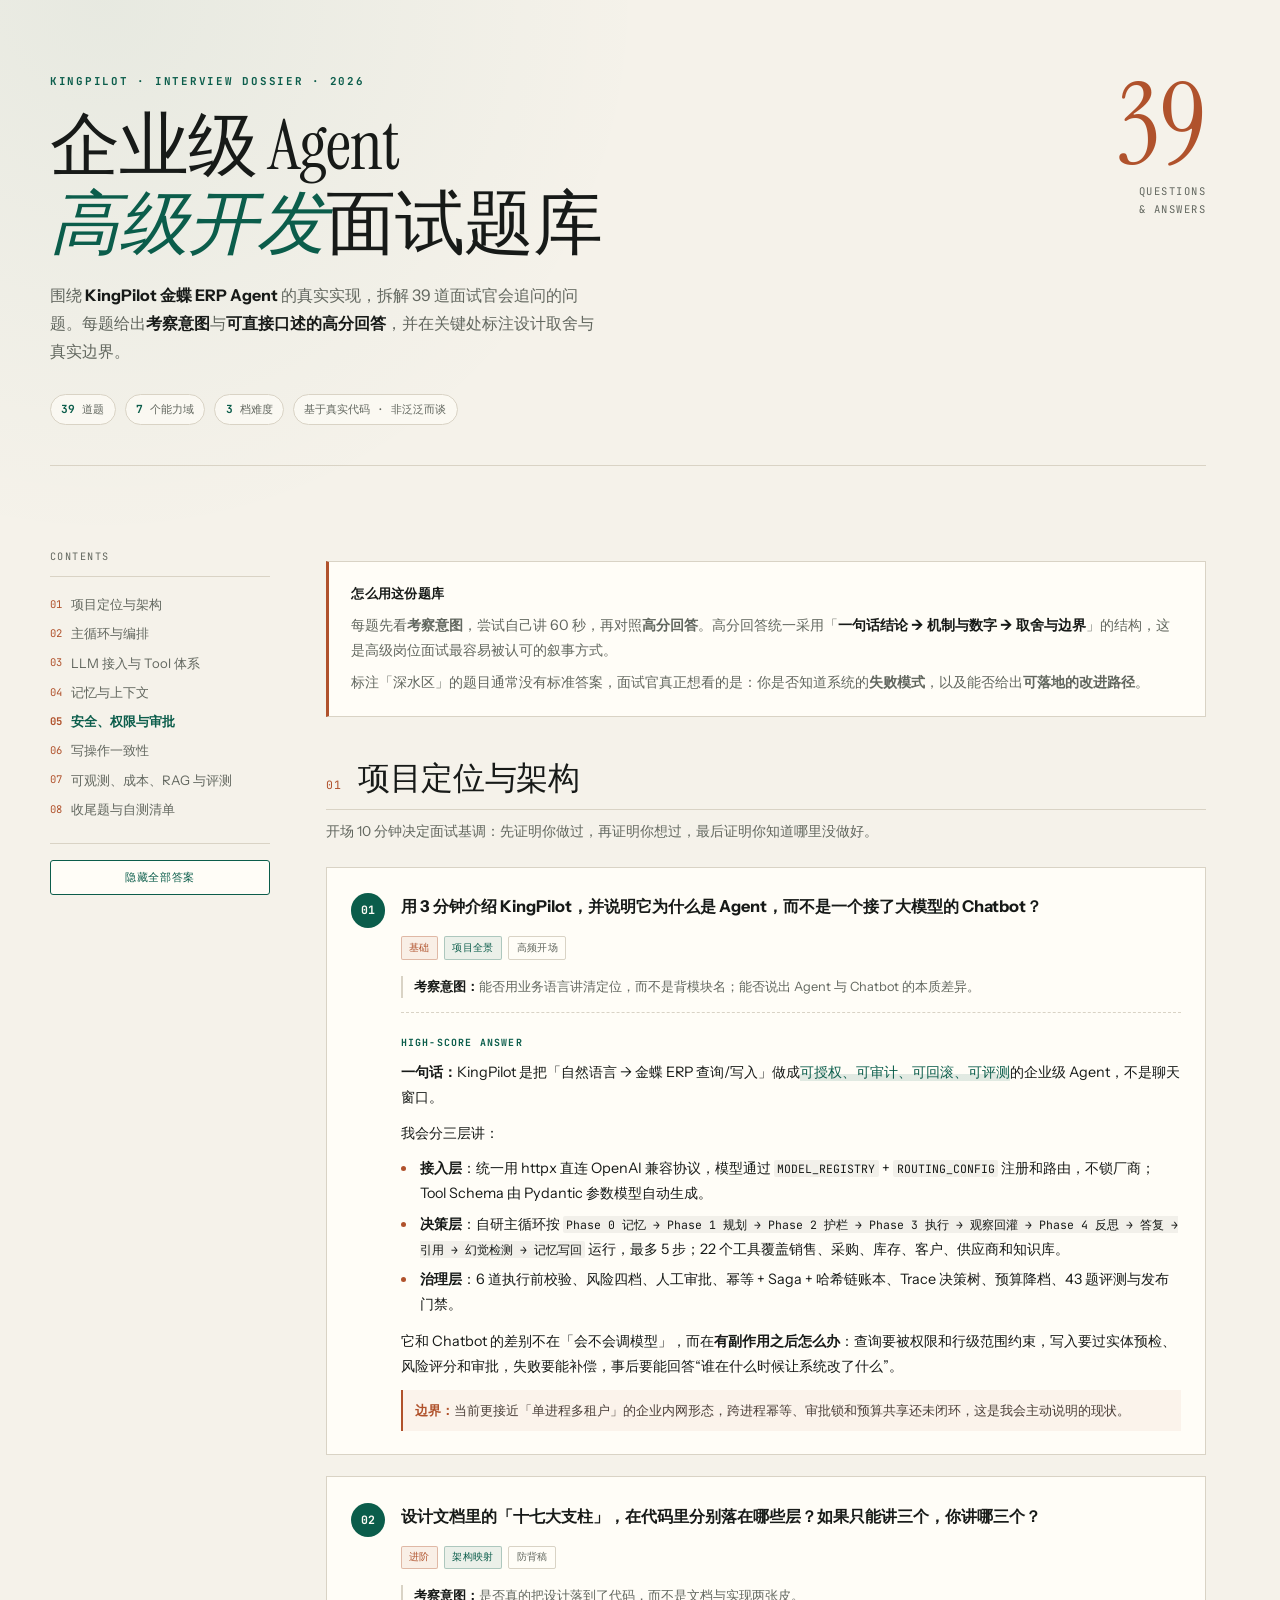
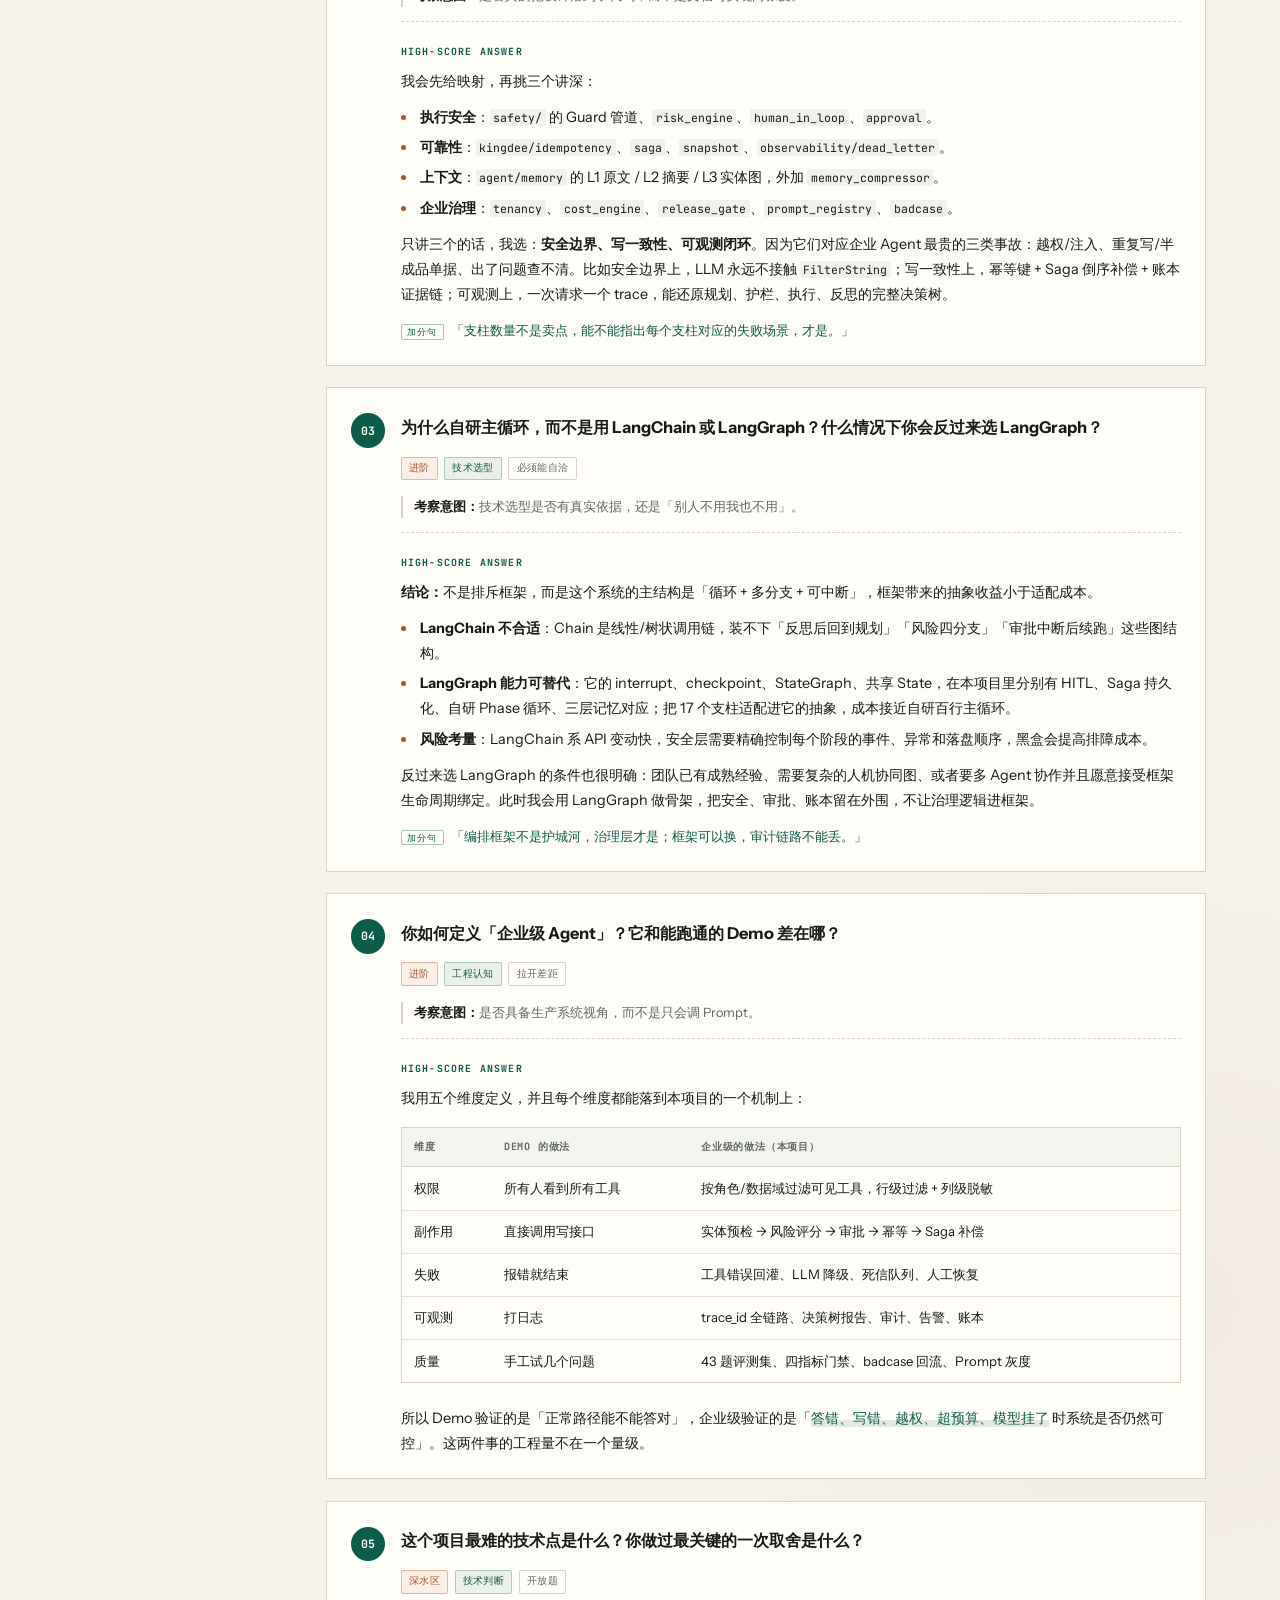
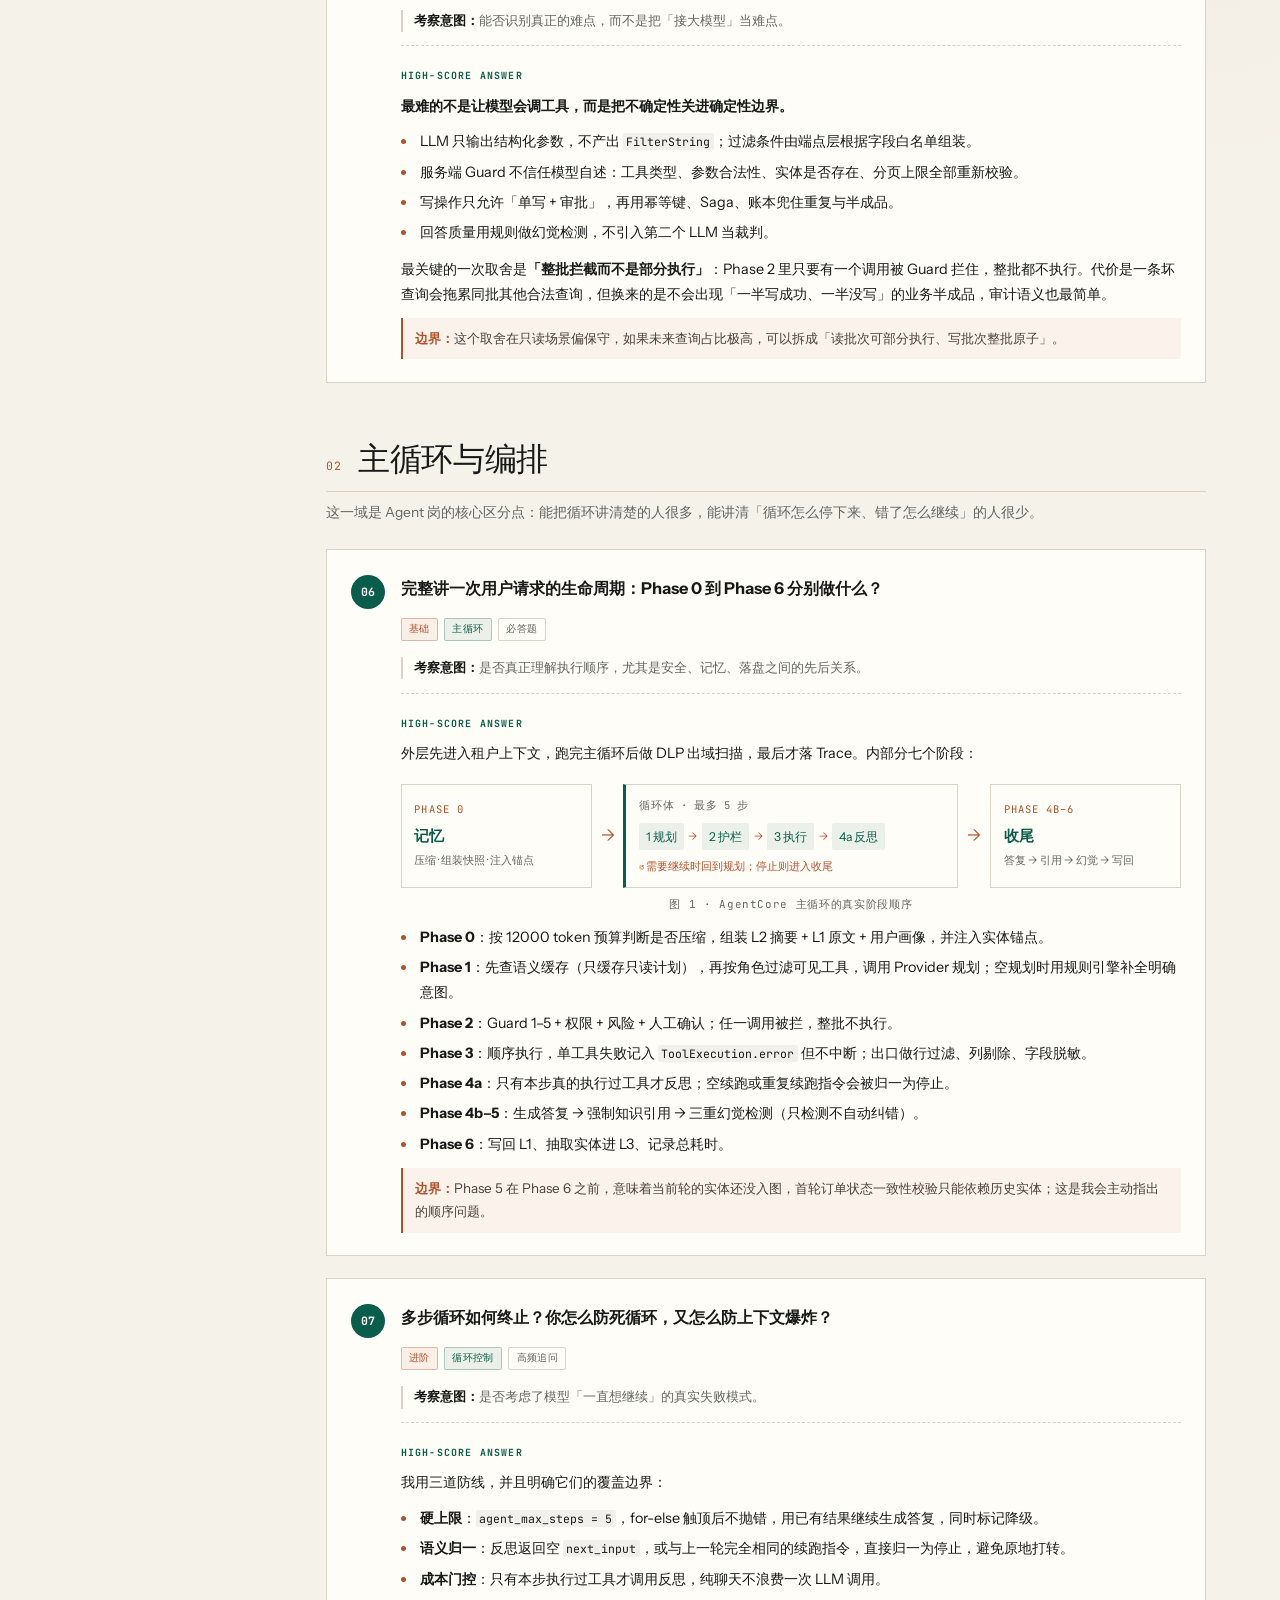
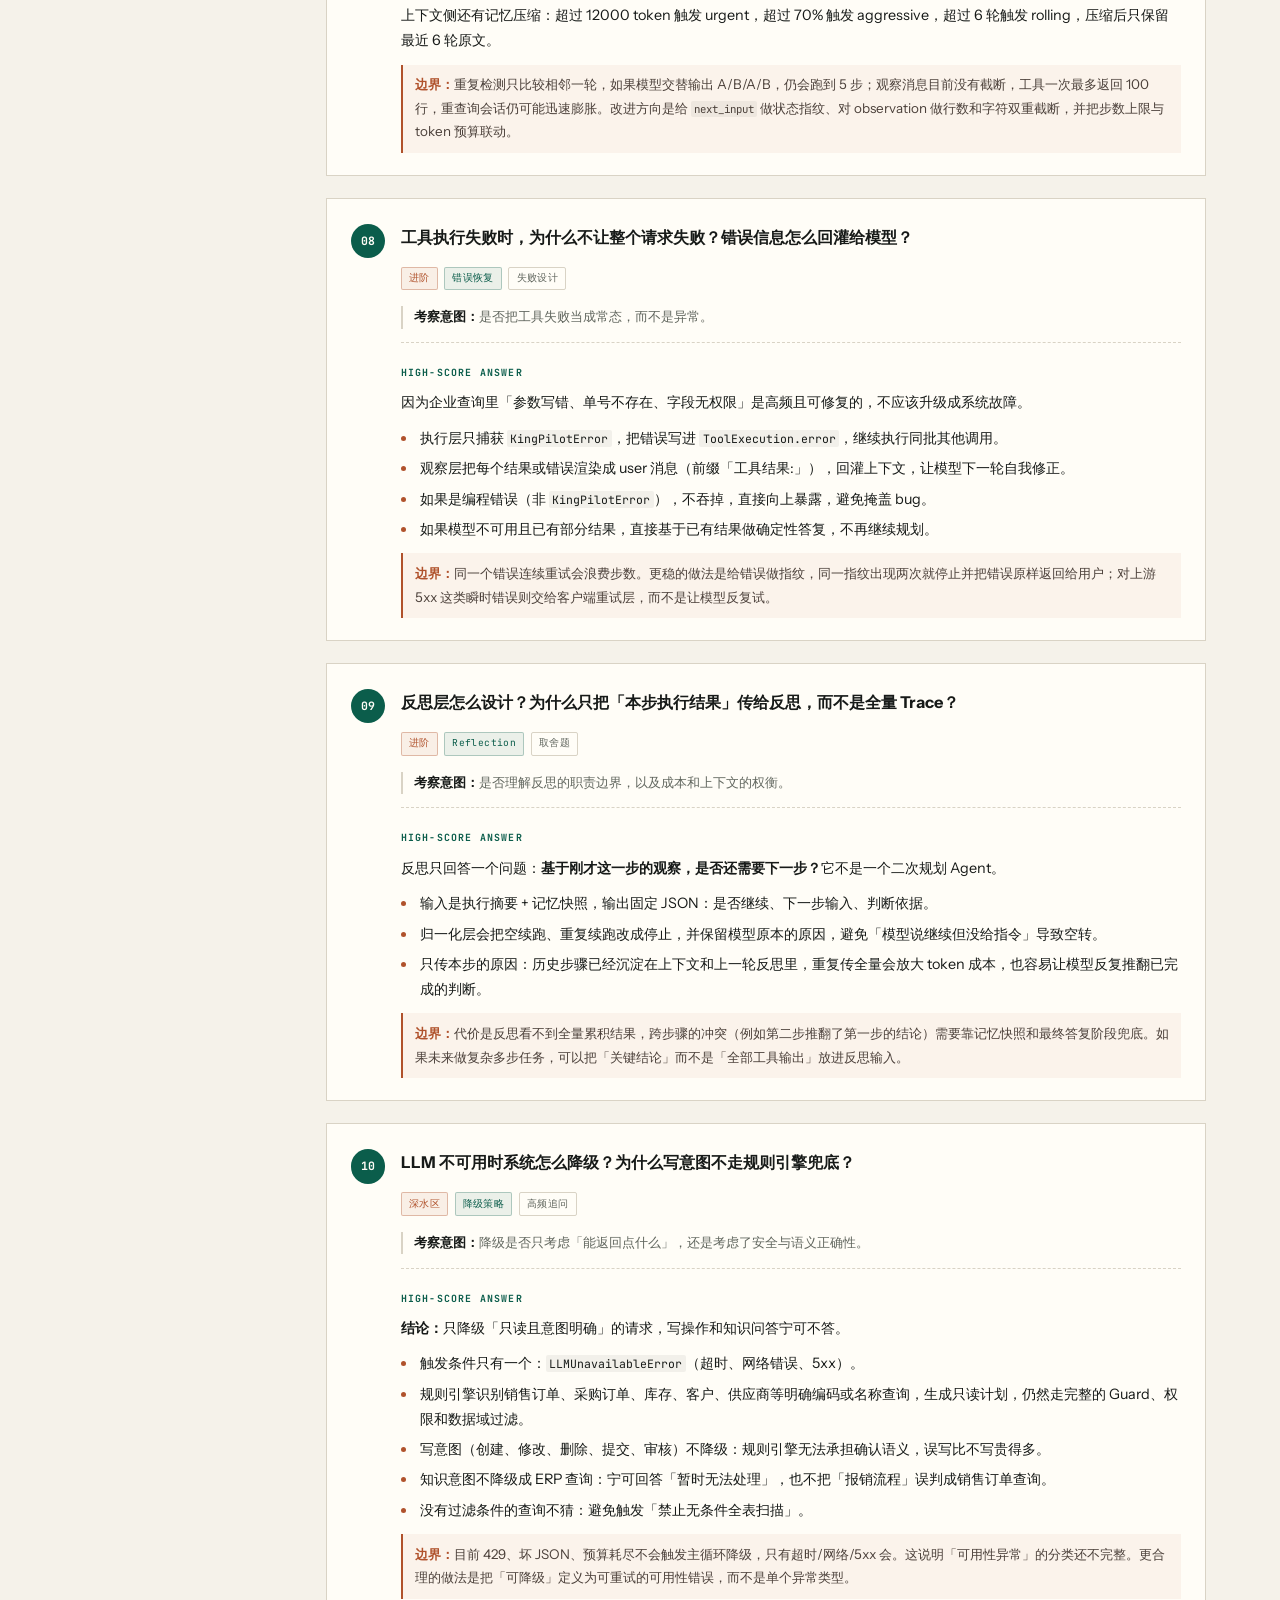
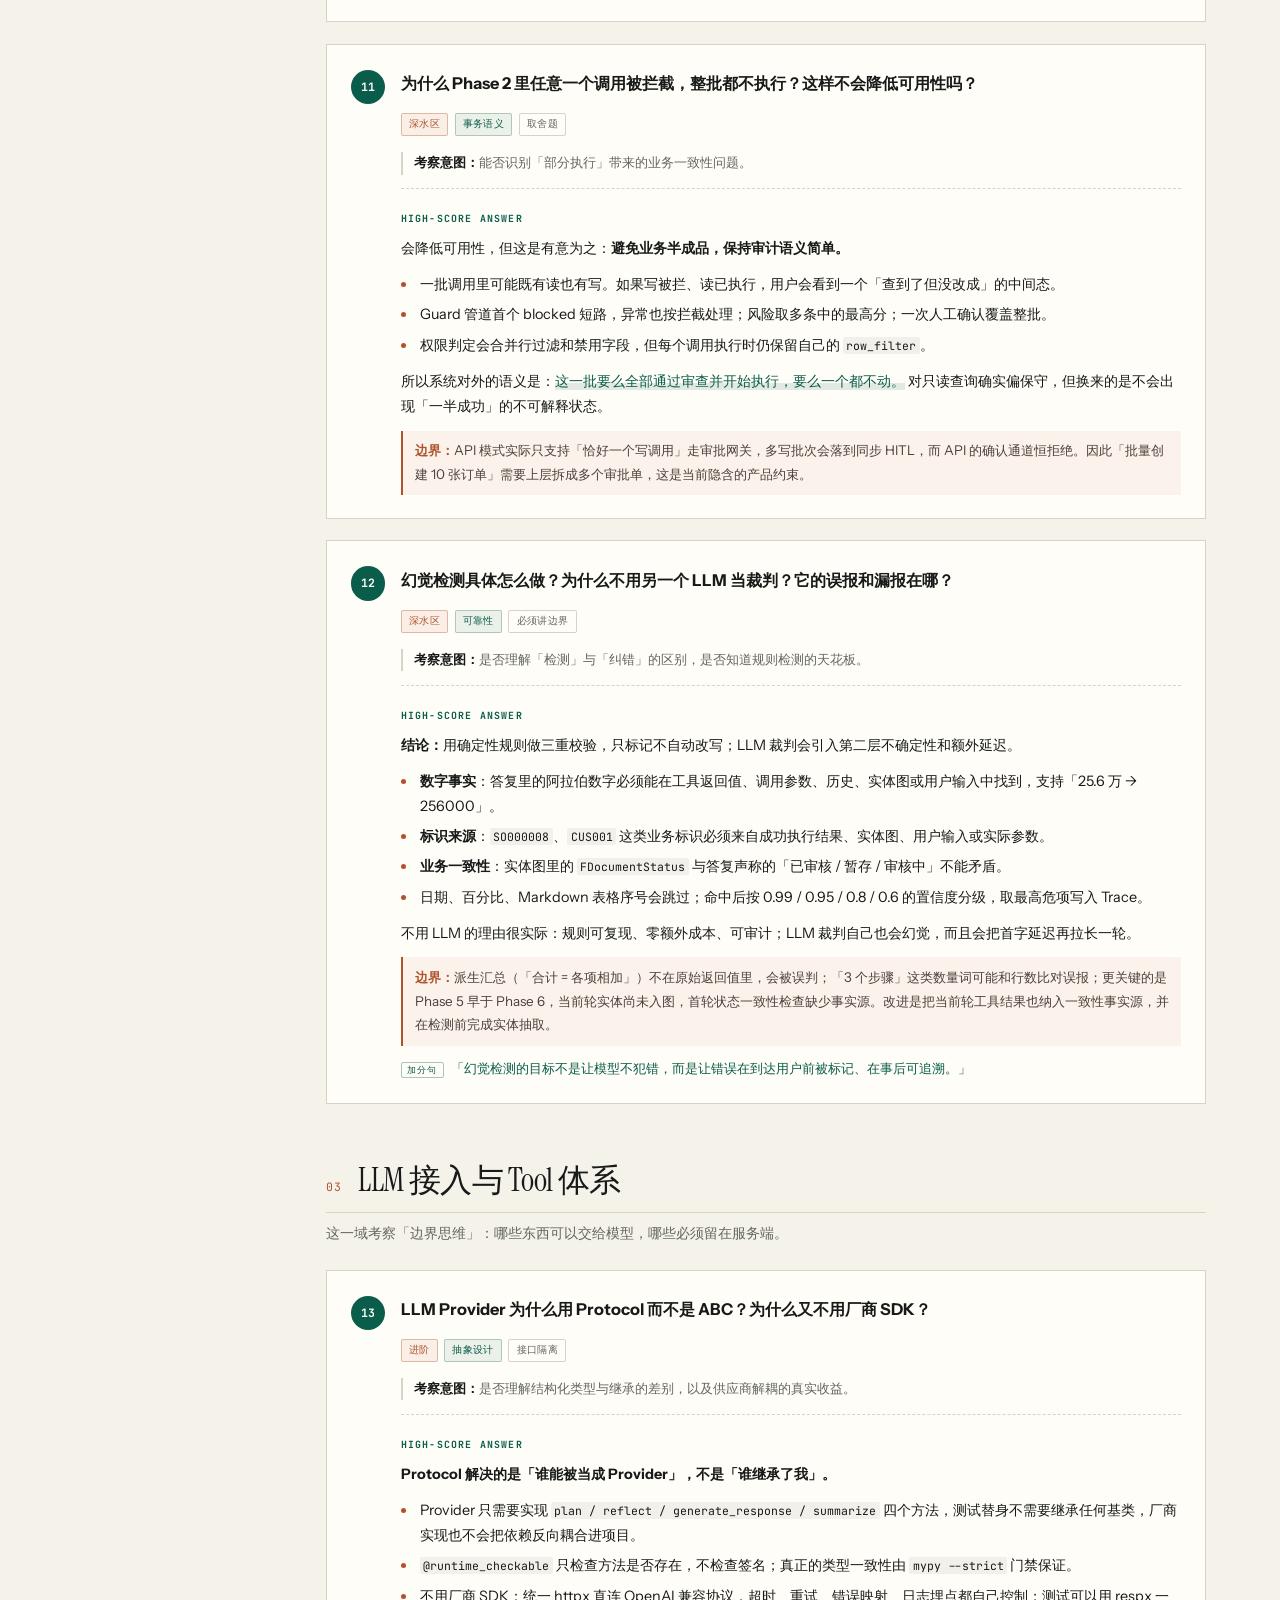
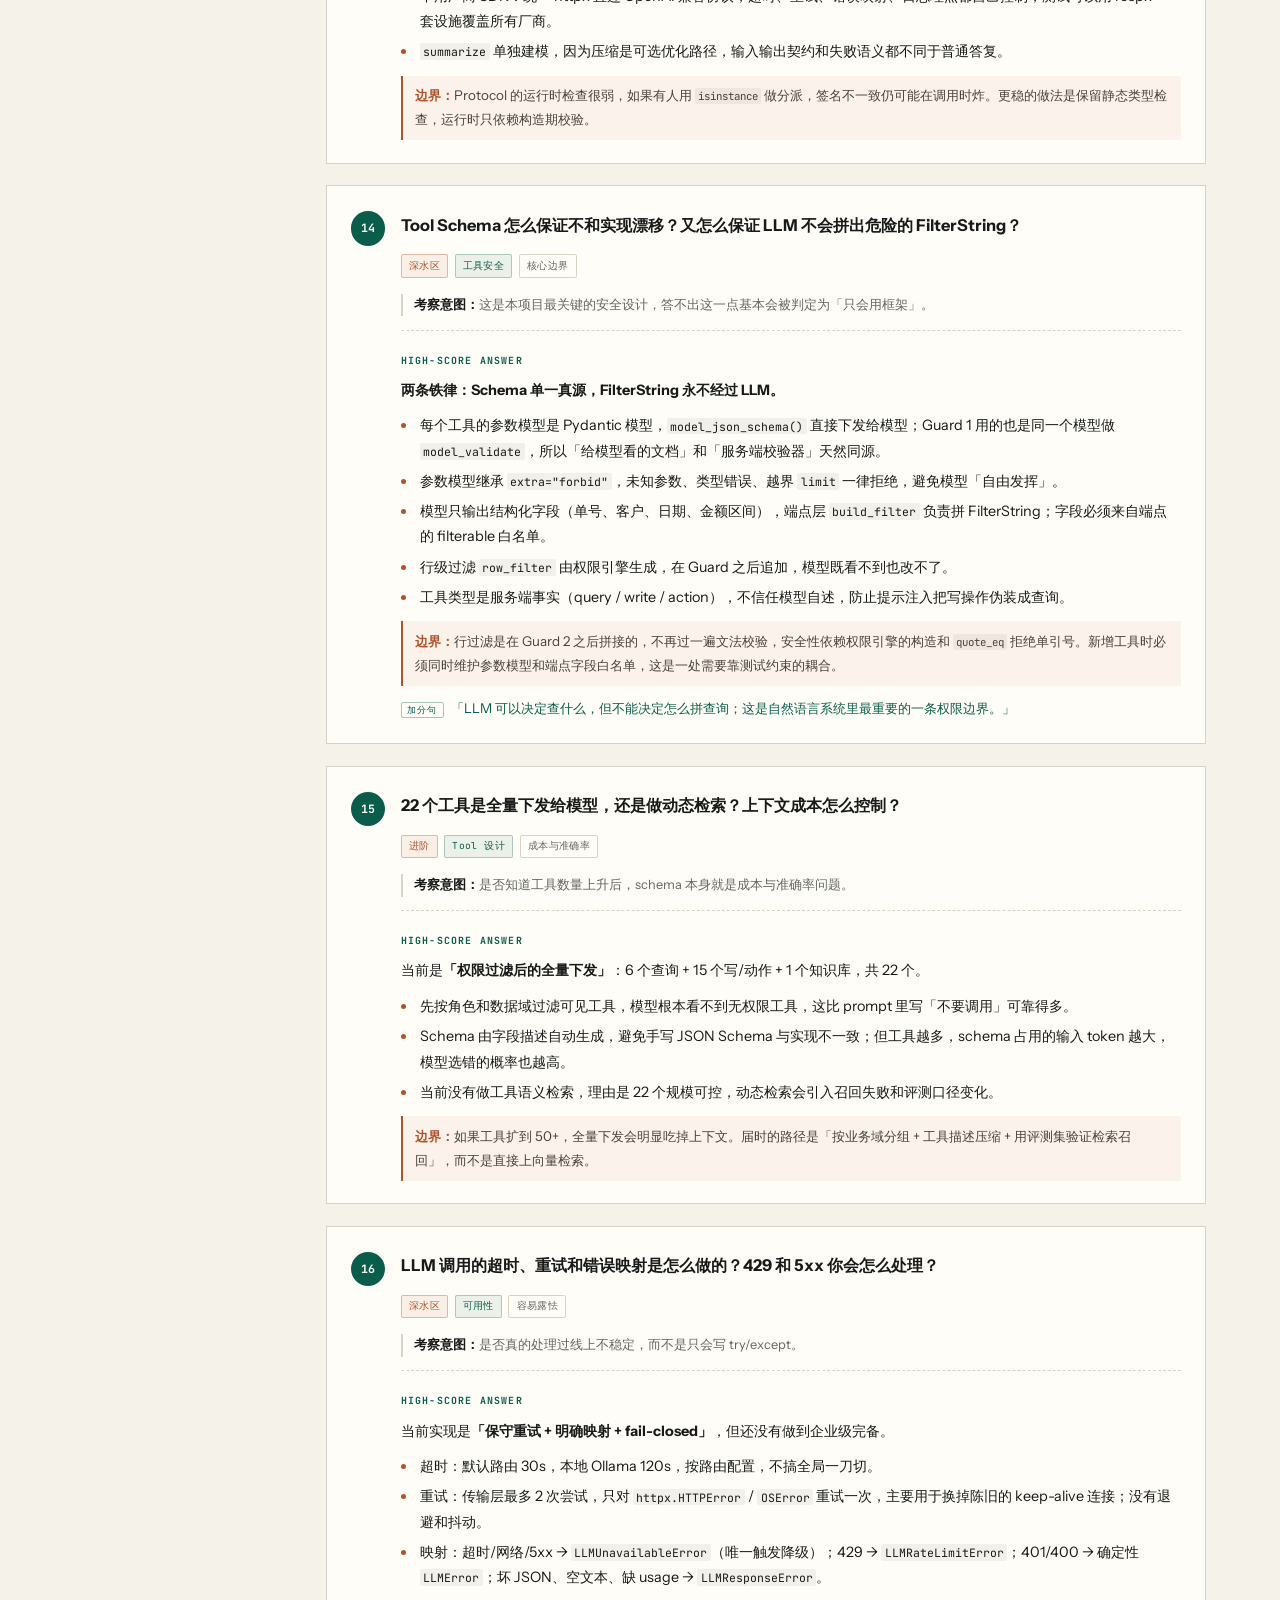
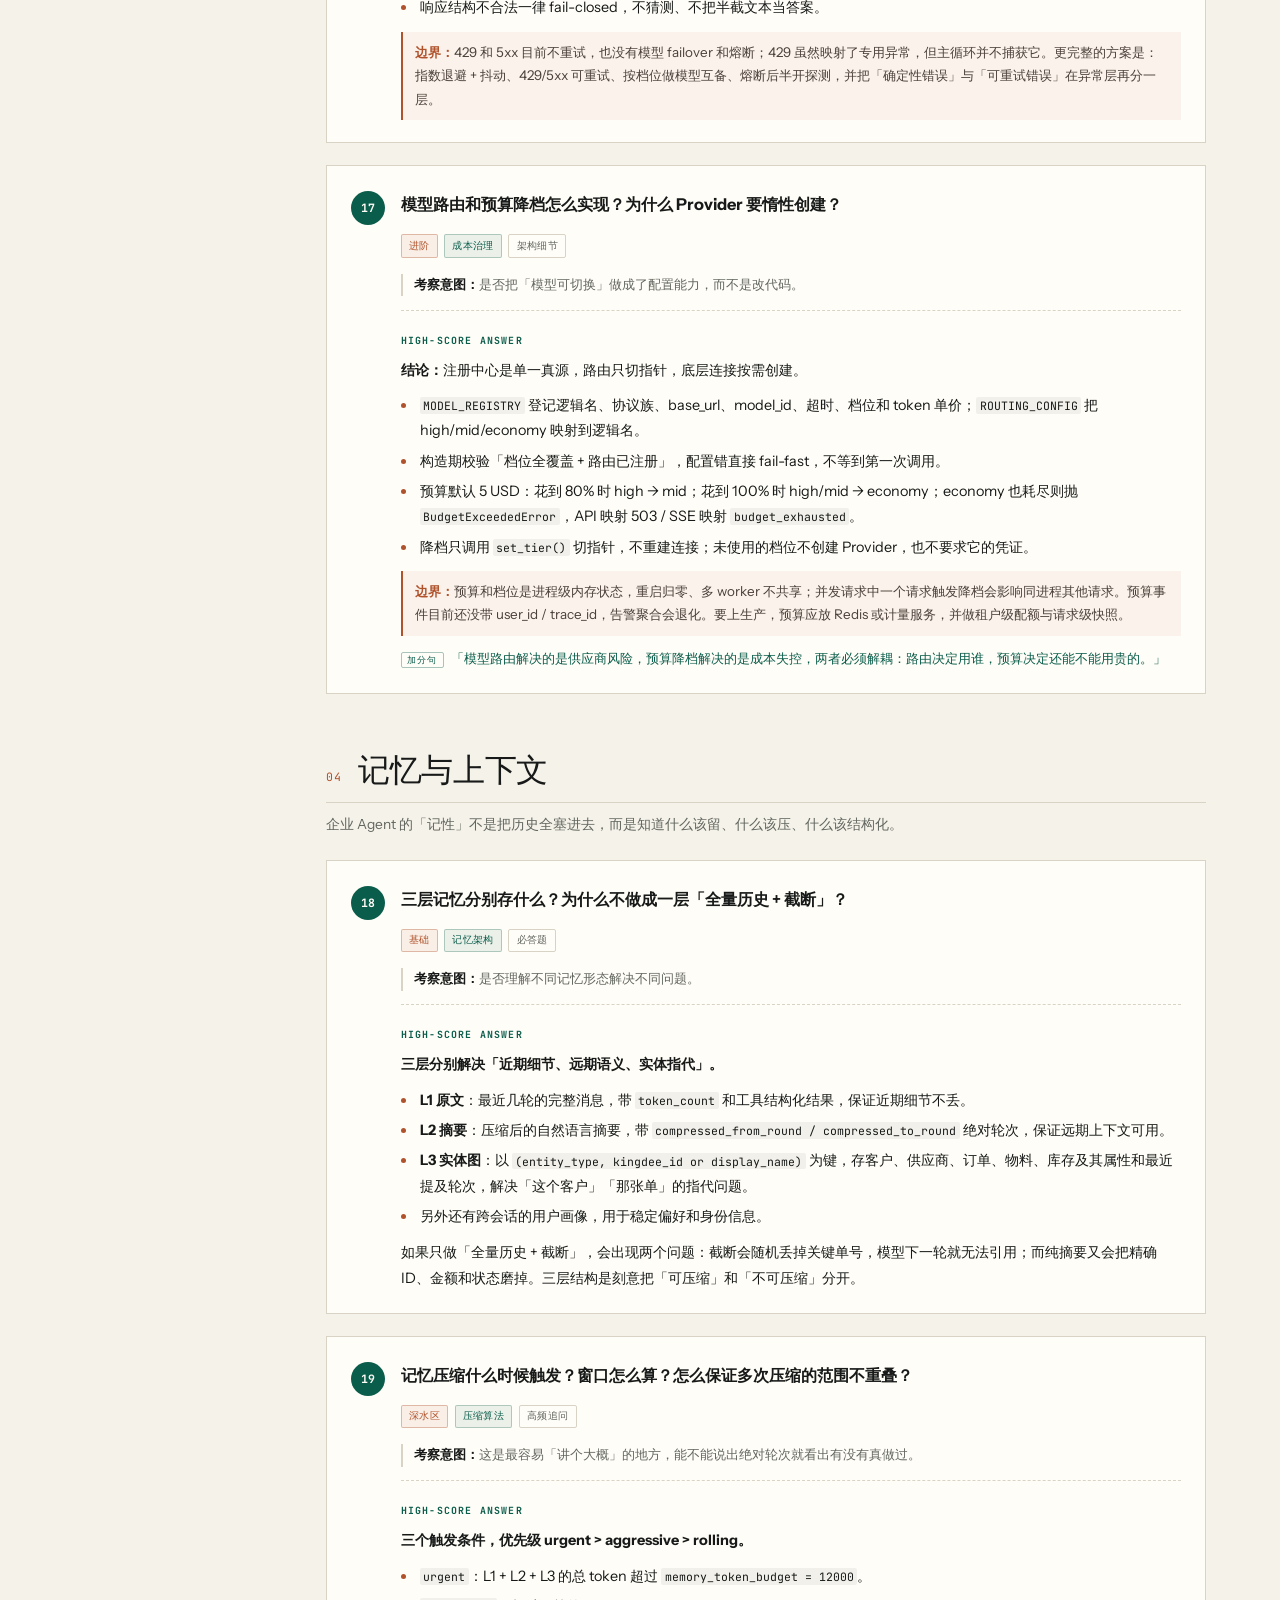
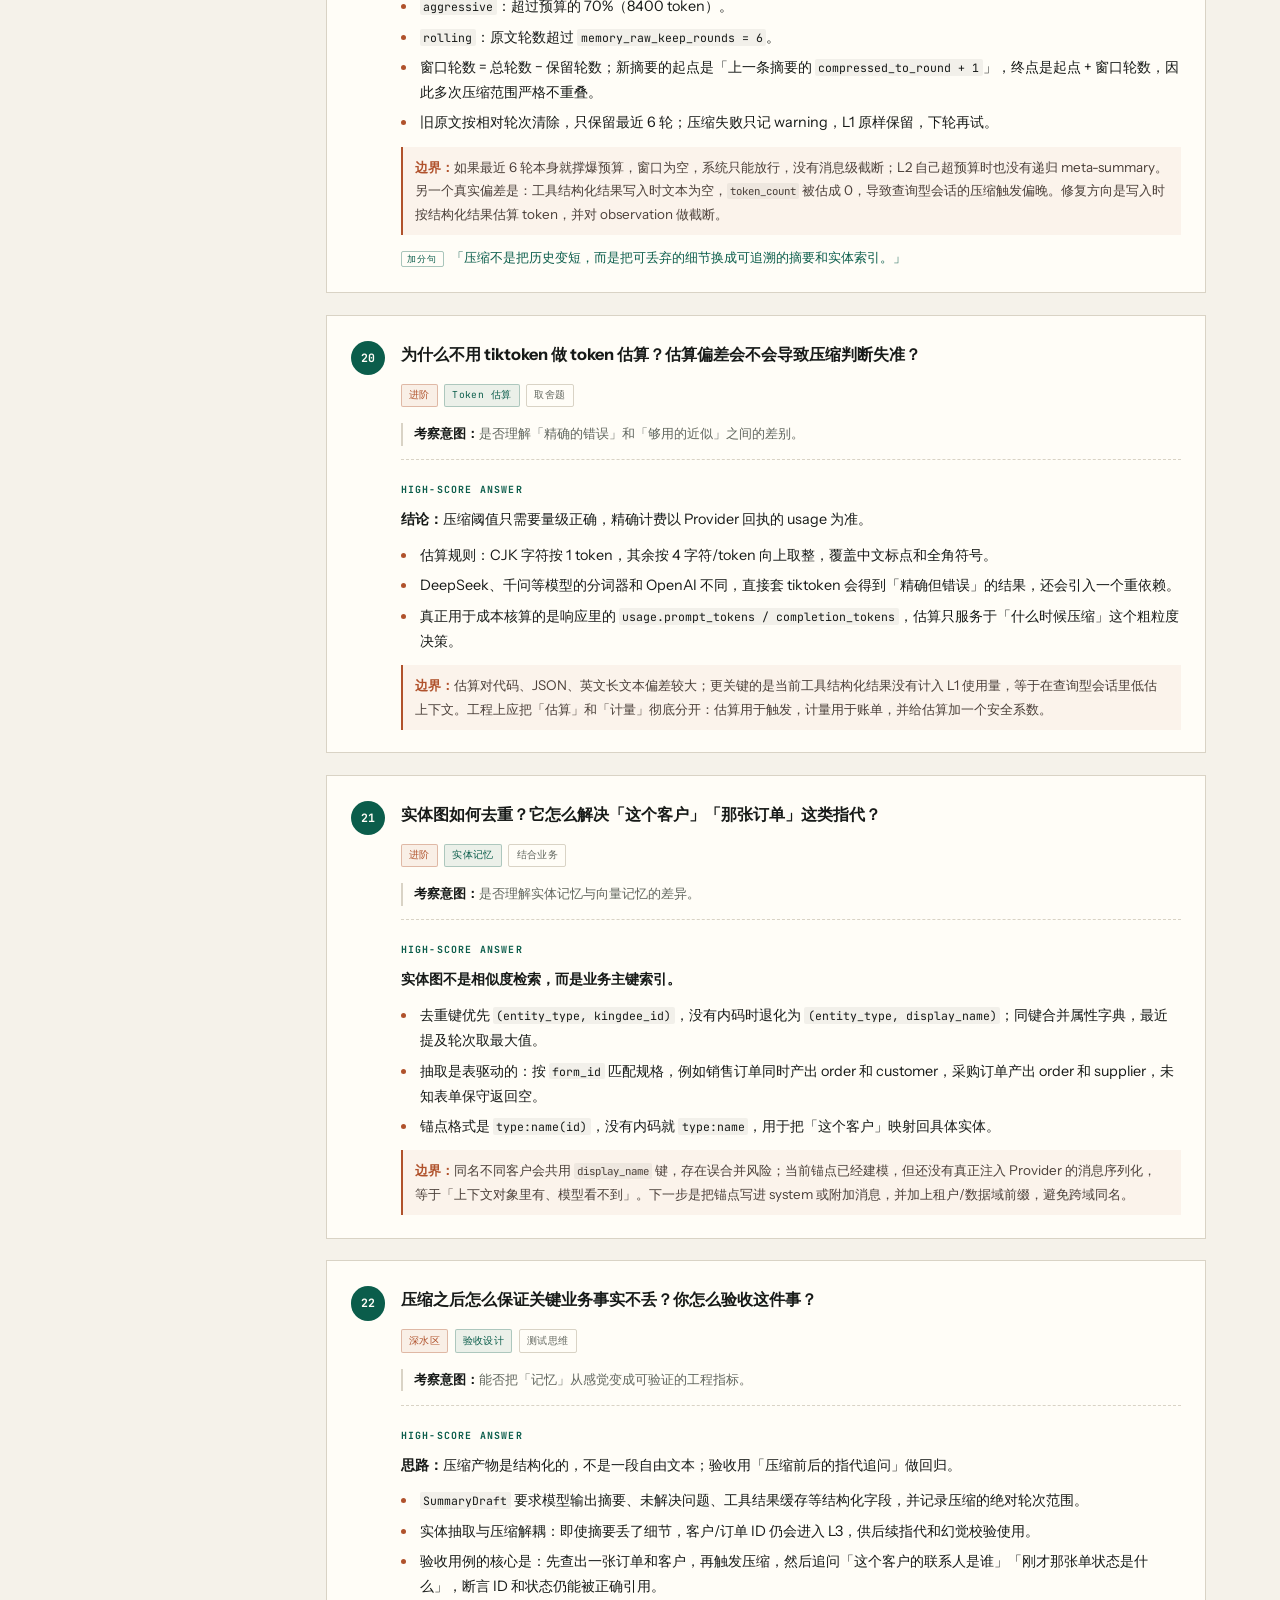
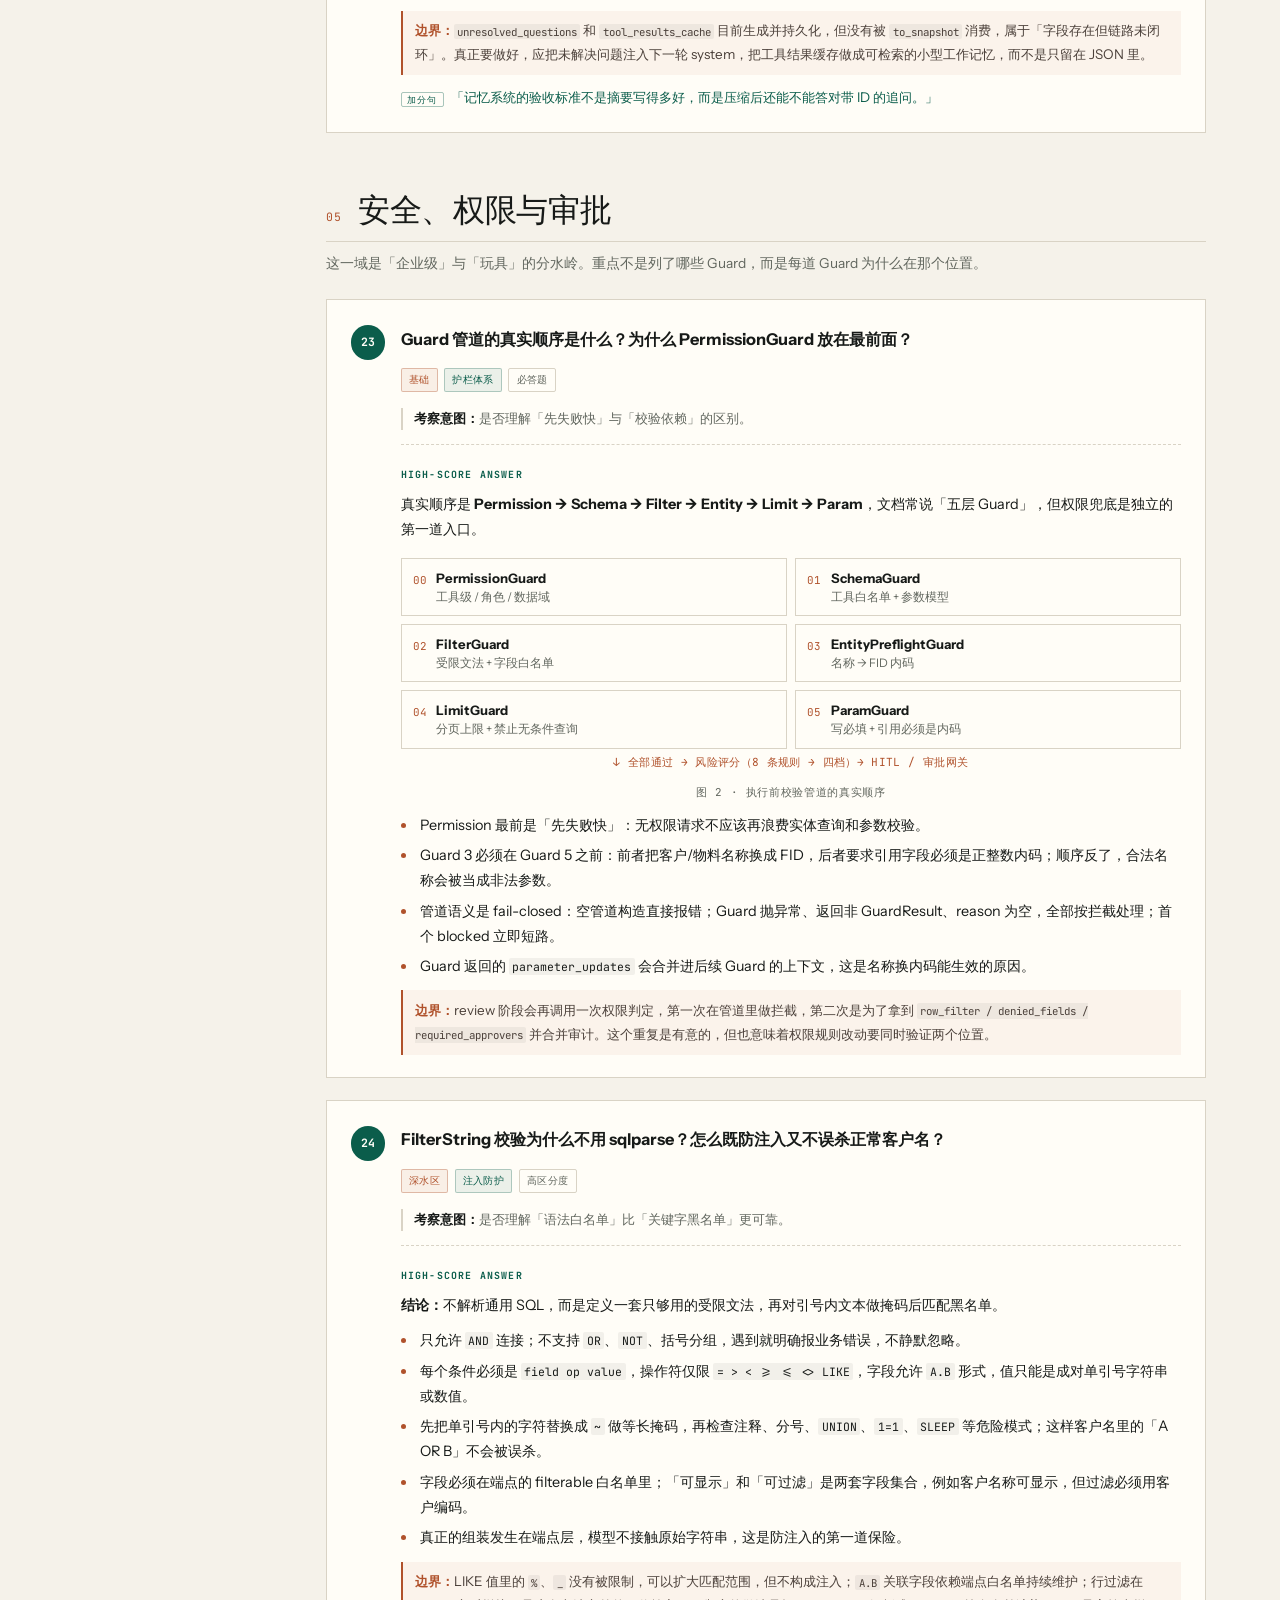
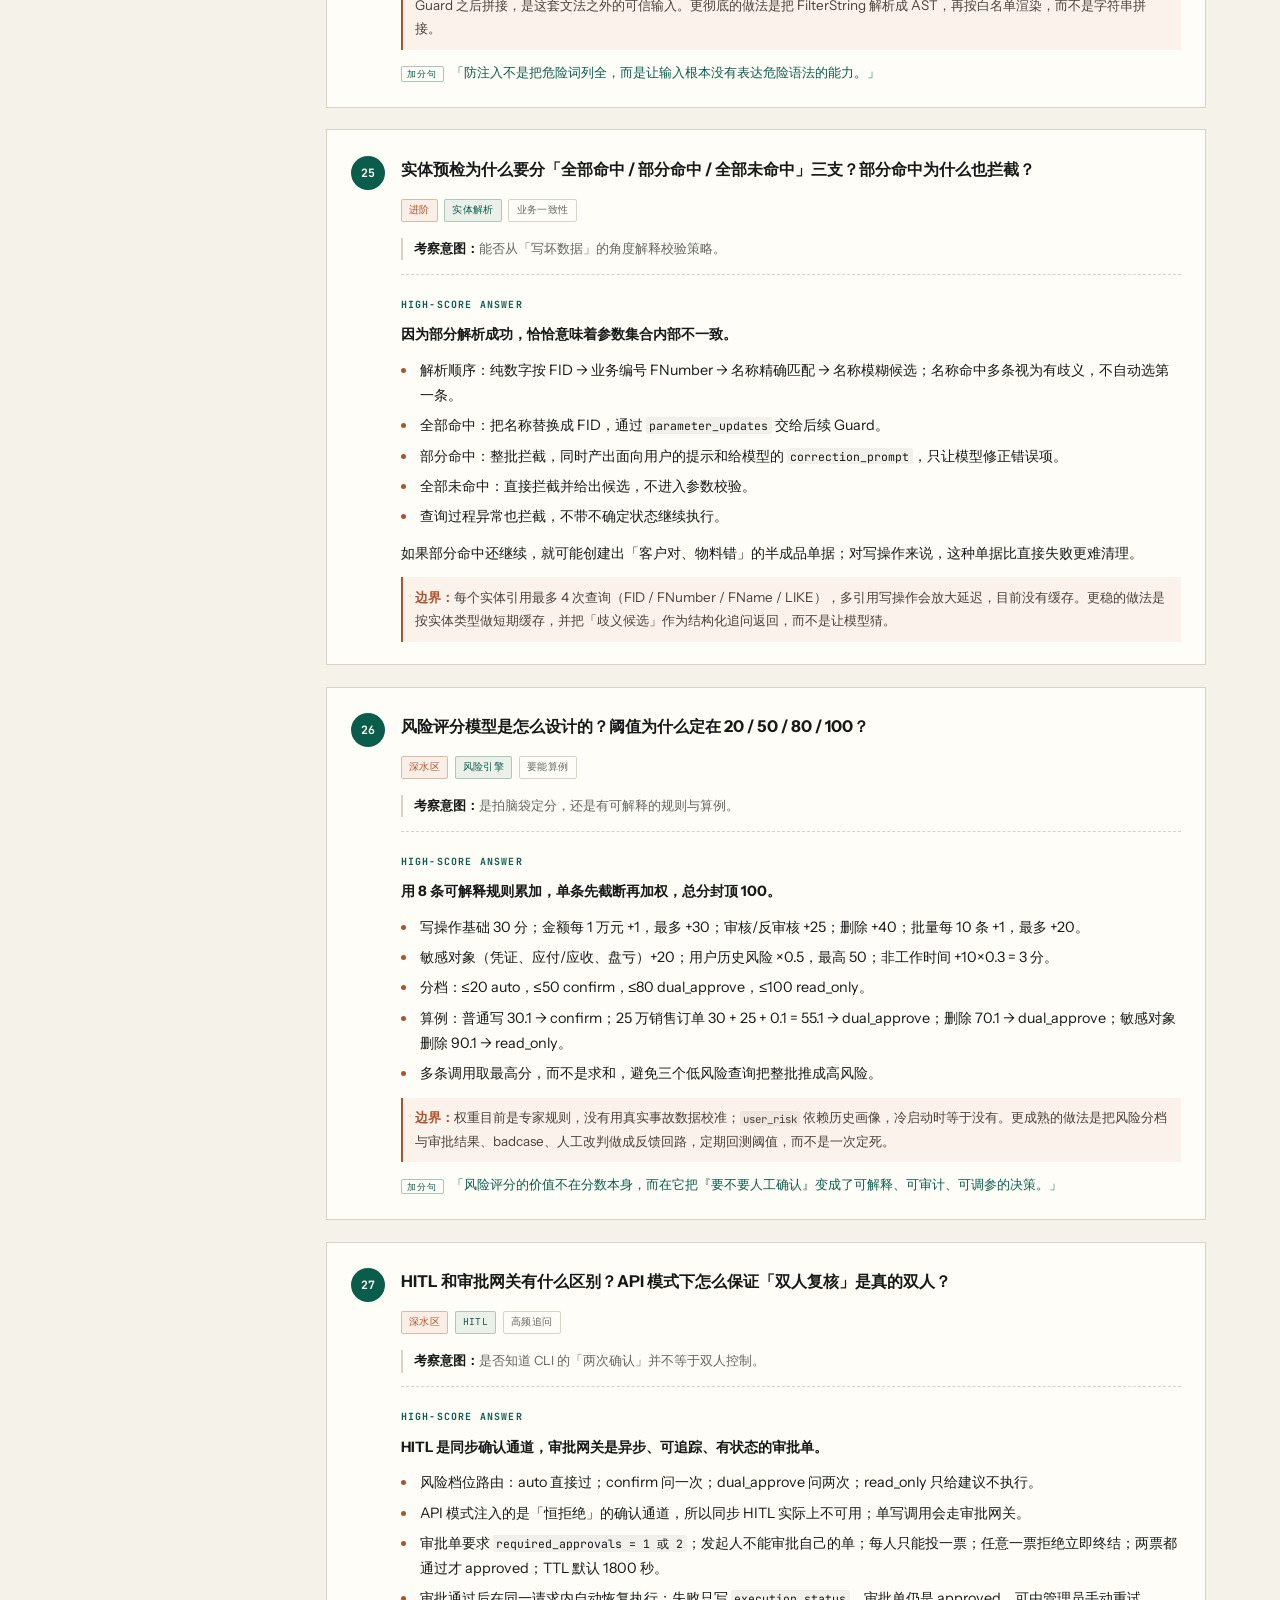
==== kingpilot-agent-interview/kingpilot-agent-interview.html @ 3dcf72a8 "docs: 纳入架构与面试 HTML 报告 - 新增 kingpilot-architecture 与 kingpilot-agent-interview 自包含报告及离线资源 - pre-commi" ====
<!-- Generated by Trae Work -->
<!DOCTYPE html>
<html lang="zh-CN">
<head>
  <meta charset="UTF-8">
  <meta name="viewport" content="width=device-width, initial-scale=1.0">
  <title>KingPilot Agent 高级开发面试题库</title>

  <style>
    @font-face {
      font-family: 'InstrumentSans';
      src: url('./_shared/fonts/InstrumentSans-Regular.ttf') format('truetype');
      font-weight: 400;
    }
    @font-face {
      font-family: 'InstrumentSans';
      src: url('./_shared/fonts/InstrumentSans-Bold.ttf') format('truetype');
      font-weight: 700;
    }
    @font-face {
      font-family: 'InstrumentSerif';
      src: url('./_shared/fonts/InstrumentSerif-Regular.ttf') format('truetype');
      font-weight: 400;
    }
    @font-face {
      font-family: 'InstrumentSerif';
      src: url('./_shared/fonts/InstrumentSerif-Italic.ttf') format('truetype');
      font-style: italic;
      font-weight: 400;
    }
    @font-face {
      font-family: 'JetBrainsMono';
      src: url('./_shared/fonts/JetBrainsMono-Regular.ttf') format('truetype');
      font-weight: 400;
    }
    @font-face {
      font-family: 'JetBrainsMono';
      src: url('./_shared/fonts/JetBrainsMono-Bold.ttf') format('truetype');
      font-weight: 700;
    }
  </style>

  <style>
    :root {
      --bg: #f5f2ea;
      --bg2: #fffdf7;
      --ink: #171a18;
      --muted: #62675f;
      --rule: #d9d3c5;
      --accent: #0b5d4b;
      --accent2: #b0522c;
      --accent-soft: rgba(11, 93, 75, 0.08);
      --accent2-soft: rgba(176, 82, 44, 0.08);
      --font: 'InstrumentSans', 'PingFang SC', 'Hiragino Sans GB', 'Microsoft YaHei', sans-serif;
      --font-display: 'InstrumentSerif', 'Songti SC', 'Noto Serif SC', serif;
      --font-mono: 'JetBrainsMono', 'SFMono-Regular', Consolas, monospace;
      --max: 880px;
      --sidebar: 220px;
    }

    *, *::before, *::after { box-sizing: border-box; margin: 0; padding: 0; }
    html { font-size: 16px; scroll-behavior: smooth; }
    body {
      font-family: var(--font);
      color: var(--ink);
      background:
        radial-gradient(circle at 8% 0%, rgba(11, 93, 75, 0.06), transparent 34rem),
        radial-gradient(circle at 92% 12%, rgba(176, 82, 44, 0.05), transparent 30rem),
        var(--bg);
      line-height: 1.75;
      padding: 0 1.25rem 4rem;
    }

    .shell {
      max-width: 1180px;
      margin: 0 auto;
      display: grid;
      grid-template-columns: var(--sidebar) minmax(0, var(--max));
      gap: 3.5rem;
      align-items: start;
    }

    /* ---------- Cover ---------- */
    .cover {
      grid-column: 1 / -1;
      padding: 4.5rem 0 2.5rem;
      border-bottom: 1px solid var(--rule);
      position: relative;
    }
    .cover-top {
      display: flex;
      justify-content: space-between;
      gap: 2rem;
      align-items: flex-start;
    }
    .kicker {
      font-family: var(--font-mono);
      font-size: 0.68rem;
      letter-spacing: 0.16em;
      text-transform: uppercase;
      color: var(--accent);
      font-weight: 700;
    }
    .cover h1 {
      font-family: var(--font-display);
      font-weight: 400;
      font-size: clamp(2.35rem, 5.6vw, 4.35rem);
      line-height: 1.12;
      letter-spacing: -0.015em;
      margin: 1rem 0 1.15rem;
      max-width: 15em;
    }
    .cover h1 em {
      font-style: italic;
      color: var(--accent);
    }
    .cover-sub {
      color: var(--muted);
      font-size: 1rem;
      max-width: 34rem;
    }
    .cover-sub strong { color: var(--ink); font-weight: 700; }
    .cover-mark {
      flex: none;
      text-align: right;
      padding-top: 0.4rem;
    }
    .cover-mark .num {
      font-family: var(--font-display);
      font-size: clamp(4.5rem, 9vw, 7.2rem);
      line-height: 0.82;
      color: var(--accent2);
      display: block;
    }
    .cover-mark .lbl {
      display: block;
      font-family: var(--font-mono);
      font-size: 0.66rem;
      letter-spacing: 0.14em;
      text-transform: uppercase;
      color: var(--muted);
      margin-top: 0.55rem;
    }
    .meta-row {
      display: flex;
      flex-wrap: wrap;
      gap: 0.55rem;
      margin-top: 1.8rem;
    }
    .chip {
      font-family: var(--font-mono);
      font-size: 0.7rem;
      color: var(--muted);
      border: 1px solid var(--rule);
      background: rgba(255, 253, 247, 0.65);
      padding: 0.3rem 0.65rem;
      border-radius: 999px;
    }
    .chip b { color: var(--accent); font-weight: 700; }

    /* ---------- Sidebar / TOC ---------- */
    .toc {
      position: sticky;
      top: 1.5rem;
      padding: 1.6rem 0 0;
      font-size: 0.82rem;
    }
    .toc-title {
      font-family: var(--font-mono);
      font-size: 0.64rem;
      letter-spacing: 0.14em;
      text-transform: uppercase;
      color: var(--muted);
      border-bottom: 1px solid var(--rule);
      padding-bottom: 0.65rem;
      margin-bottom: 0.8rem;
    }
    .toc a {
      display: flex;
      gap: 0.55rem;
      color: var(--muted);
      text-decoration: none;
      padding: 0.32rem 0;
      line-height: 1.45;
      transition: color 0.15s ease;
    }
    .toc a .n {
      font-family: var(--font-mono);
      font-size: 0.66rem;
      color: var(--accent2);
      padding-top: 0.12rem;
    }
    .toc a:hover, .toc a.active { color: var(--accent); }
    .toc a.active { font-weight: 700; }
    .toc-actions {
      margin-top: 1.2rem;
      padding-top: 1rem;
      border-top: 1px solid var(--rule);
    }
    .toggle-btn {
      width: 100%;
      font-family: var(--font-mono);
      font-size: 0.68rem;
      letter-spacing: 0.05em;
      color: var(--accent);
      background: var(--bg2);
      border: 1px solid var(--accent);
      border-radius: 3px;
      padding: 0.55rem 0.6rem;
      cursor: pointer;
      transition: background 0.15s ease, color 0.15s ease;
    }
    .toggle-btn:hover { background: var(--accent); color: #fff; }

    /* ---------- Main ---------- */
    main { padding-top: 2.4rem; min-width: 0; }

    .intro-box {
      background: var(--bg2);
      border: 1px solid var(--rule);
      border-left: 3px solid var(--accent2);
      padding: 1.3rem 1.4rem;
      margin-bottom: 2.6rem;
    }
    .intro-box h2 {
      font-family: var(--font);
      font-size: 0.82rem;
      letter-spacing: 0.02em;
      margin-bottom: 0.45rem;
    }
    .intro-box p { color: var(--muted); font-size: 0.9rem; }
    .intro-box p + p { margin-top: 0.45rem; }
    .intro-box b { color: var(--ink); }

    section { margin-bottom: 3.6rem; scroll-margin-top: 1.5rem; }
    .section-head {
      display: flex;
      align-items: baseline;
      gap: 1rem;
      border-bottom: 1px solid var(--rule);
      padding-bottom: 0.75rem;
      margin-bottom: 0.55rem;
    }
    .section-head .idx {
      font-family: var(--font-mono);
      font-size: 0.72rem;
      color: var(--accent2);
      letter-spacing: 0.08em;
    }
    .section-head h2 {
      font-family: var(--font-display);
      font-weight: 400;
      font-size: clamp(1.55rem, 3vw, 2rem);
      letter-spacing: -0.01em;
      line-height: 1.2;
    }
    .section-desc {
      color: var(--muted);
      font-size: 0.86rem;
      margin-bottom: 1.5rem;
    }

    .q {
      background: var(--bg2);
      border: 1px solid var(--rule);
      margin-bottom: 1.35rem;
      padding: 1.45rem 1.5rem 1.4rem;
      position: relative;
    }
    .q-head {
      display: flex;
      gap: 0.95rem;
      align-items: flex-start;
      margin-bottom: 0.55rem;
    }
    .q-no {
      flex: none;
      font-family: var(--font-mono);
      font-size: 0.72rem;
      font-weight: 700;
      color: var(--bg2);
      background: var(--accent);
      min-width: 2.15rem;
      height: 2.15rem;
      display: grid;
      place-items: center;
      border-radius: 50%;
      margin-top: 0.12rem;
    }
    .q-title {
      font-size: 1.02rem;
      line-height: 1.55;
      font-weight: 700;
      padding-top: 0.2rem;
    }
    .q-tags {
      display: flex;
      flex-wrap: wrap;
      gap: 0.4rem;
      margin: 0 0 1rem 3.1rem;
    }
    .tag {
      font-family: var(--font-mono);
      font-size: 0.6rem;
      letter-spacing: 0.04em;
      padding: 0.14rem 0.45rem;
      border: 1px solid var(--rule);
      color: var(--muted);
      border-radius: 2px;
      white-space: nowrap;
    }
    .tag.level { color: var(--accent2); border-color: rgba(176, 82, 44, 0.35); background: var(--accent2-soft); }
    .tag.topic { color: var(--accent); border-color: rgba(11, 93, 75, 0.28); background: var(--accent-soft); }

    .focus {
      font-size: 0.8rem;
      color: var(--muted);
      margin: 0 0 0.85rem 3.1rem;
      padding-left: 0.7rem;
      border-left: 2px solid var(--rule);
    }
    .focus b { color: var(--ink); font-weight: 700; }

    .answer {
      border-top: 1px dashed var(--rule);
      padding-top: 1rem;
      margin-left: 3.1rem;
      font-size: 0.9rem;
    }
    .answer-label {
      display: inline-block;
      font-family: var(--font-mono);
      font-size: 0.62rem;
      letter-spacing: 0.12em;
      text-transform: uppercase;
      color: var(--accent);
      font-weight: 700;
      margin-bottom: 0.55rem;
    }
    .answer p { margin-bottom: 0.65rem; }
    .answer p:last-child { margin-bottom: 0; }
    .answer strong { font-weight: 700; }
    .answer em {
      font-style: normal;
      color: var(--accent);
      background: linear-gradient(transparent 62%, rgba(11, 93, 75, 0.12) 62%);
    }
    .answer ul { margin: 0.35rem 0 0.7rem 1.05rem; }
    .answer li { margin-bottom: 0.32rem; padding-left: 0.15rem; }
    .answer li::marker { color: var(--accent2); }
    .answer code, .focus code, .q-title code, td code, .callout code {
      font-family: var(--font-mono);
      font-size: 0.8em;
      background: rgba(23, 26, 24, 0.055);
      padding: 0.08em 0.32em;
      border-radius: 2px;
      word-break: break-word;
    }
    .answer .edge {
      display: block;
      margin-top: 0.7rem;
      background: rgba(176, 82, 44, 0.055);
      border-left: 2px solid var(--accent2);
      padding: 0.55rem 0.75rem;
      font-size: 0.84rem;
      color: #4b403a;
    }
    .answer .edge b { color: var(--accent2); }
    .answer .bonus {
      display: block;
      margin-top: 0.7rem;
      font-size: 0.84rem;
      color: var(--accent);
    }
    .answer .bonus::before {
      content: "加分句";
      font-family: var(--font-mono);
      font-size: 0.58rem;
      letter-spacing: 0.1em;
      border: 1px solid rgba(11, 93, 75, 0.35);
      padding: 0.05rem 0.35rem;
      margin-right: 0.45rem;
      border-radius: 2px;
    }

    /* ---------- Tables ---------- */
    .table-wrap {
      overflow-x: auto;
      overflow-y: auto;
      max-height: 600px;
      margin: 1rem 0 1.4rem;
      border: 1px solid var(--rule);
      background: var(--bg2);
    }
    table {
      width: 100%;
      border-collapse: collapse;
      font-size: 0.82rem;
      min-width: 560px;
    }
    thead th {
      text-align: left;
      font-family: var(--font-mono);
      font-size: 0.63rem;
      letter-spacing: 0.08em;
      text-transform: uppercase;
      color: var(--muted);
      background: rgba(11, 93, 75, 0.05);
      padding: 0.65rem 0.8rem;
      border-bottom: 1px solid var(--rule);
      white-space: nowrap;
      position: sticky;
      top: 0;
    }
    tbody td {
      padding: 0.6rem 0.8rem;
      border-bottom: 1px solid rgba(217, 211, 197, 0.6);
      vertical-align: top;
    }
    tbody tr:last-child td { border-bottom: none; }
    tbody tr:hover { background: rgba(11, 93, 75, 0.025); }

    /* ---------- Diagram ---------- */
    figure.diagram { margin: 1.2rem 0 1.4rem; }
    figure.diagram figcaption {
      font-family: var(--font-mono);
      font-size: 0.64rem;
      letter-spacing: 0.06em;
      color: var(--muted);
      margin-top: 0.45rem;
      text-align: center;
    }
    .mermaid {
      background: var(--bg2);
      border: 1px solid var(--rule);
      padding: 1rem;
      text-align: center;
      overflow-x: auto;
    }

    .diagram-cap {
      font-family: var(--font-mono);
      font-size: 0.68rem;
      letter-spacing: 0.06em;
      color: var(--muted);
      text-align: center;
      margin: 0.45rem 0 0;
    }

    .flow {
      display: grid;
      grid-template-columns: 1fr auto 1.75fr auto 1fr;
      align-items: stretch;
      gap: 0.55rem;
      margin: 1.1rem 0 0.4rem;
    }
    .flow-node, .flow-loop {
      border: 1px solid var(--rule);
      background: var(--bg2);
      padding: 0.7rem 0.8rem;
    }
    .flow-node b {
      display: block;
      color: var(--accent);
      font-size: 0.92rem;
      margin-top: 0.15rem;
    }
    .flow-node small {
      display: block;
      color: var(--muted);
      font-size: 0.7rem;
      line-height: 1.5;
      margin-top: 0.15rem;
    }
    .fn-label {
      font-family: var(--font-mono);
      font-size: 0.66rem;
      letter-spacing: 0.1em;
      text-transform: uppercase;
      color: var(--accent2);
    }
    .flow-arrow {
      display: grid;
      place-items: center;
      color: var(--accent2);
      font-size: 1.05rem;
    }
    .flow-loop { border-left: 3px solid var(--accent); }
    .flow-loop-title {
      font-family: var(--font-mono);
      font-size: 0.66rem;
      letter-spacing: 0.06em;
      color: var(--muted);
      margin-bottom: 0.5rem;
    }
    .flow-steps {
      display: flex;
      flex-wrap: wrap;
      align-items: center;
      gap: 0.3rem;
    }
    .flow-steps span {
      font-size: 0.76rem;
      background: var(--accent-soft);
      color: var(--accent);
      padding: 0.18rem 0.42rem;
      border-radius: 2px;
      white-space: nowrap;
    }
    .flow-steps i {
      font-style: normal;
      color: var(--accent2);
      font-size: 0.68rem;
    }
    .flow-loop-note {
      font-size: 0.68rem;
      color: var(--accent2);
      margin-top: 0.45rem;
    }

    .pipeline {
      display: grid;
      grid-template-columns: 1fr 1fr;
      gap: 0.5rem;
      margin: 1rem 0 0.3rem;
    }
    .pipe {
      display: flex;
      gap: 0.6rem;
      border: 1px solid var(--rule);
      background: var(--bg2);
      padding: 0.6rem 0.7rem;
    }
    .pipe .pn {
      font-family: var(--font-mono);
      font-size: 0.68rem;
      color: var(--accent2);
      padding-top: 0.15rem;
      flex: none;
    }
    .pipe b { display: block; font-size: 0.82rem; line-height: 1.4; }
    .pipe small {
      display: block;
      color: var(--muted);
      font-size: 0.73rem;
      line-height: 1.45;
      margin-top: 0.1rem;
    }
    .pipe-note {
      text-align: center;
      color: var(--accent2);
      font-family: var(--font-mono);
      font-size: 0.7rem;
      letter-spacing: 0.03em;
      margin: 0.15rem 0 0.8rem;
    }

    /* ---------- Closing ---------- */
    .closing {
      border-top: 1px solid var(--rule);
      margin-top: 2rem;
      padding-top: 2rem;
    }
    .closing h2 {
      font-family: var(--font-display);
      font-size: 1.9rem;
      font-weight: 400;
      margin-bottom: 0.8rem;
    }
    .closing p { color: var(--muted); font-size: 0.9rem; margin-bottom: 0.7rem; }
    .closing strong { color: var(--ink); }
    .checklist {
      list-style: none;
      margin: 1.2rem 0 0;
      display: grid;
      grid-template-columns: 1fr 1fr;
      gap: 0.55rem 1.6rem;
    }
    .checklist li {
      font-size: 0.86rem;
      padding-left: 1.4rem;
      position: relative;
      color: var(--ink);
    }
    .checklist li::before {
      content: "□";
      position: absolute;
      left: 0;
      color: var(--accent2);
      font-family: var(--font-mono);
    }

    footer {
      grid-column: 1 / -1;
      border-top: 1px solid var(--rule);
      padding-top: 1.2rem;
      margin-top: 1rem;
      font-family: var(--font-mono);
      font-size: 0.66rem;
      color: var(--muted);
      display: flex;
      justify-content: space-between;
      gap: 1rem;
      flex-wrap: wrap;
    }

    /* ---------- Answer visibility toggle ---------- */
    body.hide-answers .answer { display: none; }
    body.hide-answers .q { padding-bottom: 1.1rem; }

    /* ---------- Responsive ---------- */
    @media (max-width: 980px) {
      .shell { grid-template-columns: 1fr; gap: 0; }
      .toc {
        position: static;
        display: grid;
        grid-template-columns: repeat(2, minmax(0, 1fr));
        gap: 0 1.2rem;
        border-bottom: 1px solid var(--rule);
        padding-bottom: 1rem;
      }
      .toc-title, .toc-actions { grid-column: 1 / -1; }
      main { padding-top: 2rem; }
    }
    @media (max-width: 640px) {
      body { padding: 0 0.9rem 3rem; }
      .cover { padding-top: 3rem; }
      .cover-top { flex-direction: column; }
      .cover-mark { display: flex; align-items: baseline; gap: 0.8rem; }
      .cover-mark .num { font-size: 3.6rem; }
      .cover-mark .lbl { margin-top: 0; }
      .q { padding: 1.15rem 1rem 1.1rem; }
      .q-head { gap: 0.7rem; }
      .q-tags, .focus, .answer { margin-left: 0; }
      .q-tags { margin-top: 0.5rem; }
      .focus { margin-top: 0.8rem; }
      .answer { padding-top: 0.9rem; }
      .checklist { grid-template-columns: 1fr; }
      .toc { grid-template-columns: 1fr; }
      .flow { grid-template-columns: 1fr; }
      .flow-arrow { transform: none; font-size: 0; padding: 0.1rem 0; }
      .flow-arrow::before { content: "↓"; font-size: 1.05rem; }
      .pipeline { grid-template-columns: 1fr; }
    }

    @media print {
      body { background: #fff; padding: 0; }
      .shell { display: block; max-width: none; }
      .toc, .toggle-btn { display: none; }
      .cover { border-bottom: 2px solid #000; }
      .q { break-inside: avoid; border-color: #ccc; }
      .answer { display: block !important; }
      section { break-inside: auto; }
    }
  </style>
</head>
<body>
  <div class="shell">
    <header class="cover">
      <div class="cover-top">
        <div>
          <div class="kicker">KingPilot · Interview Dossier · 2026</div>
          <h1>企业级 Agent<br><em>高级开发</em>面试题库</h1>
          <p class="cover-sub">围绕 <strong>KingPilot 金蝶 ERP Agent</strong> 的真实实现，拆解 39 道面试官会追问的问题。每题给出<strong>考察意图</strong>与<strong>可直接口述的高分回答</strong>，并在关键处标注设计取舍与真实边界。</p>
          <div class="meta-row">
            <span class="chip"><b>39</b> 道题</span>
            <span class="chip"><b>7</b> 个能力域</span>
            <span class="chip"><b>3</b> 档难度</span>
            <span class="chip">基于真实代码 · 非泛泛而谈</span>
          </div>
        </div>
        <div class="cover-mark">
          <span class="num">39</span>
          <span class="lbl">questions<br>&amp; answers</span>
        </div>
      </div>
    </header>

    <nav class="toc" aria-label="目录">
      <div class="toc-title">Contents</div>
      <a href="#s1"><span class="n">01</span><span>项目定位与架构</span></a>
      <a href="#s2"><span class="n">02</span><span>主循环与编排</span></a>
      <a href="#s3"><span class="n">03</span><span>LLM 接入与 Tool 体系</span></a>
      <a href="#s4"><span class="n">04</span><span>记忆与上下文</span></a>
      <a href="#s5"><span class="n">05</span><span>安全、权限与审批</span></a>
      <a href="#s6"><span class="n">06</span><span>写操作一致性</span></a>
      <a href="#s7"><span class="n">07</span><span>可观测、成本、RAG 与评测</span></a>
      <a href="#s8"><span class="n">08</span><span>收尾题与自测清单</span></a>
      <div class="toc-actions">
        <button class="toggle-btn" id="toggleAnswers" type="button">隐藏全部答案</button>
      </div>
    </nav>

    <main>
      <div class="intro-box">
        <h2>怎么用这份题库</h2>
        <p>每题先看<strong>考察意图</strong>，尝试自己讲 60 秒，再对照<strong>高分回答</strong>。高分回答统一采用「<b>一句话结论 → 机制与数字 → 取舍与边界</b>」的结构，这是高级岗位面试最容易被认可的叙事方式。</p>
        <p>标注「深水区」的题目通常没有标准答案，面试官真正想看的是：你是否知道系统的<strong>失败模式</strong>，以及能否给出<strong>可落地的改进路径</strong>。</p>
      </div>

      <section id="s1">
        <div class="section-head"><span class="idx">01</span><h2>项目定位与架构</h2></div>
        <p class="section-desc">开场 10 分钟决定面试基调：先证明你做过，再证明你想过，最后证明你知道哪里没做好。</p>

        <article class="q">
          <div class="q-head"><span class="q-no">01</span><h3 class="q-title">用 3 分钟介绍 KingPilot，并说明它为什么是 Agent，而不是一个接了大模型的 Chatbot？</h3></div>
          <div class="q-tags"><span class="tag level">基础</span><span class="tag topic">项目全景</span><span class="tag">高频开场</span></div>
          <p class="focus"><b>考察意图：</b>能否用业务语言讲清定位，而不是背模块名；能否说出 Agent 与 Chatbot 的本质差异。</p>
          <div class="answer">
            <span class="answer-label">High-score answer</span>
            <p><strong>一句话：</strong>KingPilot 是把「自然语言 → 金蝶 ERP 查询/写入」做成<em>可授权、可审计、可回滚、可评测</em>的企业级 Agent，不是聊天窗口。</p>
            <p>我会分三层讲：</p>
            <ul>
              <li><strong>接入层</strong>：统一用 httpx 直连 OpenAI 兼容协议，模型通过 <code>MODEL_REGISTRY</code> + <code>ROUTING_CONFIG</code> 注册和路由，不锁厂商；Tool Schema 由 Pydantic 参数模型自动生成。</li>
              <li><strong>决策层</strong>：自研主循环按 <code>Phase 0 记忆 → Phase 1 规划 → Phase 2 护栏 → Phase 3 执行 → 观察回灌 → Phase 4 反思 → 答复 → 引用 → 幻觉检测 → 记忆写回</code> 运行，最多 5 步；22 个工具覆盖销售、采购、库存、客户、供应商和知识库。</li>
              <li><strong>治理层</strong>：6 道执行前校验、风险四档、人工审批、幂等 + Saga + 哈希链账本、Trace 决策树、预算降档、43 题评测与发布门禁。</li>
            </ul>
            <p>它和 Chatbot 的差别不在「会不会调模型」，而在<strong>有副作用之后怎么办</strong>：查询要被权限和行级范围约束，写入要过实体预检、风险评分和审批，失败要能补偿，事后要能回答“谁在什么时候让系统改了什么”。</p>
            <span class="edge"><b>边界：</b>当前更接近「单进程多租户」的企业内网形态，跨进程幂等、审批锁和预算共享还未闭环，这是我会主动说明的现状。</span>
          </div>
        </article>

        <article class="q">
          <div class="q-head"><span class="q-no">02</span><h3 class="q-title">设计文档里的「十七大支柱」，在代码里分别落在哪些层？如果只能讲三个，你讲哪三个？</h3></div>
          <div class="q-tags"><span class="tag level">进阶</span><span class="tag topic">架构映射</span><span class="tag">防背稿</span></div>
          <p class="focus"><b>考察意图：</b>是否真的把设计落到了代码，而不是文档与实现两张皮。</p>
          <div class="answer">
            <span class="answer-label">High-score answer</span>
            <p>我会先给映射，再挑三个讲深：</p>
            <ul>
              <li><strong>执行安全</strong>：<code>safety/</code> 的 Guard 管道、<code>risk_engine</code>、<code>human_in_loop</code>、<code>approval</code>。</li>
              <li><strong>可靠性</strong>：<code>kingdee/idempotency</code>、<code>saga</code>、<code>snapshot</code>、<code>observability/dead_letter</code>。</li>
              <li><strong>上下文</strong>：<code>agent/memory</code> 的 L1 原文 / L2 摘要 / L3 实体图，外加 <code>memory_compressor</code>。</li>
              <li><strong>企业治理</strong>：<code>tenancy</code>、<code>cost_engine</code>、<code>release_gate</code>、<code>prompt_registry</code>、<code>badcase</code>。</li>
            </ul>
            <p>只讲三个的话，我选：<strong>安全边界、写一致性、可观测闭环</strong>。因为它们对应企业 Agent 最贵的三类事故：越权/注入、重复写/半成品单据、出了问题查不清。比如安全边界上，LLM 永远不接触 <code>FilterString</code>；写一致性上，幂等键 + Saga 倒序补偿 + 账本证据链；可观测上，一次请求一个 trace，能还原规划、护栏、执行、反思的完整决策树。</p>
            <span class="bonus">「支柱数量不是卖点，能不能指出每个支柱对应的失败场景，才是。」</span>
          </div>
        </article>

        <article class="q">
          <div class="q-head"><span class="q-no">03</span><h3 class="q-title">为什么自研主循环，而不是用 LangChain 或 LangGraph？什么情况下你会反过来选 LangGraph？</h3></div>
          <div class="q-tags"><span class="tag level">进阶</span><span class="tag topic">技术选型</span><span class="tag">必须能自洽</span></div>
          <p class="focus"><b>考察意图：</b>技术选型是否有真实依据，还是「别人不用我也不用」。</p>
          <div class="answer">
            <span class="answer-label">High-score answer</span>
            <p><strong>结论：</strong>不是排斥框架，而是这个系统的主结构是「循环 + 多分支 + 可中断」，框架带来的抽象收益小于适配成本。</p>
            <ul>
              <li><strong>LangChain 不合适</strong>：Chain 是线性/树状调用链，装不下「反思后回到规划」「风险四分支」「审批中断后续跑」这些图结构。</li>
              <li><strong>LangGraph 能力可替代</strong>：它的 interrupt、checkpoint、StateGraph、共享 State，在本项目里分别有 HITL、Saga 持久化、自研 Phase 循环、三层记忆对应；把 17 个支柱适配进它的抽象，成本接近自研百行主循环。</li>
              <li><strong>风险考量</strong>：LangChain 系 API 变动快，安全层需要精确控制每个阶段的事件、异常和落盘顺序，黑盒会提高排障成本。</li>
            </ul>
            <p>反过来选 LangGraph 的条件也很明确：团队已有成熟经验、需要复杂的人机协同图、或者要多 Agent 协作并且愿意接受框架生命周期绑定。此时我会用 LangGraph 做骨架，把安全、审批、账本留在外围，不让治理逻辑进框架。</p>
            <span class="bonus">「编排框架不是护城河，治理层才是；框架可以换，审计链路不能丢。」</span>
          </div>
        </article>

        <article class="q">
          <div class="q-head"><span class="q-no">04</span><h3 class="q-title">你如何定义「企业级 Agent」？它和能跑通的 Demo 差在哪？</h3></div>
          <div class="q-tags"><span class="tag level">进阶</span><span class="tag topic">工程认知</span><span class="tag">拉开差距</span></div>
          <p class="focus"><b>考察意图：</b>是否具备生产系统视角，而不是只会调 Prompt。</p>
          <div class="answer">
            <span class="answer-label">High-score answer</span>
            <p>我用五个维度定义，并且每个维度都能落到本项目的一个机制上：</p>
            <div class="table-wrap">
              <table>
                <thead><tr><th>维度</th><th>Demo 的做法</th><th>企业级的做法（本项目）</th></tr></thead>
                <tbody>
                  <tr><td>权限</td><td>所有人看到所有工具</td><td>按角色/数据域过滤可见工具，行级过滤 + 列级脱敏</td></tr>
                  <tr><td>副作用</td><td>直接调用写接口</td><td>实体预检 → 风险评分 → 审批 → 幂等 → Saga 补偿</td></tr>
                  <tr><td>失败</td><td>报错就结束</td><td>工具错误回灌、LLM 降级、死信队列、人工恢复</td></tr>
                  <tr><td>可观测</td><td>打日志</td><td>trace_id 全链路、决策树报告、审计、告警、账本</td></tr>
                  <tr><td>质量</td><td>手工试几个问题</td><td>43 题评测集、四指标门禁、badcase 回流、Prompt 灰度</td></tr>
                </tbody>
              </table>
            </div>
            <p>所以 Demo 验证的是「正常路径能不能答对」，企业级验证的是「<em>答错、写错、越权、超预算、模型挂了</em> 时系统是否仍然可控」。这两件事的工程量不在一个量级。</p>
          </div>
        </article>

        <article class="q">
          <div class="q-head"><span class="q-no">05</span><h3 class="q-title">这个项目最难的技术点是什么？你做过最关键的一次取舍是什么？</h3></div>
          <div class="q-tags"><span class="tag level">深水区</span><span class="tag topic">技术判断</span><span class="tag">开放题</span></div>
          <p class="focus"><b>考察意图：</b>能否识别真正的难点，而不是把「接大模型」当难点。</p>
          <div class="answer">
            <span class="answer-label">High-score answer</span>
            <p><strong>最难的不是让模型会调工具，而是把不确定性关进确定性边界。</strong></p>
            <ul>
              <li>LLM 只输出结构化参数，不产出 <code>FilterString</code>；过滤条件由端点层根据字段白名单组装。</li>
              <li>服务端 Guard 不信任模型自述：工具类型、参数合法性、实体是否存在、分页上限全部重新校验。</li>
              <li>写操作只允许「单写 + 审批」，再用幂等键、Saga、账本兜住重复与半成品。</li>
              <li>回答质量用规则做幻觉检测，不引入第二个 LLM 当裁判。</li>
            </ul>
            <p>最关键的一次取舍是<strong>「整批拦截而不是部分执行」</strong>：Phase 2 里只要有一个调用被 Guard 拦住，整批都不执行。代价是一条坏查询会拖累同批其他合法查询，但换来的是不会出现「一半写成功、一半没写」的业务半成品，审计语义也最简单。</p>
            <span class="edge"><b>边界：</b>这个取舍在只读场景偏保守，如果未来查询占比极高，可以拆成「读批次可部分执行、写批次整批原子」。</span>
          </div>
        </article>
      </section>

      <section id="s2">
        <div class="section-head"><span class="idx">02</span><h2>主循环与编排</h2></div>
        <p class="section-desc">这一域是 Agent 岗的核心区分点：能把循环讲清楚的人很多，能讲清「循环怎么停下来、错了怎么继续」的人很少。</p>

        <article class="q">
          <div class="q-head"><span class="q-no">06</span><h3 class="q-title">完整讲一次用户请求的生命周期：Phase 0 到 Phase 6 分别做什么？</h3></div>
          <div class="q-tags"><span class="tag level">基础</span><span class="tag topic">主循环</span><span class="tag">必答题</span></div>
          <p class="focus"><b>考察意图：</b>是否真正理解执行顺序，尤其是安全、记忆、落盘之间的先后关系。</p>
          <div class="answer">
            <span class="answer-label">High-score answer</span>
            <p>外层先进入租户上下文，跑完主循环后做 DLP 出域扫描，最后才落 Trace。内部分七个阶段：</p>
            <div class="flow">
              <div class="flow-node">
                <span class="fn-label">Phase 0</span>
                <b>记忆</b>
                <small>压缩 · 组装快照 · 注入锚点</small>
              </div>
              <div class="flow-arrow">→</div>
              <div class="flow-loop">
                <div class="flow-loop-title">循环体 · 最多 5 步</div>
                <div class="flow-steps">
                  <span>1 规划</span><i>→</i>
                  <span>2 护栏</span><i>→</i>
                  <span>3 执行</span><i>→</i>
                  <span>4a 反思</span>
                </div>
                <div class="flow-loop-note">↺ 需要继续时回到规划；停止则进入收尾</div>
              </div>
              <div class="flow-arrow">→</div>
              <div class="flow-node">
                <span class="fn-label">Phase 4b–6</span>
                <b>收尾</b>
                <small>答复 → 引用 → 幻觉 → 写回</small>
              </div>
            </div>
            <p class="diagram-cap">图 1 · AgentCore 主循环的真实阶段顺序</p>
            <ul>
              <li><strong>Phase 0</strong>：按 12000 token 预算判断是否压缩，组装 L2 摘要 + L1 原文 + 用户画像，并注入实体锚点。</li>
              <li><strong>Phase 1</strong>：先查语义缓存（只缓存只读计划），再按角色过滤可见工具，调用 Provider 规划；空规划时用规则引擎补全明确意图。</li>
              <li><strong>Phase 2</strong>：Guard 1–5 + 权限 + 风险 + 人工确认；任一调用被拦，整批不执行。</li>
              <li><strong>Phase 3</strong>：顺序执行，单工具失败记入 <code>ToolExecution.error</code> 但不中断；出口做行过滤、列剔除、字段脱敏。</li>
              <li><strong>Phase 4a</strong>：只有本步真的执行过工具才反思；空续跑或重复续跑指令会被归一为停止。</li>
              <li><strong>Phase 4b–5</strong>：生成答复 → 强制知识引用 → 三重幻觉检测（只检测不自动纠错）。</li>
              <li><strong>Phase 6</strong>：写回 L1、抽取实体进 L3、记录总耗时。</li>
            </ul>
            <span class="edge"><b>边界：</b>Phase 5 在 Phase 6 之前，意味着当前轮的实体还没入图，首轮订单状态一致性校验只能依赖历史实体；这是我会主动指出的顺序问题。</span>
          </div>
        </article>

        <article class="q">
          <div class="q-head"><span class="q-no">07</span><h3 class="q-title">多步循环如何终止？你怎么防死循环，又怎么防上下文爆炸？</h3></div>
          <div class="q-tags"><span class="tag level">进阶</span><span class="tag topic">循环控制</span><span class="tag">高频追问</span></div>
          <p class="focus"><b>考察意图：</b>是否考虑了模型「一直想继续」的真实失败模式。</p>
          <div class="answer">
            <span class="answer-label">High-score answer</span>
            <p>我用三道防线，并且明确它们的覆盖边界：</p>
            <ul>
              <li><strong>硬上限</strong>：<code>agent_max_steps = 5</code>，for-else 触顶后不抛错，用已有结果继续生成答复，同时标记降级。</li>
              <li><strong>语义归一</strong>：反思返回空 <code>next_input</code>，或与上一轮完全相同的续跑指令，直接归一为停止，避免原地打转。</li>
              <li><strong>成本门控</strong>：只有本步执行过工具才调用反思，纯聊天不浪费一次 LLM 调用。</li>
            </ul>
            <p>上下文侧还有记忆压缩：超过 12000 token 触发 urgent，超过 70% 触发 aggressive，超过 6 轮触发 rolling，压缩后只保留最近 6 轮原文。</p>
            <span class="edge"><b>边界：</b>重复检测只比较相邻一轮，如果模型交替输出 A/B/A/B，仍会跑到 5 步；观察消息目前没有截断，工具一次最多返回 100 行，重查询会话仍可能迅速膨胀。改进方向是给 <code>next_input</code> 做状态指纹、对 observation 做行数和字符双重截断，并把步数上限与 token 预算联动。</span>
          </div>
        </article>

        <article class="q">
          <div class="q-head"><span class="q-no">08</span><h3 class="q-title">工具执行失败时，为什么不让整个请求失败？错误信息怎么回灌给模型？</h3></div>
          <div class="q-tags"><span class="tag level">进阶</span><span class="tag topic">错误恢复</span><span class="tag">失败设计</span></div>
          <p class="focus"><b>考察意图：</b>是否把工具失败当成常态，而不是异常。</p>
          <div class="answer">
            <span class="answer-label">High-score answer</span>
            <p>因为企业查询里「参数写错、单号不存在、字段无权限」是高频且可修复的，不应该升级成系统故障。</p>
            <ul>
              <li>执行层只捕获 <code>KingPilotError</code>，把错误写进 <code>ToolExecution.error</code>，继续执行同批其他调用。</li>
              <li>观察层把每个结果或错误渲染成 user 消息（前缀「工具结果:」），回灌上下文，让模型下一轮自我修正。</li>
              <li>如果是编程错误（非 <code>KingPilotError</code>），不吞掉，直接向上暴露，避免掩盖 bug。</li>
              <li>如果模型不可用且已有部分结果，直接基于已有结果做确定性答复，不再继续规划。</li>
            </ul>
            <span class="edge"><b>边界：</b>同一个错误连续重试会浪费步数。更稳的做法是给错误做指纹，同一指纹出现两次就停止并把错误原样返回给用户；对上游 5xx 这类瞬时错误则交给客户端重试层，而不是让模型反复试。</span>
          </div>
        </article>

        <article class="q">
          <div class="q-head"><span class="q-no">09</span><h3 class="q-title">反思层怎么设计？为什么只把「本步执行结果」传给反思，而不是全量 Trace？</h3></div>
          <div class="q-tags"><span class="tag level">进阶</span><span class="tag topic">Reflection</span><span class="tag">取舍题</span></div>
          <p class="focus"><b>考察意图：</b>是否理解反思的职责边界，以及成本和上下文的权衡。</p>
          <div class="answer">
            <span class="answer-label">High-score answer</span>
            <p>反思只回答一个问题：<strong>基于刚才这一步的观察，是否还需要下一步？</strong>它不是一个二次规划 Agent。</p>
            <ul>
              <li>输入是执行摘要 + 记忆快照，输出固定 JSON：是否继续、下一步输入、判断依据。</li>
              <li>归一化层会把空续跑、重复续跑改成停止，并保留模型原本的原因，避免「模型说继续但没给指令」导致空转。</li>
              <li>只传本步的原因：历史步骤已经沉淀在上下文和上一轮反思里，重复传全量会放大 token 成本，也容易让模型反复推翻已完成的判断。</li>
            </ul>
            <span class="edge"><b>边界：</b>代价是反思看不到全量累积结果，跨步骤的冲突（例如第二步推翻了第一步的结论）需要靠记忆快照和最终答复阶段兜底。如果未来做复杂多步任务，可以把「关键结论」而不是「全部工具输出」放进反思输入。</span>
          </div>
        </article>

        <article class="q">
          <div class="q-head"><span class="q-no">10</span><h3 class="q-title">LLM 不可用时系统怎么降级？为什么写意图不走规则引擎兜底？</h3></div>
          <div class="q-tags"><span class="tag level">深水区</span><span class="tag topic">降级策略</span><span class="tag">高频追问</span></div>
          <p class="focus"><b>考察意图：</b>降级是否只考虑「能返回点什么」，还是考虑了安全与语义正确性。</p>
          <div class="answer">
            <span class="answer-label">High-score answer</span>
            <p><strong>结论：</strong>只降级「只读且意图明确」的请求，写操作和知识问答宁可不答。</p>
            <ul>
              <li>触发条件只有一个：<code>LLMUnavailableError</code>（超时、网络错误、5xx）。</li>
              <li>规则引擎识别销售订单、采购订单、库存、客户、供应商等明确编码或名称查询，生成只读计划，仍然走完整的 Guard、权限和数据域过滤。</li>
              <li>写意图（创建、修改、删除、提交、审核）不降级：规则引擎无法承担确认语义，误写比不写贵得多。</li>
              <li>知识意图不降级成 ERP 查询：宁可回答「暂时无法处理」，也不把「报销流程」误判成销售订单查询。</li>
              <li>没有过滤条件的查询不猜：避免触发「禁止无条件全表扫描」。</li>
            </ul>
            <span class="edge"><b>边界：</b>目前 429、坏 JSON、预算耗尽不会触发主循环降级，只有超时/网络/5xx 会。这说明「可用性异常」的分类还不完整。更合理的做法是把「可降级」定义为可重试的可用性错误，而不是单个异常类型。</span>
          </div>
        </article>

        <article class="q">
          <div class="q-head"><span class="q-no">11</span><h3 class="q-title">为什么 Phase 2 里任意一个调用被拦截，整批都不执行？这样不会降低可用性吗？</h3></div>
          <div class="q-tags"><span class="tag level">深水区</span><span class="tag topic">事务语义</span><span class="tag">取舍题</span></div>
          <p class="focus"><b>考察意图：</b>能否识别「部分执行」带来的业务一致性问题。</p>
          <div class="answer">
            <span class="answer-label">High-score answer</span>
            <p>会降低可用性，但这是有意为之：<strong>避免业务半成品，保持审计语义简单。</strong></p>
            <ul>
              <li>一批调用里可能既有读也有写。如果写被拦、读已执行，用户会看到一个「查到了但没改成」的中间态。</li>
              <li>Guard 管道首个 blocked 短路，异常也按拦截处理；风险取多条中的最高分；一次人工确认覆盖整批。</li>
              <li>权限判定会合并行过滤和禁用字段，但每个调用执行时仍保留自己的 <code>row_filter</code>。</li>
            </ul>
            <p>所以系统对外的语义是：<em>这一批要么全部通过审查并开始执行，要么一个都不动。</em> 对只读查询确实偏保守，但换来的是不会出现「一半成功」的不可解释状态。</p>
            <span class="edge"><b>边界：</b>API 模式实际只支持「恰好一个写调用」走审批网关，多写批次会落到同步 HITL，而 API 的确认通道恒拒绝。因此「批量创建 10 张订单」需要上层拆成多个审批单，这是当前隐含的产品约束。</span>
          </div>
        </article>

        <article class="q">
          <div class="q-head"><span class="q-no">12</span><h3 class="q-title">幻觉检测具体怎么做？为什么不用另一个 LLM 当裁判？它的误报和漏报在哪？</h3></div>
          <div class="q-tags"><span class="tag level">深水区</span><span class="tag topic">可靠性</span><span class="tag">必须讲边界</span></div>
          <p class="focus"><b>考察意图：</b>是否理解「检测」与「纠错」的区别，是否知道规则检测的天花板。</p>
          <div class="answer">
            <span class="answer-label">High-score answer</span>
            <p><strong>结论：</strong>用确定性规则做三重校验，只标记不自动改写；LLM 裁判会引入第二层不确定性和额外延迟。</p>
            <ul>
              <li><strong>数字事实</strong>：答复里的阿拉伯数字必须能在工具返回值、调用参数、历史、实体图或用户输入中找到，支持「25.6 万 → 256000」。</li>
              <li><strong>标识来源</strong>：<code>SO000008</code>、<code>CUS001</code> 这类业务标识必须来自成功执行结果、实体图、用户输入或实际参数。</li>
              <li><strong>业务一致性</strong>：实体图里的 <code>FDocumentStatus</code> 与答复声称的「已审核 / 暂存 / 审核中」不能矛盾。</li>
              <li>日期、百分比、Markdown 表格序号会跳过；命中后按 0.99 / 0.95 / 0.8 / 0.6 的置信度分级，取最高危项写入 Trace。</li>
            </ul>
            <p>不用 LLM 的理由很实际：规则可复现、零额外成本、可审计；LLM 裁判自己也会幻觉，而且会把首字延迟再拉长一轮。</p>
            <span class="edge"><b>边界：</b>派生汇总（「合计 = 各项相加」）不在原始返回值里，会被误判；「3 个步骤」这类数量词可能和行数比对误报；更关键的是 Phase 5 早于 Phase 6，当前轮实体尚未入图，首轮状态一致性检查缺少事实源。改进是把当前轮工具结果也纳入一致性事实源，并在检测前完成实体抽取。</span>
            <span class="bonus">「幻觉检测的目标不是让模型不犯错，而是让错误在到达用户前被标记、在事后可追溯。」</span>
          </div>
        </article>
      </section>

      <section id="s3">
        <div class="section-head"><span class="idx">03</span><h2>LLM 接入与 Tool 体系</h2></div>
        <p class="section-desc">这一域考察「边界思维」：哪些东西可以交给模型，哪些必须留在服务端。</p>

        <article class="q">
          <div class="q-head"><span class="q-no">13</span><h3 class="q-title">LLM Provider 为什么用 Protocol 而不是 ABC？为什么又不用厂商 SDK？</h3></div>
          <div class="q-tags"><span class="tag level">进阶</span><span class="tag topic">抽象设计</span><span class="tag">接口隔离</span></div>
          <p class="focus"><b>考察意图：</b>是否理解结构化类型与继承的差别，以及供应商解耦的真实收益。</p>
          <div class="answer">
            <span class="answer-label">High-score answer</span>
            <p><strong>Protocol 解决的是「谁能被当成 Provider」，不是「谁继承了我」。</strong></p>
            <ul>
              <li>Provider 只需要实现 <code>plan / reflect / generate_response / summarize</code> 四个方法，测试替身不需要继承任何基类，厂商实现也不会把依赖反向耦合进项目。</li>
              <li><code>@runtime_checkable</code> 只检查方法是否存在，不检查签名；真正的类型一致性由 <code>mypy --strict</code> 门禁保证。</li>
              <li>不用厂商 SDK：统一 httpx 直连 OpenAI 兼容协议，超时、重试、错误映射、日志埋点都自己控制；测试可以用 respx 一套设施覆盖所有厂商。</li>
              <li><code>summarize</code> 单独建模，因为压缩是可选优化路径，输入输出契约和失败语义都不同于普通答复。</li>
            </ul>
            <span class="edge"><b>边界：</b>Protocol 的运行时检查很弱，如果有人用 <code>isinstance</code> 做分派，签名不一致仍可能在调用时炸。更稳的做法是保留静态类型检查，运行时只依赖构造期校验。</span>
          </div>
        </article>

        <article class="q">
          <div class="q-head"><span class="q-no">14</span><h3 class="q-title">Tool Schema 怎么保证不和实现漂移？又怎么保证 LLM 不会拼出危险的 FilterString？</h3></div>
          <div class="q-tags"><span class="tag level">深水区</span><span class="tag topic">工具安全</span><span class="tag">核心边界</span></div>
          <p class="focus"><b>考察意图：</b>这是本项目最关键的安全设计，答不出这一点基本会被判定为「只会用框架」。</p>
          <div class="answer">
            <span class="answer-label">High-score answer</span>
            <p><strong>两条铁律：Schema 单一真源，FilterString 永不经过 LLM。</strong></p>
            <ul>
              <li>每个工具的参数模型是 Pydantic 模型，<code>model_json_schema()</code> 直接下发给模型；Guard 1 用的也是同一个模型做 <code>model_validate</code>，所以「给模型看的文档」和「服务端校验器」天然同源。</li>
              <li>参数模型继承 <code>extra="forbid"</code>，未知参数、类型错误、越界 <code>limit</code> 一律拒绝，避免模型「自由发挥」。</li>
              <li>模型只输出结构化字段（单号、客户、日期、金额区间），端点层 <code>build_filter</code> 负责拼 FilterString；字段必须来自端点的 filterable 白名单。</li>
              <li>行级过滤 <code>row_filter</code> 由权限引擎生成，在 Guard 之后追加，模型既看不到也改不了。</li>
              <li>工具类型是服务端事实（query / write / action），不信任模型自述，防止提示注入把写操作伪装成查询。</li>
            </ul>
            <span class="edge"><b>边界：</b>行过滤是在 Guard 2 之后拼接的，不再过一遍文法校验，安全性依赖权限引擎的构造和 <code>quote_eq</code> 拒绝单引号。新增工具时必须同时维护参数模型和端点字段白名单，这是一处需要靠测试约束的耦合。</span>
            <span class="bonus">「LLM 可以决定查什么，但不能决定怎么拼查询；这是自然语言系统里最重要的一条权限边界。」</span>
          </div>
        </article>

        <article class="q">
          <div class="q-head"><span class="q-no">15</span><h3 class="q-title">22 个工具是全量下发给模型，还是做动态检索？上下文成本怎么控制？</h3></div>
          <div class="q-tags"><span class="tag level">进阶</span><span class="tag topic">Tool 设计</span><span class="tag">成本与准确率</span></div>
          <p class="focus"><b>考察意图：</b>是否知道工具数量上升后，schema 本身就是成本与准确率问题。</p>
          <div class="answer">
            <span class="answer-label">High-score answer</span>
            <p>当前是<strong>「权限过滤后的全量下发」</strong>：6 个查询 + 15 个写/动作 + 1 个知识库，共 22 个。</p>
            <ul>
              <li>先按角色和数据域过滤可见工具，模型根本看不到无权限工具，这比 prompt 里写「不要调用」可靠得多。</li>
              <li>Schema 由字段描述自动生成，避免手写 JSON Schema 与实现不一致；但工具越多，schema 占用的输入 token 越大，模型选错的概率也越高。</li>
              <li>当前没有做工具语义检索，理由是 22 个规模可控，动态检索会引入召回失败和评测口径变化。</li>
            </ul>
            <span class="edge"><b>边界：</b>如果工具扩到 50+，全量下发会明显吃掉上下文。届时的路径是「按业务域分组 + 工具描述压缩 + 用评测集验证检索召回」，而不是直接上向量检索。</span>
          </div>
        </article>

        <article class="q">
          <div class="q-head"><span class="q-no">16</span><h3 class="q-title">LLM 调用的超时、重试和错误映射是怎么做的？429 和 5xx 你会怎么处理？</h3></div>
          <div class="q-tags"><span class="tag level">深水区</span><span class="tag topic">可用性</span><span class="tag">容易露怯</span></div>
          <p class="focus"><b>考察意图：</b>是否真的处理过线上不稳定，而不是只会写 try/except。</p>
          <div class="answer">
            <span class="answer-label">High-score answer</span>
            <p>当前实现是<strong>「保守重试 + 明确映射 + fail-closed」</strong>，但还没有做到企业级完备。</p>
            <ul>
              <li>超时：默认路由 30s，本地 Ollama 120s，按路由配置，不搞全局一刀切。</li>
              <li>重试：传输层最多 2 次尝试，只对 <code>httpx.HTTPError</code> / <code>OSError</code> 重试一次，主要用于换掉陈旧的 keep-alive 连接；没有退避和抖动。</li>
              <li>映射：超时/网络/5xx → <code>LLMUnavailableError</code>（唯一触发降级）；429 → <code>LLMRateLimitError</code>；401/400 → 确定性 <code>LLMError</code>；坏 JSON、空文本、缺 usage → <code>LLMResponseError</code>。</li>
              <li>响应结构不合法一律 fail-closed，不猜测、不把半截文本当答案。</li>
            </ul>
            <span class="edge"><b>边界：</b>429 和 5xx 目前不重试，也没有模型 failover 和熔断；429 虽然映射了专用异常，但主循环并不捕获它。更完整的方案是：指数退避 + 抖动、429/5xx 可重试、按档位做模型互备、熔断后半开探测，并把「确定性错误」与「可重试错误」在异常层再分一层。</span>
          </div>
        </article>

        <article class="q">
          <div class="q-head"><span class="q-no">17</span><h3 class="q-title">模型路由和预算降档怎么实现？为什么 Provider 要惰性创建？</h3></div>
          <div class="q-tags"><span class="tag level">进阶</span><span class="tag topic">成本治理</span><span class="tag">架构细节</span></div>
          <p class="focus"><b>考察意图：</b>是否把「模型可切换」做成了配置能力，而不是改代码。</p>
          <div class="answer">
            <span class="answer-label">High-score answer</span>
            <p><strong>结论：</strong>注册中心是单一真源，路由只切指针，底层连接按需创建。</p>
            <ul>
              <li><code>MODEL_REGISTRY</code> 登记逻辑名、协议族、base_url、model_id、超时、档位和 token 单价；<code>ROUTING_CONFIG</code> 把 high/mid/economy 映射到逻辑名。</li>
              <li>构造期校验「档位全覆盖 + 路由已注册」，配置错直接 fail-fast，不等到第一次调用。</li>
              <li>预算默认 5 USD：花到 80% 时 high → mid；花到 100% 时 high/mid → economy；economy 也耗尽则抛 <code>BudgetExceededError</code>，API 映射 503 / SSE 映射 <code>budget_exhausted</code>。</li>
              <li>降档只调用 <code>set_tier()</code> 切指针，不重建连接；未使用的档位不创建 Provider，也不要求它的凭证。</li>
            </ul>
            <span class="edge"><b>边界：</b>预算和档位是进程级内存状态，重启归零、多 worker 不共享；并发请求中一个请求触发降档会影响同进程其他请求。预算事件目前还没带 user_id / trace_id，告警聚合会退化。要上生产，预算应放 Redis 或计量服务，并做租户级配额与请求级快照。</span>
            <span class="bonus">「模型路由解决的是供应商风险，预算降档解决的是成本失控，两者必须解耦：路由决定用谁，预算决定还能不能用贵的。」</span>
          </div>
        </article>
      </section>

      <section id="s4">
        <div class="section-head"><span class="idx">04</span><h2>记忆与上下文</h2></div>
        <p class="section-desc">企业 Agent 的「记性」不是把历史全塞进去，而是知道什么该留、什么该压、什么该结构化。</p>

        <article class="q">
          <div class="q-head"><span class="q-no">18</span><h3 class="q-title">三层记忆分别存什么？为什么不做成一层「全量历史 + 截断」？</h3></div>
          <div class="q-tags"><span class="tag level">基础</span><span class="tag topic">记忆架构</span><span class="tag">必答题</span></div>
          <p class="focus"><b>考察意图：</b>是否理解不同记忆形态解决不同问题。</p>
          <div class="answer">
            <span class="answer-label">High-score answer</span>
            <p><strong>三层分别解决「近期细节、远期语义、实体指代」。</strong></p>
            <ul>
              <li><strong>L1 原文</strong>：最近几轮的完整消息，带 <code>token_count</code> 和工具结构化结果，保证近期细节不丢。</li>
              <li><strong>L2 摘要</strong>：压缩后的自然语言摘要，带 <code>compressed_from_round / compressed_to_round</code> 绝对轮次，保证远期上下文可用。</li>
              <li><strong>L3 实体图</strong>：以 <code>(entity_type, kingdee_id or display_name)</code> 为键，存客户、供应商、订单、物料、库存及其属性和最近提及轮次，解决「这个客户」「那张单」的指代问题。</li>
              <li>另外还有跨会话的用户画像，用于稳定偏好和身份信息。</li>
            </ul>
            <p>如果只做「全量历史 + 截断」，会出现两个问题：截断会随机丢掉关键单号，模型下一轮就无法引用；而纯摘要又会把精确 ID、金额和状态磨掉。三层结构是刻意把「可压缩」和「不可压缩」分开。</p>
          </div>
        </article>

        <article class="q">
          <div class="q-head"><span class="q-no">19</span><h3 class="q-title">记忆压缩什么时候触发？窗口怎么算？怎么保证多次压缩的范围不重叠？</h3></div>
          <div class="q-tags"><span class="tag level">深水区</span><span class="tag topic">压缩算法</span><span class="tag">高频追问</span></div>
          <p class="focus"><b>考察意图：</b>这是最容易「讲个大概」的地方，能不能说出绝对轮次就看出有没有真做过。</p>
          <div class="answer">
            <span class="answer-label">High-score answer</span>
            <p><strong>三个触发条件，优先级 urgent &gt; aggressive &gt; rolling。</strong></p>
            <ul>
              <li><code>urgent</code>：L1 + L2 + L3 的总 token 超过 <code>memory_token_budget = 12000</code>。</li>
              <li><code>aggressive</code>：超过预算的 70%（8400 token）。</li>
              <li><code>rolling</code>：原文轮数超过 <code>memory_raw_keep_rounds = 6</code>。</li>
              <li>窗口轮数 = 总轮数 − 保留轮数；新摘要的起点是「上一条摘要的 <code>compressed_to_round + 1</code>」，终点是起点 + 窗口轮数，因此多次压缩范围严格不重叠。</li>
              <li>旧原文按相对轮次清除，只保留最近 6 轮；压缩失败只记 warning，L1 原样保留，下轮再试。</li>
            </ul>
            <span class="edge"><b>边界：</b>如果最近 6 轮本身就撑爆预算，窗口为空，系统只能放行，没有消息级截断；L2 自己超预算时也没有递归 meta-summary。另一个真实偏差是：工具结构化结果写入时文本为空，<code>token_count</code> 被估成 0，导致查询型会话的压缩触发偏晚。修复方向是写入时按结构化结果估算 token，并对 observation 做截断。</span>
            <span class="bonus">「压缩不是把历史变短，而是把可丢弃的细节换成可追溯的摘要和实体索引。」</span>
          </div>
        </article>

        <article class="q">
          <div class="q-head"><span class="q-no">20</span><h3 class="q-title">为什么不用 tiktoken 做 token 估算？估算偏差会不会导致压缩判断失准？</h3></div>
          <div class="q-tags"><span class="tag level">进阶</span><span class="tag topic">Token 估算</span><span class="tag">取舍题</span></div>
          <p class="focus"><b>考察意图：</b>是否理解「精确的错误」和「够用的近似」之间的差别。</p>
          <div class="answer">
            <span class="answer-label">High-score answer</span>
            <p><strong>结论：</strong>压缩阈值只需要量级正确，精确计费以 Provider 回执的 usage 为准。</p>
            <ul>
              <li>估算规则：CJK 字符按 1 token，其余按 4 字符/token 向上取整，覆盖中文标点和全角符号。</li>
              <li>DeepSeek、千问等模型的分词器和 OpenAI 不同，直接套 tiktoken 会得到「精确但错误」的结果，还会引入一个重依赖。</li>
              <li>真正用于成本核算的是响应里的 <code>usage.prompt_tokens / completion_tokens</code>，估算只服务于「什么时候压缩」这个粗粒度决策。</li>
            </ul>
            <span class="edge"><b>边界：</b>估算对代码、JSON、英文长文本偏差较大；更关键的是当前工具结构化结果没有计入 L1 使用量，等于在查询型会话里低估上下文。工程上应把「估算」和「计量」彻底分开：估算用于触发，计量用于账单，并给估算加一个安全系数。</span>
          </div>
        </article>

        <article class="q">
          <div class="q-head"><span class="q-no">21</span><h3 class="q-title">实体图如何去重？它怎么解决「这个客户」「那张订单」这类指代？</h3></div>
          <div class="q-tags"><span class="tag level">进阶</span><span class="tag topic">实体记忆</span><span class="tag">结合业务</span></div>
          <p class="focus"><b>考察意图：</b>是否理解实体记忆与向量记忆的差异。</p>
          <div class="answer">
            <span class="answer-label">High-score answer</span>
            <p><strong>实体图不是相似度检索，而是业务主键索引。</strong></p>
            <ul>
              <li>去重键优先 <code>(entity_type, kingdee_id)</code>，没有内码时退化为 <code>(entity_type, display_name)</code>；同键合并属性字典，最近提及轮次取最大值。</li>
              <li>抽取是表驱动的：按 <code>form_id</code> 匹配规格，例如销售订单同时产出 order 和 customer，采购订单产出 order 和 supplier，未知表单保守返回空。</li>
              <li>锚点格式是 <code>type:name(id)</code>，没有内码就 <code>type:name</code>，用于把「这个客户」映射回具体实体。</li>
            </ul>
            <span class="edge"><b>边界：</b>同名不同客户会共用 <code>display_name</code> 键，存在误合并风险；当前锚点已经建模，但还没有真正注入 Provider 的消息序列化，等于「上下文对象里有、模型看不到」。下一步是把锚点写进 system 或附加消息，并加上租户/数据域前缀，避免跨域同名。</span>
          </div>
        </article>

        <article class="q">
          <div class="q-head"><span class="q-no">22</span><h3 class="q-title">压缩之后怎么保证关键业务事实不丢？你怎么验收这件事？</h3></div>
          <div class="q-tags"><span class="tag level">深水区</span><span class="tag topic">验收设计</span><span class="tag">测试思维</span></div>
          <p class="focus"><b>考察意图：</b>能否把「记忆」从感觉变成可验证的工程指标。</p>
          <div class="answer">
            <span class="answer-label">High-score answer</span>
            <p><strong>思路：</strong>压缩产物是结构化的，不是一段自由文本；验收用「压缩前后的指代追问」做回归。</p>
            <ul>
              <li><code>SummaryDraft</code> 要求模型输出摘要、未解决问题、工具结果缓存等结构化字段，并记录压缩的绝对轮次范围。</li>
              <li>实体抽取与压缩解耦：即使摘要丢了细节，客户/订单 ID 仍会进入 L3，供后续指代和幻觉校验使用。</li>
              <li>验收用例的核心是：先查出一张订单和客户，再触发压缩，然后追问「这个客户的联系人是谁」「刚才那张单状态是什么」，断言 ID 和状态仍能被正确引用。</li>
            </ul>
            <span class="edge"><b>边界：</b><code>unresolved_questions</code> 和 <code>tool_results_cache</code> 目前生成并持久化，但没有被 <code>to_snapshot</code> 消费，属于「字段存在但链路未闭环」。真正要做好，应把未解决问题注入下一轮 system，把工具结果缓存做成可检索的小型工作记忆，而不是只留在 JSON 里。</span>
            <span class="bonus">「记忆系统的验收标准不是摘要写得多好，而是压缩后还能不能答对带 ID 的追问。」</span>
          </div>
        </article>
      </section>

      <section id="s5">
        <div class="section-head"><span class="idx">05</span><h2>安全、权限与审批</h2></div>
        <p class="section-desc">这一域是「企业级」与「玩具」的分水岭。重点不是列了哪些 Guard，而是每道 Guard 为什么在那个位置。</p>

        <article class="q">
          <div class="q-head"><span class="q-no">23</span><h3 class="q-title">Guard 管道的真实顺序是什么？为什么 PermissionGuard 放在最前面？</h3></div>
          <div class="q-tags"><span class="tag level">基础</span><span class="tag topic">护栏体系</span><span class="tag">必答题</span></div>
          <p class="focus"><b>考察意图：</b>是否理解「先失败快」与「校验依赖」的区别。</p>
          <div class="answer">
            <span class="answer-label">High-score answer</span>
            <p>真实顺序是 <strong>Permission → Schema → Filter → Entity → Limit → Param</strong>，文档常说「五层 Guard」，但权限兜底是独立的第一道入口。</p>
            <div class="pipeline">
              <div class="pipe"><span class="pn">00</span><div><b>PermissionGuard</b><small>工具级 / 角色 / 数据域</small></div></div>
              <div class="pipe"><span class="pn">01</span><div><b>SchemaGuard</b><small>工具白名单 + 参数模型</small></div></div>
              <div class="pipe"><span class="pn">02</span><div><b>FilterGuard</b><small>受限文法 + 字段白名单</small></div></div>
              <div class="pipe"><span class="pn">03</span><div><b>EntityPreflightGuard</b><small>名称 → FID 内码</small></div></div>
              <div class="pipe"><span class="pn">04</span><div><b>LimitGuard</b><small>分页上限 + 禁止无条件查询</small></div></div>
              <div class="pipe"><span class="pn">05</span><div><b>ParamGuard</b><small>写必填 + 引用必须是内码</small></div></div>
            </div>
            <p class="pipe-note">↓ 全部通过 → 风险评分（8 条规则 → 四档）→ HITL / 审批网关</p>
            <p class="diagram-cap">图 2 · 执行前校验管道的真实顺序</p>
            <ul>
              <li>Permission 最前是「先失败快」：无权限请求不应该再浪费实体查询和参数校验。</li>
              <li>Guard 3 必须在 Guard 5 之前：前者把客户/物料名称换成 FID，后者要求引用字段必须是正整数内码；顺序反了，合法名称会被当成非法参数。</li>
              <li>管道语义是 fail-closed：空管道构造直接报错；Guard 抛异常、返回非 GuardResult、reason 为空，全部按拦截处理；首个 blocked 立即短路。</li>
              <li>Guard 返回的 <code>parameter_updates</code> 会合并进后续 Guard 的上下文，这是名称换内码能生效的原因。</li>
            </ul>
            <span class="edge"><b>边界：</b>review 阶段会再调用一次权限判定，第一次在管道里做拦截，第二次是为了拿到 <code>row_filter / denied_fields / required_approvers</code> 并合并审计。这个重复是有意的，但也意味着权限规则改动要同时验证两个位置。</span>
          </div>
        </article>

        <article class="q">
          <div class="q-head"><span class="q-no">24</span><h3 class="q-title">FilterString 校验为什么不用 sqlparse？怎么既防注入又不误杀正常客户名？</h3></div>
          <div class="q-tags"><span class="tag level">深水区</span><span class="tag topic">注入防护</span><span class="tag">高区分度</span></div>
          <p class="focus"><b>考察意图：</b>是否理解「语法白名单」比「关键字黑名单」更可靠。</p>
          <div class="answer">
            <span class="answer-label">High-score answer</span>
            <p><strong>结论：</strong>不解析通用 SQL，而是定义一套只够用的受限文法，再对引号内文本做掩码后匹配黑名单。</p>
            <ul>
              <li>只允许 <code>AND</code> 连接；不支持 <code>OR</code>、<code>NOT</code>、括号分组，遇到就明确报业务错误，不静默忽略。</li>
              <li>每个条件必须是 <code>field op value</code>，操作符仅限 <code>= &gt; &lt; &gt;= &lt;= &lt;&gt; LIKE</code>，字段允许 <code>A.B</code> 形式，值只能是成对单引号字符串或数值。</li>
              <li>先把单引号内的字符替换成 <code>~</code> 做等长掩码，再检查注释、分号、<code>UNION</code>、<code>1=1</code>、<code>SLEEP</code> 等危险模式；这样客户名里的「A OR B」不会被误杀。</li>
              <li>字段必须在端点的 filterable 白名单里；「可显示」和「可过滤」是两套字段集合，例如客户名称可显示，但过滤必须用客户编码。</li>
              <li>真正的组装发生在端点层，模型不接触原始字符串，这是防注入的第一道保险。</li>
            </ul>
            <span class="edge"><b>边界：</b>LIKE 值里的 <code>%</code>、<code>_</code> 没有被限制，可以扩大匹配范围，但不构成注入；<code>A.B</code> 关联字段依赖端点白名单持续维护；行过滤在 Guard 之后拼接，是这套文法之外的可信输入。更彻底的做法是把 FilterString 解析成 AST，再按白名单渲染，而不是字符串拼接。</span>
            <span class="bonus">「防注入不是把危险词列全，而是让输入根本没有表达危险语法的能力。」</span>
          </div>
        </article>

        <article class="q">
          <div class="q-head"><span class="q-no">25</span><h3 class="q-title">实体预检为什么要分「全部命中 / 部分命中 / 全部未命中」三支？部分命中为什么也拦截？</h3></div>
          <div class="q-tags"><span class="tag level">进阶</span><span class="tag topic">实体解析</span><span class="tag">业务一致性</span></div>
          <p class="focus"><b>考察意图：</b>能否从「写坏数据」的角度解释校验策略。</p>
          <div class="answer">
            <span class="answer-label">High-score answer</span>
            <p><strong>因为部分解析成功，恰恰意味着参数集合内部不一致。</strong></p>
            <ul>
              <li>解析顺序：纯数字按 FID → 业务编号 FNumber → 名称精确匹配 → 名称模糊候选；名称命中多条视为有歧义，不自动选第一条。</li>
              <li>全部命中：把名称替换成 FID，通过 <code>parameter_updates</code> 交给后续 Guard。</li>
              <li>部分命中：整批拦截，同时产出面向用户的提示和给模型的 <code>correction_prompt</code>，只让模型修正错误项。</li>
              <li>全部未命中：直接拦截并给出候选，不进入参数校验。</li>
              <li>查询过程异常也拦截，不带不确定状态继续执行。</li>
            </ul>
            <p>如果部分命中还继续，就可能创建出「客户对、物料错」的半成品单据；对写操作来说，这种单据比直接失败更难清理。</p>
            <span class="edge"><b>边界：</b>每个实体引用最多 4 次查询（FID / FNumber / FName / LIKE），多引用写操作会放大延迟，目前没有缓存。更稳的做法是按实体类型做短期缓存，并把「歧义候选」作为结构化追问返回，而不是让模型猜。</span>
          </div>
        </article>

        <article class="q">
          <div class="q-head"><span class="q-no">26</span><h3 class="q-title">风险评分模型是怎么设计的？阈值为什么定在 20 / 50 / 80 / 100？</h3></div>
          <div class="q-tags"><span class="tag level">深水区</span><span class="tag topic">风险引擎</span><span class="tag">要能算例</span></div>
          <p class="focus"><b>考察意图：</b>是拍脑袋定分，还是有可解释的规则与算例。</p>
          <div class="answer">
            <span class="answer-label">High-score answer</span>
            <p><strong>用 8 条可解释规则累加，单条先截断再加权，总分封顶 100。</strong></p>
            <ul>
              <li>写操作基础 30 分；金额每 1 万元 +1，最多 +30；审核/反审核 +25；删除 +40；批量每 10 条 +1，最多 +20。</li>
              <li>敏感对象（凭证、应付/应收、盘亏）+20；用户历史风险 ×0.5，最高 50；非工作时间 +10×0.3 = 3 分。</li>
              <li>分档：≤20 auto，≤50 confirm，≤80 dual_approve，≤100 read_only。</li>
              <li>算例：普通写 30.1 → confirm；25 万销售订单 30 + 25 + 0.1 = 55.1 → dual_approve；删除 70.1 → dual_approve；敏感对象删除 90.1 → read_only。</li>
              <li>多条调用取最高分，而不是求和，避免三个低风险查询把整批推成高风险。</li>
            </ul>
            <span class="edge"><b>边界：</b>权重目前是专家规则，没有用真实事故数据校准；<code>user_risk</code> 依赖历史画像，冷启动时等于没有。更成熟的做法是把风险分档与审批结果、badcase、人工改判做成反馈回路，定期回测阈值，而不是一次定死。</span>
            <span class="bonus">「风险评分的价值不在分数本身，而在它把『要不要人工确认』变成了可解释、可审计、可调参的决策。」</span>
          </div>
        </article>

        <article class="q">
          <div class="q-head"><span class="q-no">27</span><h3 class="q-title">HITL 和审批网关有什么区别？API 模式下怎么保证「双人复核」是真的双人？</h3></div>
          <div class="q-tags"><span class="tag level">深水区</span><span class="tag topic">HITL</span><span class="tag">高频追问</span></div>
          <p class="focus"><b>考察意图：</b>是否知道 CLI 的「两次确认」并不等于双人控制。</p>
          <div class="answer">
            <span class="answer-label">High-score answer</span>
            <p><strong>HITL 是同步确认通道，审批网关是异步、可追踪、有状态的审批单。</strong></p>
            <ul>
              <li>风险档位路由：auto 直接过；confirm 问一次；dual_approve 问两次；read_only 只给建议不执行。</li>
              <li>API 模式注入的是「恒拒绝」的确认通道，所以同步 HITL 实际上不可用；单写调用会走审批网关。</li>
              <li>审批单要求 <code>required_approvals = 1 或 2</code>；发起人不能审批自己的单；每人只能投一票；任意一票拒绝立即终结；两票都通过才 approved；TTL 默认 1800 秒。</li>
              <li>审批通过后在同一请求内自动恢复执行；失败只写 <code>execution_status</code>，审批单仍是 approved，可由管理员手动重试。</li>
            </ul>
            <span class="edge"><b>边界：</b>CLI 下的 dual_approve 只是连续两次 input，同一个人可以按两次 y，不是真正的双人控制；API 下虽然强制不同 user_id，但执行锁和审批锁都是进程内的，多 worker 部署会出现并发窗口。真正的双人复核还需要把锁和状态机放到数据库或分布式协调服务里。</span>
          </div>
        </article>

        <article class="q">
          <div class="q-head"><span class="q-no">28</span><h3 class="q-title">多租户隔离做到了什么程度？如果客户问「你们能保证 A 公司看不到 B 公司数据吗」，你怎么答？</h3></div>
          <div class="q-tags"><span class="tag level">深水区</span><span class="tag topic">多租户</span><span class="tag">诚实边界</span></div>
          <p class="focus"><b>考察意图：</b>能否区分「路径隔离」「实例隔离」和「行级隔离」。</p>
          <div class="answer">
            <span class="answer-label">High-score answer</span>
            <p><strong>我会明确说：当前是路径级 + 运行期实例级隔离，不是数据库行级强隔离。</strong></p>
            <ul>
              <li>租户上下文用 <code>ContextVar</code> 传播，一次请求从入口到工具层都带租户标识。</li>
              <li>会话、Trace、审计、账本、审批、badcase、采样七类数据按租户目录落盘；每个租户有独立的 Provider、CostEngine、SafetyLayer、Ledger、ApprovalService 实例。</li>
              <li>API Key 只存 SHA-256 哈希，认证时遍历全部条目并用 <code>compare_digest</code> 比较，避免时序泄漏。</li>
              <li>审计事件按 <code>tenant_id</code> 路由到各自 JSONL。</li>
            </ul>
            <p>所以正常情况下 A 看不到 B 的数据。但边界必须讲清楚：账本表里没有 <code>tenant_id</code> 列，隔离依赖「一租户一个 SQLite 文件」这个约定；未知但格式合法的租户 ID 会创建资源，不是严格白名单；没有统一的行级查询拦截器。如果客户要求强隔离，下一步是每条存储记录带 <code>tenant_id</code>、所有查询强制注入租户条件、跨租户访问单独审计，再配合独立数据库或 schema。</p>
            <span class="bonus">「多租户不是一个 if，而是存储、缓存、锁、预算、审计五个面都要同时成立。」</span>
          </div>
        </article>
      </section>

      <section id="s6">
        <div class="section-head"><span class="idx">06</span><h2>写操作一致性</h2></div>
        <p class="section-desc">这是整个项目最像「后端资深」的部分：幂等、补偿、快照、账本，四件事各司其职，不能互相替代。</p>

        <article class="q">
          <div class="q-head"><span class="q-no">29</span><h3 class="q-title">幂等键怎么生成？为什么加时间桶？时间桶会带来什么问题？</h3></div>
          <div class="q-tags"><span class="tag level">进阶</span><span class="tag topic">幂等</span><span class="tag">要讲缺陷</span></div>
          <p class="focus"><b>考察意图：</b>是否理解幂等的「窗口」本质，以及进程内实现的局限。</p>
          <div class="answer">
            <span class="answer-label">High-score answer</span>
            <p><strong>幂等键 = SHA256(规范化 JSON(user_id, tool_name, arguments, time_bucket))。</strong></p>
            <ul>
              <li><code>json.dumps(sort_keys=True, separators=(",", ":"), ensure_ascii=False)</code> 保证参数顺序无关、嵌套字典稳定。</li>
              <li>时间桶是 <code>floor(now / ttl)</code>，默认 TTL 24 小时，所以同一请求在 24 小时内重试会命中同一条记录，跨天则视为新请求。</li>
              <li>执行时每个 Key 一把 <code>asyncio.Lock</code>，加锁后双检：<code>success</code> 直接返回缓存结果，<code>processing</code> 抛错拒绝重复执行，<code>failed</code> 允许下次重试。</li>
              <li>状态机是 <code>processing → success / failed</code>，失败不会伪装成成功返回。</li>
            </ul>
            <span class="edge"><b>边界：</b>恰好跨桶边界会生成新 Key，导致重复执行；存储是进程内内存，重启或多 worker 就失去去重能力；崩溃时 <code>processing</code> 记录随内存消失；锁和记录字典没有主动清理，长跑会增长。生产方案应该用 Redis <code>SET NX</code> + 持久化状态 + TTL 恢复，最好由客户端传入业务幂等键，而不是完全依赖服务端时间桶。</span>
          </div>
        </article>

        <article class="q">
          <div class="q-head"><span class="q-no">30</span><h3 class="q-title">Saga 的状态机和补偿逻辑是什么？补偿失败怎么办？为什么说它可能「补不干净」？</h3></div>
          <div class="q-tags"><span class="tag level">深水区</span><span class="tag topic">Saga</span><span class="tag">核心追问</span></div>
          <p class="focus"><b>考察意图：</b>是否理解补偿不是回滚，且补偿本身也可能失败。</p>
          <div class="answer">
            <span class="answer-label">High-score answer</span>
            <p><strong>状态机：</strong><code>pending → running → success</code>；失败进入 <code>failed</code>，有成功步骤则 <code>compensating</code>，全部补偿成功 <code>rolled_back</code>，补偿失败则停在 <code>failed</code>。</p>
            <ul>
              <li>步骤顺序执行，每步都经过幂等层；任一步失败，只对已成功的步骤倒序补偿。</li>
              <li>补偿工具优先取步骤自带的 <code>compensate_tool_name</code>，否则查 <code>COMPENSATE_MAP</code>；没有映射或命中 <code>NO_AUTO_COMPENSATE</code>，标记需要人工介入。</li>
              <li>补偿参数优先用步骤预置的 <code>compensate_arguments</code>，否则复用原参数。</li>
              <li>事务最终失败且有残留成功步骤时，写入死信队列，保留原始错误、补偿错误和 Saga 快照。</li>
            </ul>
            <p>「补不干净」有两个真实原因：第一，补偿参数是静态的，创建类操作拿不到刚生成的单号，Saga 不会把上一步结果注入下一步；第二，当前补偿映射里采购入库的工具名和注册表不一致，会走「未配置补偿规则」。所以补偿只能覆盖可预期的失败，不能当成数据库回滚。</p>
            <span class="edge"><b>边界：</b>没有自动重试，补偿失败后依赖人工或死信重放；Saga 状态只在进程内推进，没有持久化检查点。要真正可靠，需要把 Saga 状态落库、支持步骤输出绑定、补偿动作也走审批与账本，并给死信提供可操作的恢复入口。</span>
            <span class="bonus">「Saga 保证的是『最终可收口』，不是『一定回到原点』；说不清残留怎么处理，就等于没做补偿。」</span>
          </div>
        </article>

        <article class="q">
          <div class="q-head"><span class="q-no">31</span><h3 class="q-title">写前写后快照能用来回滚吗？它的真正价值是什么？</h3></div>
          <div class="q-tags"><span class="tag level">进阶</span><span class="tag topic">快照</span><span class="tag">概念辨析</span></div>
          <p class="focus"><b>考察意图：</b>是否把「审计证据」和「恢复能力」混为一谈。</p>
          <div class="answer">
            <span class="answer-label">High-score answer</span>
            <p><strong>不能回滚。快照回答的是「改了什么」，不是「怎么改回去」。</strong></p>
            <ul>
              <li>写前/写后都按 <code>bill_no</code> 查询单据头，记录状态、客户/供应商、金额、物料等关键字段。</li>
              <li><code>edit / unaudit / delete</code> 必须有写前快照，否则直接 <code>SnapshotError</code> 中止；<code>save</code> 允许没有写前快照，因为创建前单号未知。</li>
              <li>写后快照失败只告警，不影响落账，因为写入已经发生；失败写操作也会落账，保留「遗照」。</li>
              <li>字段 diff 递归压平嵌套字典，只记录 old != new 的字段，失败状态不计算 diff。</li>
            </ul>
            <p>真正的回滚是 Saga 调用反向业务动作：save → delete、submit → unsubmit、audit → unaudit。快照的价值在于审计、字段级追责、失败现场还原，以及给人工处置提供上下文。</p>
            <span class="edge"><b>边界：</b>创建操作的写后快照通常为空，因为参数里没有单号，真实单号只在 <code>ActionResult.bill_no</code> 里；如果后续补查单号并重新快照，账本会更完整。另一个隐患是快照按工具名关键字匹配端点，新增写工具如果命名不含 <code>sales_order / purchase_order / purchase_inbound</code>，会静默返回 None。</span>
          </div>
        </article>

        <article class="q">
          <div class="q-head"><span class="q-no">32</span><h3 class="q-title">哈希链账本怎么防篡改？它能防住拥有数据库权限的内部人吗？</h3></div>
          <div class="q-tags"><span class="tag level">深水区</span><span class="tag topic">审计账本</span><span class="tag">必须讲局限</span></div>
          <p class="focus"><b>考察意图：</b>是否理解「完整性校验」和「不可抵赖」的差别。</p>
          <div class="answer">
            <span class="answer-label">High-score answer</span>
            <p><strong>能防无意修改、单条篡改、删除中间记录和换序；防不住有写权限的恶意管理员。</strong></p>
            <ul>
              <li>每条记录计算 <code>SHA256(previous_hash + canonical_json(payload))</code>，payload 去掉 <code>record_hash</code> 和 <code>prev_record_hash</code>，首条用 64 个 0 作为创世哈希。</li>
              <li>校验时同时检查前序链接和重算哈希：前序不匹配说明删除或换序，内容不匹配说明被改。</li>
              <li>存储只提供 append，没有 update/delete；SQLite WAL + 单文件便于备份和离线审计。</li>
              <li>记录里包含 provenance：用户原始输入、模型推理、工具参数、Guard 结果、风险分、确认记录、审批链、API 请求响应。</li>
            </ul>
            <p>但哈希链没有密钥，攻击者拿到数据库写权限后可以重算整条链；也没有外部锚定，删掉最后 N 条后剩余链仍然自洽；<code>last_record_hash</code> 读取和 append 不在同一事务里，多进程并发可能分叉。所以它证明的是「链内一致性」，不是「绝对不可抵赖」。</p>
            <span class="edge"><b>边界：</b>生产级方案需要 HMAC 密钥放 KMS/Vault、定期把链头锚定到 WORM 存储或时间戳服务、对记录做签名、单写者串行 append，并把账本与业务库分离。内部人审计还要配合权限分离和双人复核。</span>
            <span class="bonus">「哈希链防的是篡改痕迹被抹掉，不是防人作恶；真正的不可抵赖需要密钥和外部锚定。」</span>
          </div>
        </article>

        <article class="q">
          <div class="q-head"><span class="q-no">33</span><h3 class="q-title">审批通过后，怎么避免同一个写操作被执行两次？三层防护分别解决什么问题？</h3></div>
          <div class="q-tags"><span class="tag level">深水区</span><span class="tag topic">重复执行</span><span class="tag">分布式意识</span></div>
          <p class="focus"><b>考察意图：</b>是否能把「锁、状态、账本」三种手段各归其位。</p>
          <div class="answer">
            <span class="answer-label">High-score answer</span>
            <p><strong>三层：进程内锁 → 执行状态短路 → 账本事实校验。</strong></p>
            <ul>
              <li>执行器按 <code>approval_id</code> 加进程内锁，保证同一审批单在本进程串行。</li>
              <li>如果 <code>execution_status == succeeded</code>，直接返回，不再执行。</li>
              <li>执行前查账本：同一 trace 下已有相同 form / business_key / action 的成功记录，就直接标记成功，并返回 <code>recovered_from_ledger = True</code>。</li>
              <li>Saga 的正向幂等键稳定为 <code>approval_id:approval_id</code>，同一审批单重复触发会命中幂等层。</li>
            </ul>
            <span class="edge"><b>边界：</b>三层都偏「单进程正确」：锁是本地的；<code>begin_execution</code> 是读-改-写，不是磁盘 CAS，多 worker 可能同时推进到 running；账本查询只按 trace + 单据 + 动作匹配，没有校验 approval_id，可能把同一 trace 下另一张审批单的成功记录误判为已执行。生产方案是数据库唯一约束 + 乐观版本号 + 以 <code>approval_id</code> 作为幂等主键，账本记录里显式写入 approval_id。</span>
            <span class="bonus">「幂等不是加一把锁，而是让『重复执行』在数据层也不产生第二条事实。」</span>
          </div>
        </article>
      </section>

      <section id="s7">
        <div class="section-head"><span class="idx">07</span><h2>可观测、成本、RAG 与评测</h2></div>
        <p class="section-desc">最后一域考察「系统能不能长期跑」：出了问题查得到，成本失控刹得住，知识有出处，质量能回归。</p>

        <article class="q">
          <div class="q-head"><span class="q-no">34</span><h3 class="q-title">Trace 模型怎么设计？SSE 为什么必须等 DLP 和会话落盘之后才能发 final？</h3></div>
          <div class="q-tags"><span class="tag level">进阶</span><span class="tag topic">可观测</span><span class="tag">顺序题</span></div>
          <p class="focus"><b>考察意图：</b>是否理解「客户端看到的内容」与「磁盘上的事实」必须一致。</p>
          <div class="answer">
            <span class="answer-label">High-score answer</span>
            <p><strong>Trace 是一次请求的决策快照，不是普通日志。</strong></p>
            <ul>
              <li>每个请求一个 <code>trace_id</code>，记录规划、Guard 结果、风险评分、权限判定、Saga、工具执行、反思、总耗时，并预留 token 用量、降级与幻觉标记；当前 token 聚合还没有完全落到 Trace。</li>
              <li>Trace 以「一请求一 JSON」原子落盘，读取时校验 ID、schema 版本和文件名一致性；损坏 fail-closed，列表扫描 fail-soft。</li>
              <li>控制台把 Trace 渲染成决策树，工具结果只预览 3 行、单结果 300 字符、最终答复 1000 字符，避免报告本身泄露过多数据。</li>
              <li>SSE 事件只有 <code>phase / tool / final / error / done</code>；<code>tool</code> 事件只允许工具名、状态、耗时，不带参数和结果，从类型层杜绝数据出域。</li>
            </ul>
            <p><code>final</code> 必须在 DLP 出域扫描和会话落盘之后才入队。否则会出现最糟糕的不一致：客户端已经看到了敏感内容，磁盘上却因为阻断而没有对应记录。顺序反过来，等于把安全后置变成了安全失效。</p>
            <span class="edge"><b>边界：</b>这是「阶段流」不是「token 流」，首字延迟高，长调用期间只有 15 秒心跳；客户端断连会取消生产者任务，不保存半截会话。如果要做 token 流，必须把安全策略改成可撤回或分片过滤，复杂度会显著上升。</span>
          </div>
        </article>

        <article class="q">
          <div class="q-head"><span class="q-no">35</span><h3 class="q-title">告警和死信队列怎么形成闭环？什么情况下必须进死信？</h3></div>
          <div class="q-tags"><span class="tag level">进阶</span><span class="tag topic">运维闭环</span><span class="tag">生产视角</span></div>
          <p class="focus"><b>考察意图：</b>是否知道「告警不是终点，恢复才是」。</p>
          <div class="answer">
            <span class="answer-label">High-score answer</span>
            <p><strong>审计事件 → 指标 → 滑动窗口 → 阈值告警；补偿收不了口的 Saga → 死信 → 人工/重放。</strong></p>
            <ul>
              <li>审计是 append-only JSONL，按租户路由；事件覆盖 trace、用户、角色、工具、风险、审批链、Saga 等 19 类事件。</li>
              <li>告警规则：权限拒绝 10 分钟内 5 次 critical；Saga 补偿失败 5 分钟内 1 次 critical；高风险操作 1 分钟 1 次 warning；预算降档/耗尽各 1 次。</li>
              <li>去重键是 <code>(rule_id, key)</code>，静默期内只告警一次，避免刷屏。</li>
              <li>死信条件很严格：Saga 最终 FAILED 且至少有一个正向步骤成功，说明已经产生残留数据、自动补偿无法收口。</li>
              <li>死信保留原始错误、补偿错误、请求、Saga 快照、重放次数；已解决的单据拒绝重复重放，失败则次数 +1 并保持 pending。</li>
            </ul>
            <span class="edge"><b>边界：</b>预算事件目前没带 user_id / trace_id，告警 key 会退化成 <code>"-"</code>，无法定位到人；死信没有 HTTP 管理接口，只能通过服务或脚本操作；告警通道目前只有日志，IM/短信只是预留配置。闭环还缺「一键重放 + 结果回写 + 值班认领」这三步。</span>
            <span class="bonus">「可观测不是多打日志，而是让每一次失败都有归属、有上下文、有下一步动作。」</span>
          </div>
        </article>

        <article class="q">
          <div class="q-head"><span class="q-no">36</span><h3 class="q-title">成本治理怎么做？语义缓存为什么只缓存「计划」不缓存「结果」？</h3></div>
          <div class="q-tags"><span class="tag level">深水区</span><span class="tag topic">成本与缓存</span><span class="tag">架构取舍</span></div>
          <p class="focus"><b>考察意图：</b>能否说清缓存的失效边界，而不是「加个 Redis 就完了」。</p>
          <div class="answer">
            <span class="answer-label">High-score answer</span>
            <p><strong>缓存计划省的是 LLM 调用，不缓存结果是因为 ERP 数据有时效性。</strong></p>
            <ul>
              <li>用量从 Provider 的 <code>usage</code> 回执进入 CostEngine，按百万 token 单价计费，写 <code>cost.recorded</code> 审计事件。</li>
              <li>预算 5 USD，80% 降档 high → mid，100% 降档到 economy，economy 耗尽返回 503 <code>budget_exhausted</code>。</li>
              <li>语义缓存键 = 归一化问题 + 可见工具集合 + 角色/数据域 + 缓存版本；TTL 300 秒，LRU 128 条，命中返回深拷贝。</li>
              <li>只缓存「首轮、非空、全部是 query 工具」的计划；写计划和反思续跑计划都不缓存，因为它们依赖上下文和上一步观察。</li>
              <li>不做 embedding 检索，原因是归一化键零额外调用、零新依赖；跨措辞相似度留到有真实命中率数据后再评估。</li>
            </ul>
            <span class="edge"><b>边界：</b>API 装配时没有把 cache 注入 <code>AgentCore</code>，每个请求新建实例，跨请求命中率实际上是 0；缓存键也没有包含 Prompt 或工具描述版本，升级后忘记 bump 会命中旧计划；预算是进程内累计。要真正省成本，先把 cache 提升到租户级资源，再把版本号纳入键，最后才是考虑 embedding。</span>
            <span class="bonus">「缓存结果是在赌数据没变，缓存计划只是在复用『怎么查』；企业系统里前者风险高得多。」</span>
          </div>
        </article>

        <article class="q">
          <div class="q-head"><span class="q-no">37</span><h3 class="q-title">RAG 的分级、切分、检索和拒答分别怎么做？为什么查询侧只用 bigram？</h3></div>
          <div class="q-tags"><span class="tag level">进阶</span><span class="tag topic">RAG</span><span class="tag">细节题</span></div>
          <p class="focus"><b>考察意图：</b>是否真的调过检索，而不是「切 500 字、上向量库」。</p>
          <div class="answer">
            <span class="answer-label">High-score answer</span>
            <p><strong>先分级再入库，按标题切分，BM25 两阶段检索，引用与拒答都由代码兜底。</strong></p>
            <ul>
              <li>分级按一级目录：public / internal / sensitive / high_sensitive；只允许 public 和 internal 入库，sensitive 整篇拒绝，不做「脱敏后入库」。</li>
              <li>切分参数 800 / 60 / 100 字符：先按 Markdown 标题切 section，再按段落打包，超长按 700 步长硬切、重叠 100；尾部小于 60 字优先并入上一块。</li>
              <li>BM25 零依赖实现，k1=1.5、b=0.75；文档侧「中文 unigram + bigram + 英文词」，查询侧多字串只用 bigram，避免「报销流程」被含「销」字的销售文档误命中。</li>
              <li>检索取 12 条候选，按标题命中 +0.5、标题词重合 ×0.3、文档标题命中 +0.2 重排，最终取 5 条，单文档最多 2 条，防止一份手册刷屏。</li>
              <li>引用格式固定「《文档标题》第 N 段」；无命中直接覆盖为「知识库没有找到相关文档」，不给模型编造机会；有命中但答复没有合法引用，就用 top1 原文确定性摘录兜底。</li>
            </ul>
            <span class="edge"><b>边界：</b>纯词法检索对同义改写和长尾表达召回有限；没有解析表格和代码块；分块按字符而非 token，跨语言时长度不等。下一步可以加向量召回做混合检索，但必须先用现有评测集证明召回提升，而不是直接替换。</span>
          </div>
        </article>

        <article class="q">
          <div class="q-head"><span class="q-no">38</span><h3 class="q-title">评测体系怎么设计？发布门禁的四个指标和相对回退规则是什么？badcase 怎么回流？</h3></div>
          <div class="q-tags"><span class="tag level">深水区</span><span class="tag topic">评测与门禁</span><span class="tag">体系化</span></div>
          <p class="focus"><b>考察意图：</b>能否把「模型效果」变成可发布、可回滚的工程流程。</p>
          <div class="answer">
            <span class="answer-label">High-score answer</span>
            <p><strong>固定数据集 + 固定口径 + 绝对阈值 + 相对基线，四件事缺一不可。</strong></p>
            <ul>
              <li>数据集 v1 共 43 题，覆盖销售、客户、供应商、采购、入库、库存、纯聊天、知识库八类；<code>expected_tool = null</code> 表示期望纯聊天。</li>
              <li>判定只看第一个 tool_call：选对即正确，多选只记录 <code>extra_calls</code> 不扣分；accuracy 分母排除 ERROR，error_rate 分母包含 ERROR；延迟排除 ERROR，成本包含 ERROR。</li>
              <li>门禁：准确率 ≥ 0.90；错误率 ≤ 0.10；平均延迟 ≤ 5000ms；平均成本 ≤ 0.05 USD。相对基线回退超过 0.02 / 0.02 / 500ms / 0.005 USD 也阻断。</li>
              <li>基线只能显式 <code>--update-baseline</code> 更新，且该次调用不参与判定；缺基线、缺指标、指标类型不对一律 fail-closed。</li>
              <li>badcase 只允许 admin/manager 标记；先脱敏再 DLP，命中即拒；同一 Trace 幂等，同问题同工具 409；导出只 append 到数据集，并带 <code>source: badcase:{id}</code>。</li>
              <li>Prompt 灰度按租户分桶：<code>sha256(rollout_key) % 10000</code>，同一租户永远同桶；版本文件必须存在且非空。</li>
            </ul>
            <span class="edge"><b>边界：</b>评测目前只覆盖「工具选择」和参数 schema，还没有端到端任务成功率、答案正确性和多轮指代；门禁也还没接进 CI，属于「能力齐备、流程未闭环」。下一步应把 eval + release-gate 接进流水线，并增加故障注入和长会话回归。</span>
            <span class="bonus">「评测集不是测试用例的补充，而是发布门禁的输入；没有基线对比的准确率，没有发布意义。」</span>
          </div>
        </article>
      </section>

      <section id="s8">
        <div class="section-head"><span class="idx">08</span><h2>收尾题</h2></div>
        <p class="section-desc">最后一题通常决定面试官对你的最终定位：是「做过」，还是「能负责」。</p>

        <article class="q">
          <div class="q-head"><span class="q-no">39</span><h3 class="q-title">如果让你把这个项目重做一遍，你最先改哪三件事？为什么是这三件？</h3></div>
          <div class="q-tags"><span class="tag level">深水区</span><span class="tag topic">反思能力</span><span class="tag">终局问题</span></div>
          <p class="focus"><b>考察意图：</b>是否具备技术负责人视角，能按风险而不是按兴趣排优先级。</p>
          <div class="answer">
            <span class="answer-label">High-score answer</span>
            <p>我会按「事故成本」排序，先改三件把「单进程正确」提升为「分布式正确 / 可回归正确」的事：</p>
            <ul>
              <li><strong>第一，跨进程一致性。</strong>把幂等存储、审批锁、预算计量从进程内内存迁到 Redis / 数据库；审批执行用唯一约束 + 乐观版本号；账本记录补 <code>tenant_id</code> 和 <code>approval_id</code>。这是从「单机可用」到「多副本可用」的门槛。</li>
              <li><strong>第二，上下文真实性。</strong>把实体锚点真正序列化进模型消息；工具结构化结果计入 token；observation 做行数与字符双重截断；让压缩产物里的未解决问题和工具结果缓存进入下一轮上下文。否则记忆系统看起来完整，实际有三个断点。</li>
              <li><strong>第三，质量闭环。</strong>把 eval 和 release-gate 接进 CI，增加端到端任务成功率、多轮指代和故障注入；再补上语义缓存注入、补偿映射工具名、预算事件身份这些「小但真实」的缺口。</li>
            </ul>
            <p>这三件事的共同点是：它们都不增加新功能，但决定了系统能不能在多副本、长会话、真实故障下仍然可信。功能可以后加，正确性欠债越晚还越贵。</p>
            <span class="bonus">「高级工程师的取舍不是『做什么更酷』，而是『不做什么会先出事』。」</span>
          </div>
        </article>
      </section>

      <div class="closing">
        <h2>最后 10 分钟：自测清单</h2>
        <p>如果下面这些问题你能不看稿讲清，基本可以应对 Agent 高级岗的连续追问。</p>
        <ul class="checklist">
          <li>主循环 Phase 0–6 的顺序，以及每个 Phase 的失败处理</li>
          <li>为什么 LLM 不能直接产出 FilterString</li>
          <li>Guard 六道入口的顺序与短路语义</li>
          <li>风险分档阈值与一条 25 万订单的实际得分</li>
          <li>幂等键的组成与时间桶的缺陷</li>
          <li>Saga 补偿为什么可能补不干净</li>
          <li>哈希链能防什么、防不住什么</li>
          <li>三层记忆的职责与压缩窗口算法</li>
          <li>SSE 为什么不能先发 token 再做 DLP</li>
          <li>43 题评测的四个门禁指标与相对回退规则</li>
        </ul>
        <p style="margin-top:1.4rem;">面试表达上记住一个模板：<strong>先给结论，再给机制和数字，最后主动说边界与改进。</strong>高级岗位的区分度，往往就在最后那 20 秒。</p>
      </div>
    </main>

    <footer>
      <span>KingPilot · Agent Interview Dossier</span>
      <span>39 questions · 7 domains · generated 2026-10-20</span>
    </footer>
  </div>

  <script src="assets/app.js"></script>
</body>
</html>
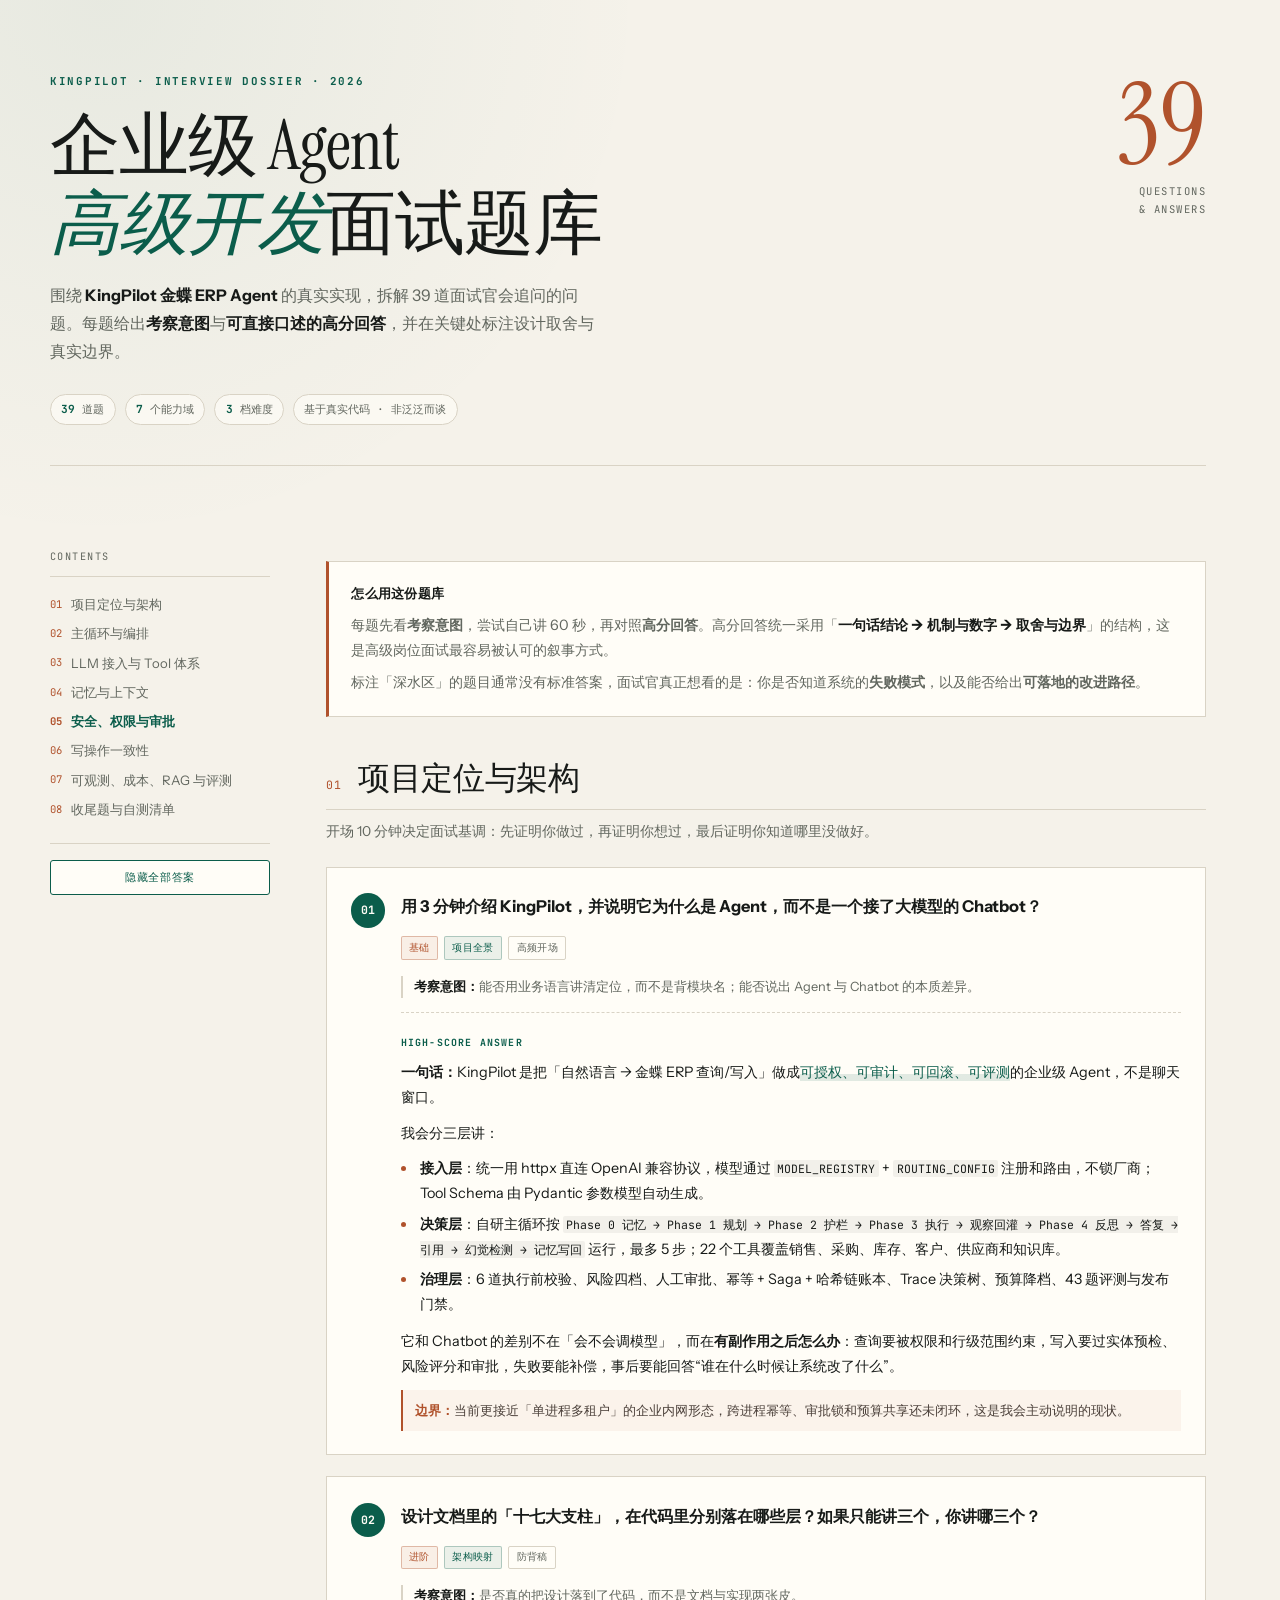
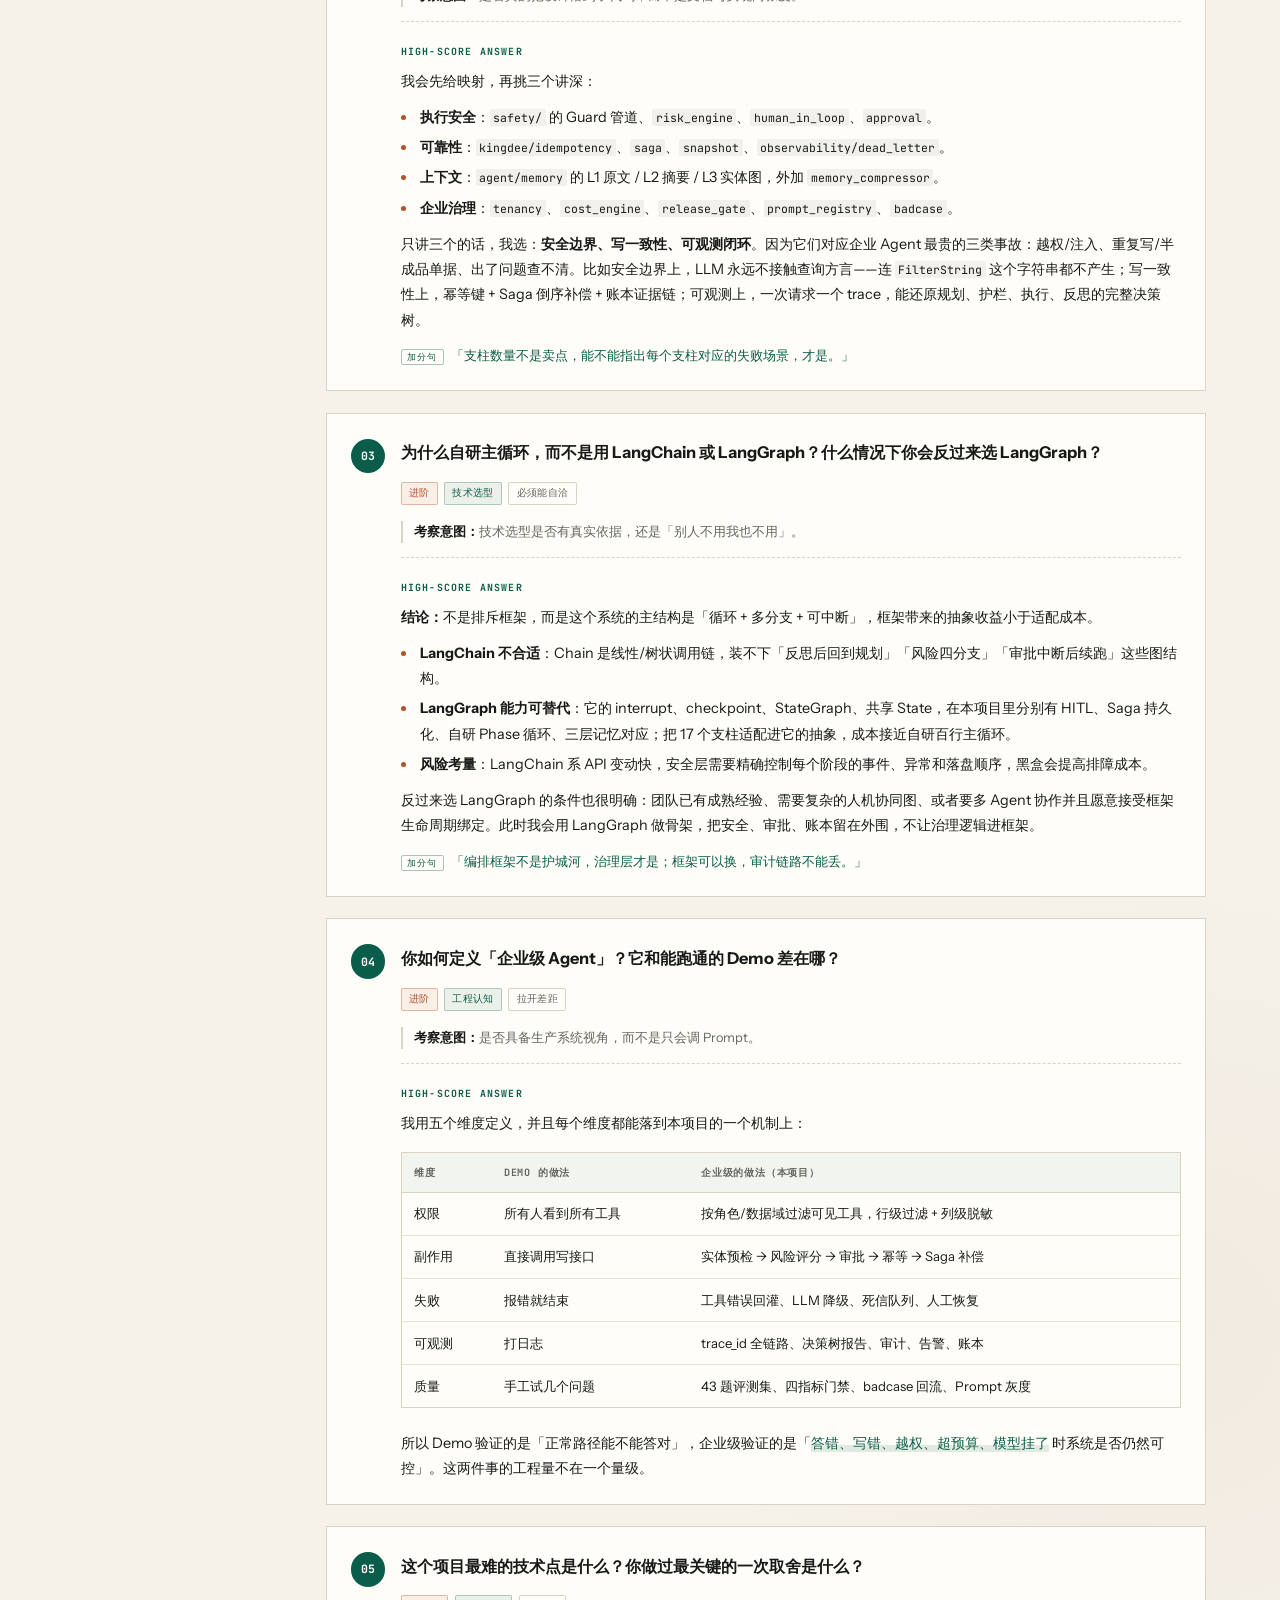
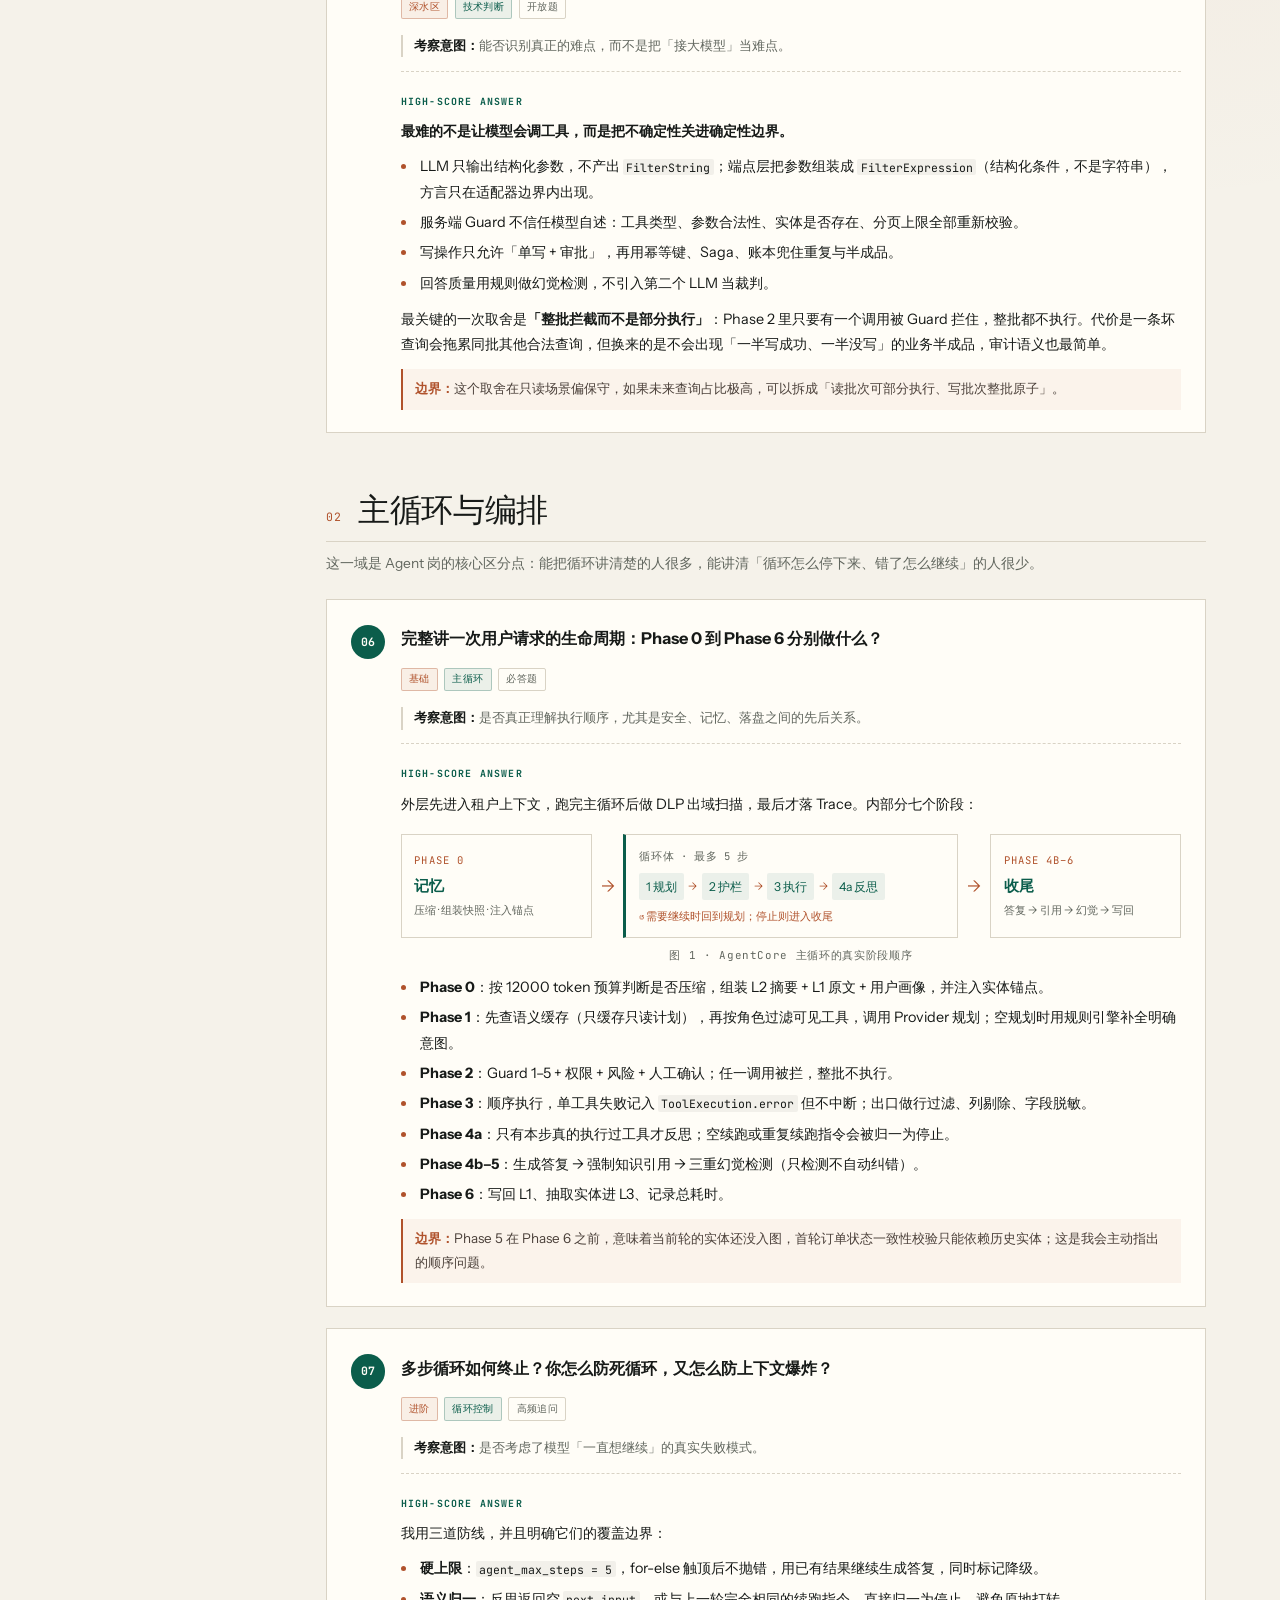
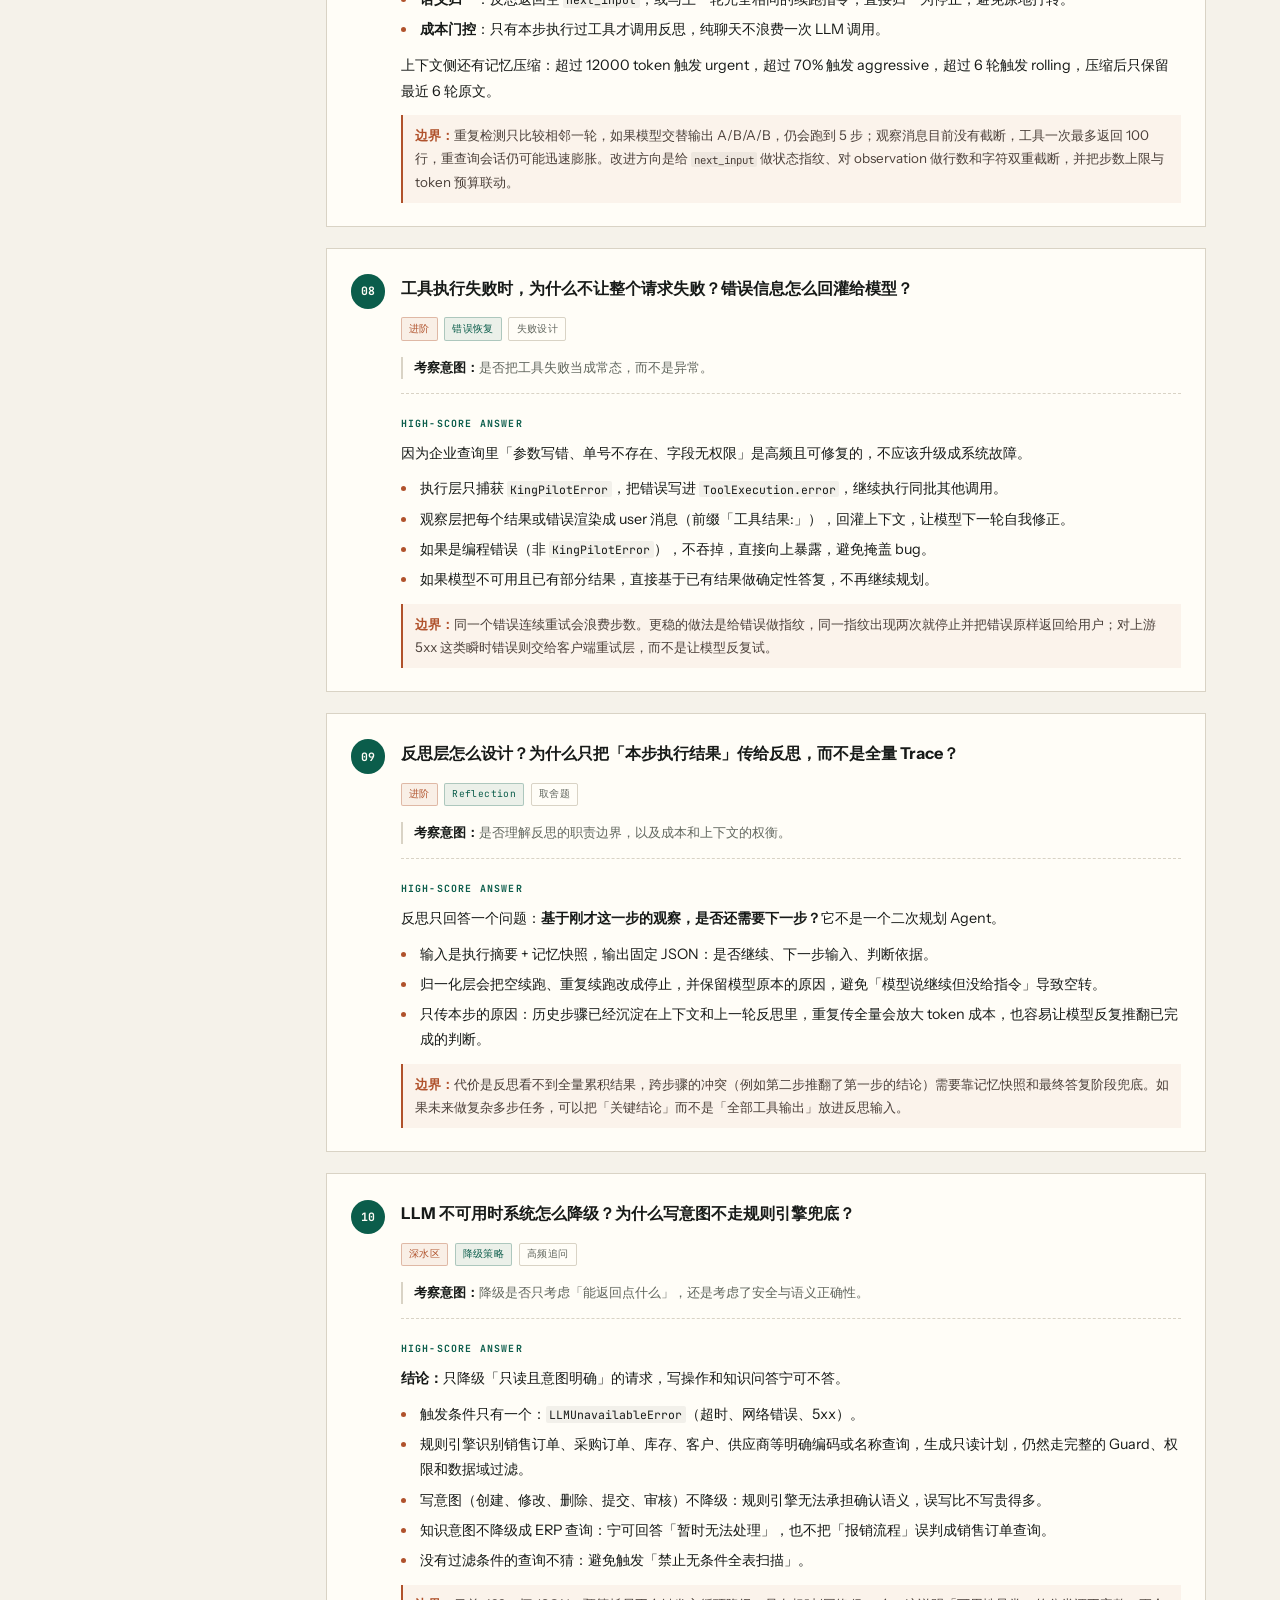
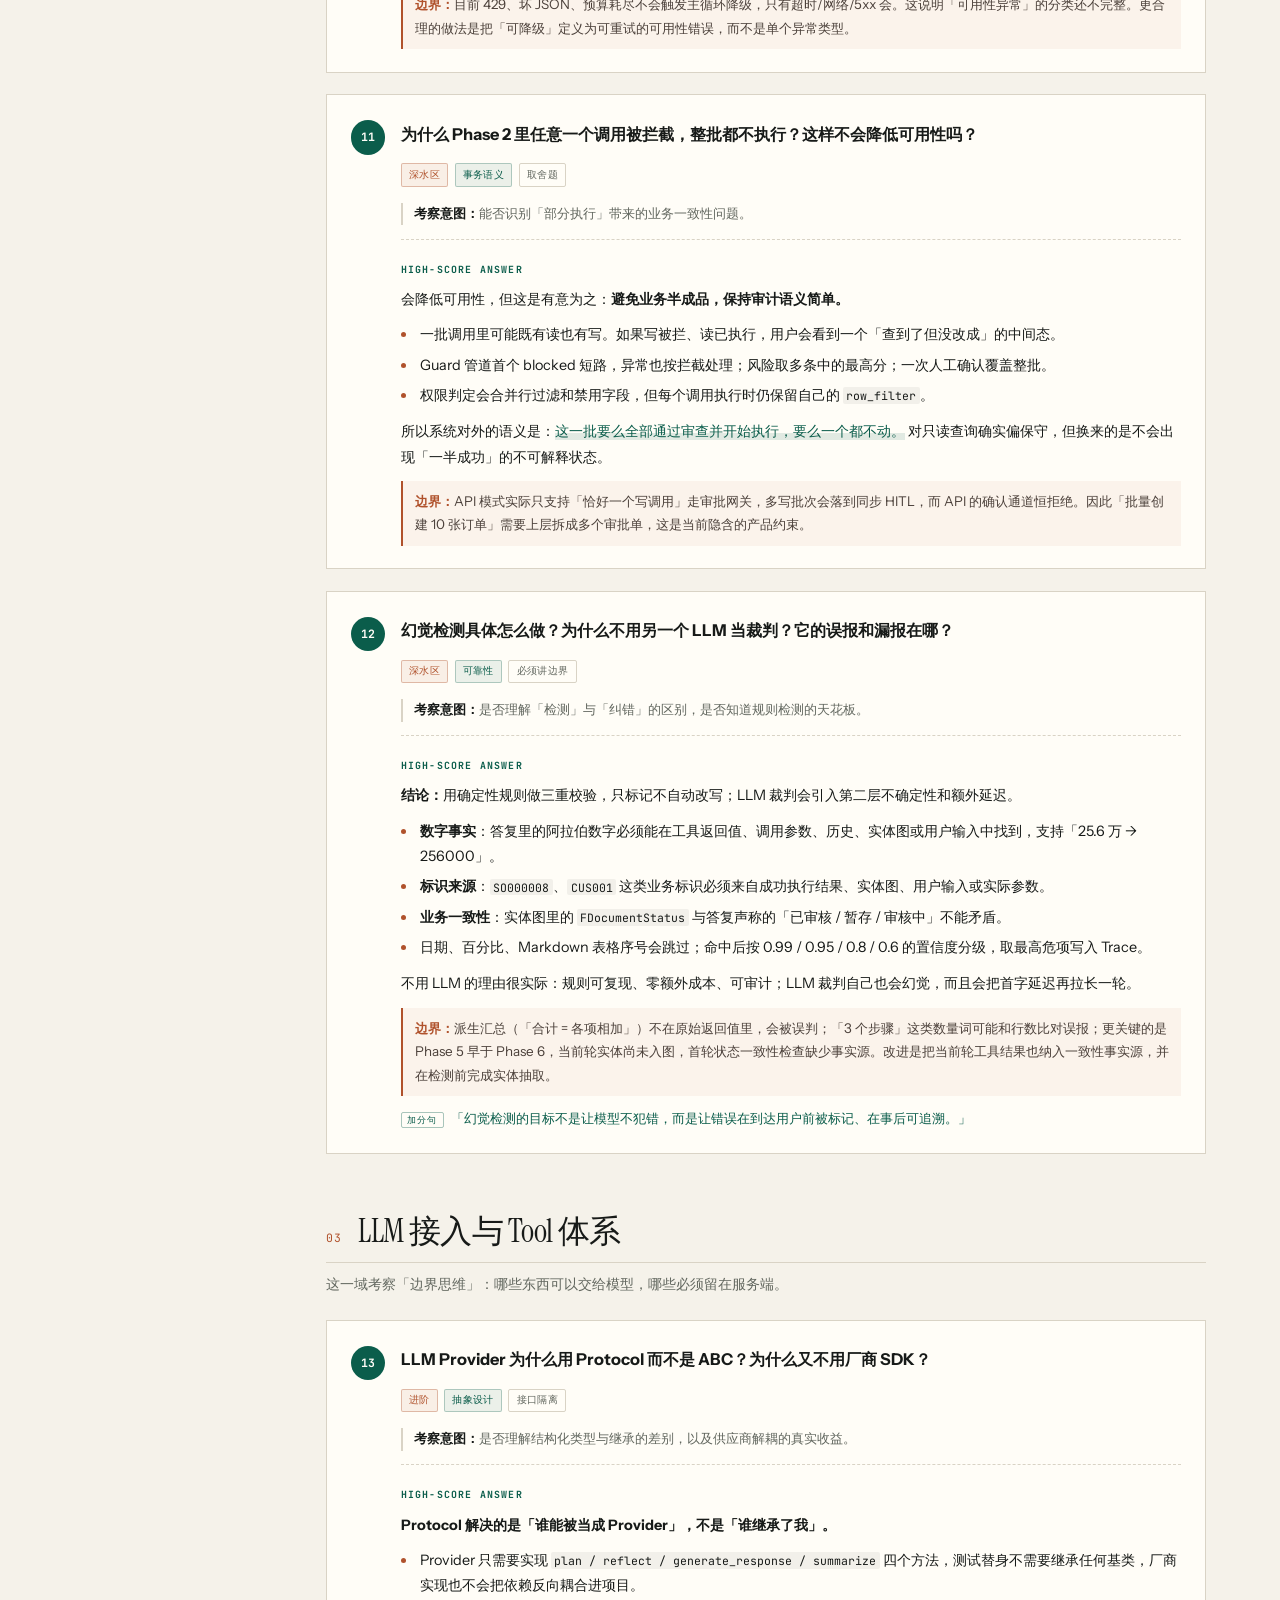
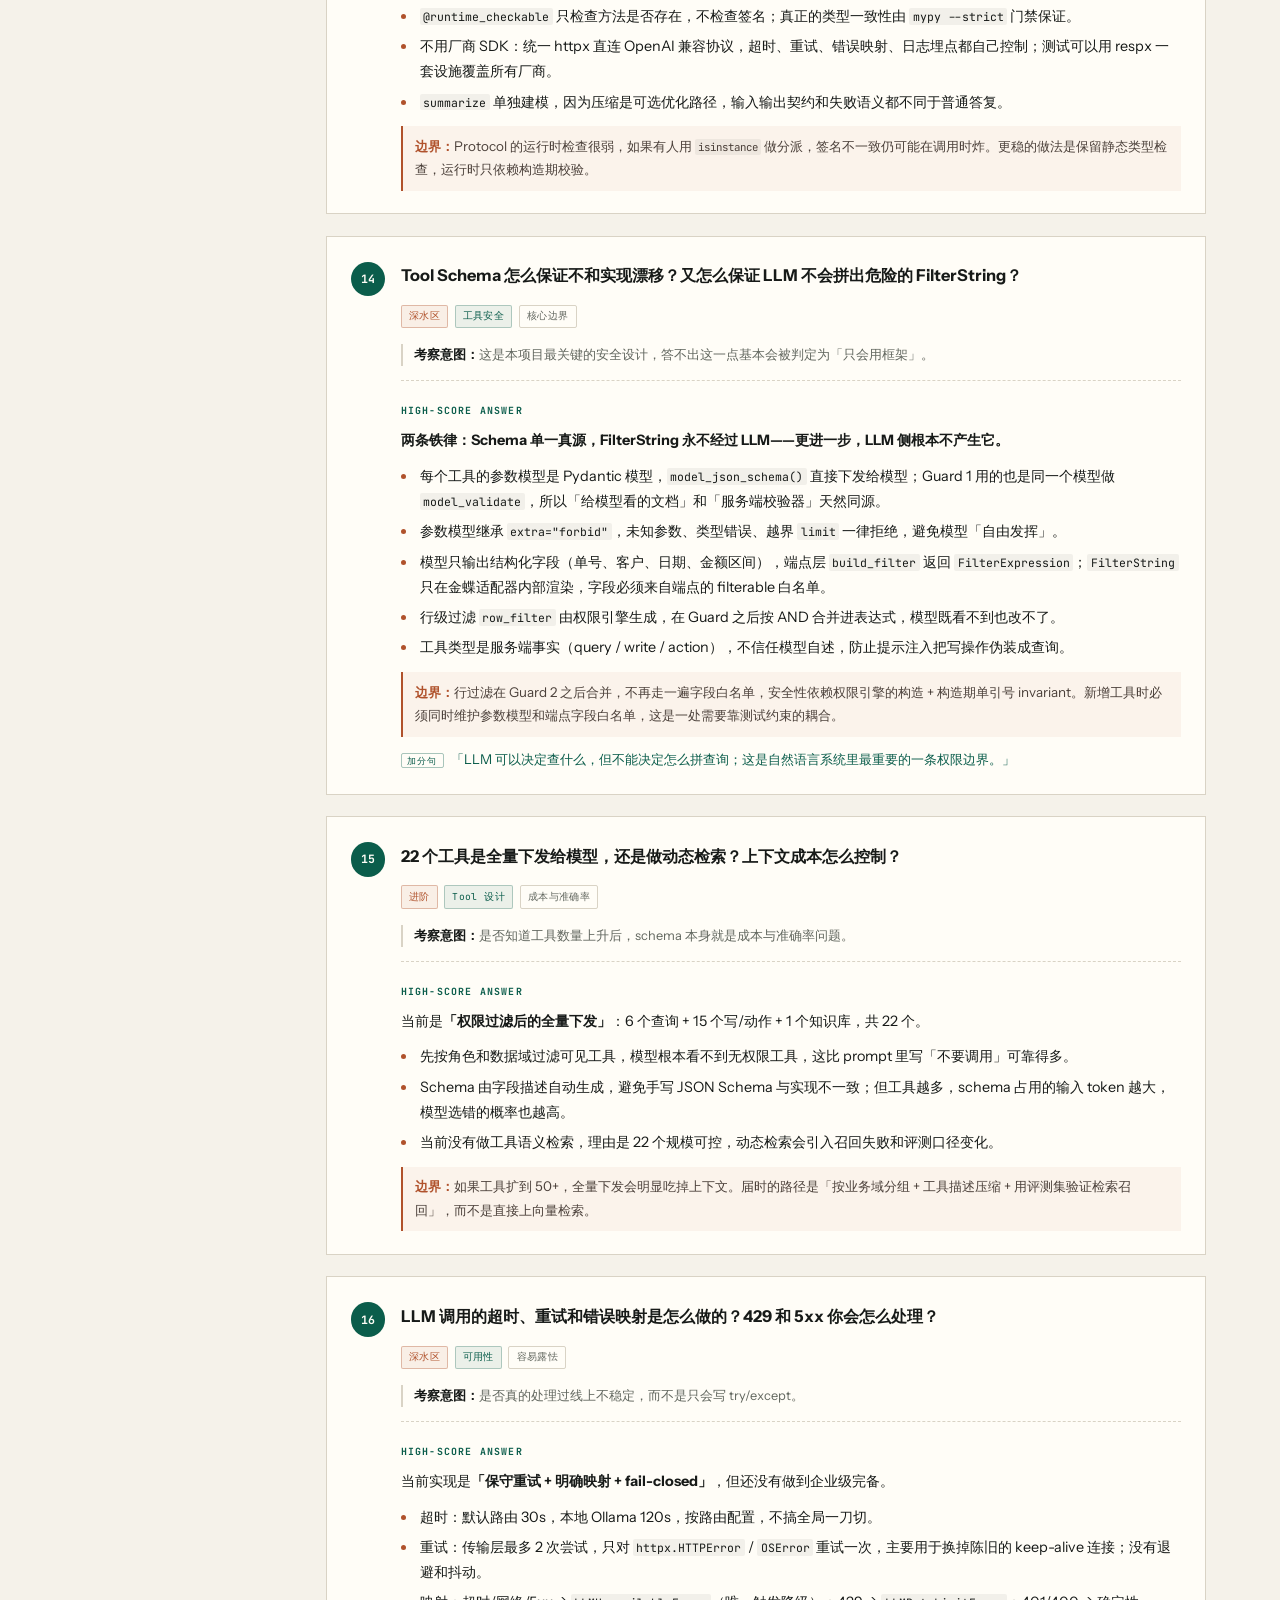
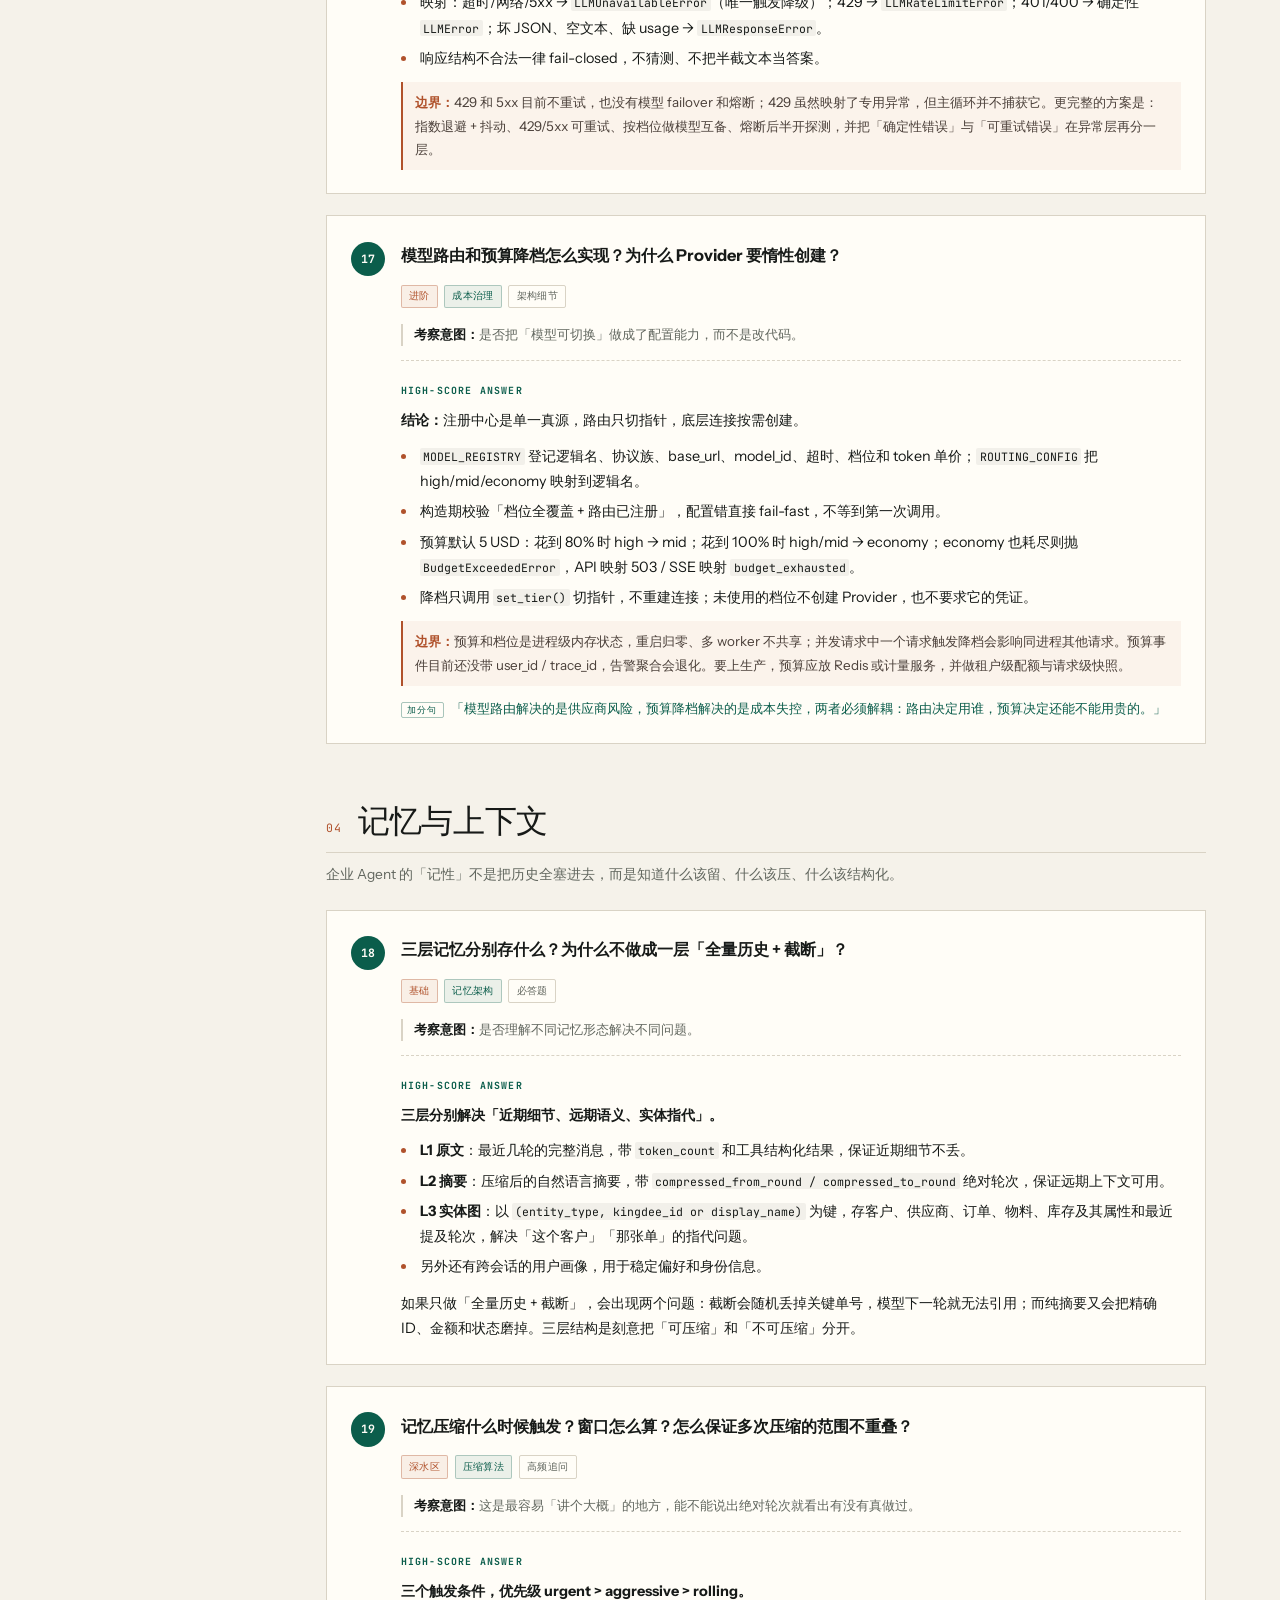
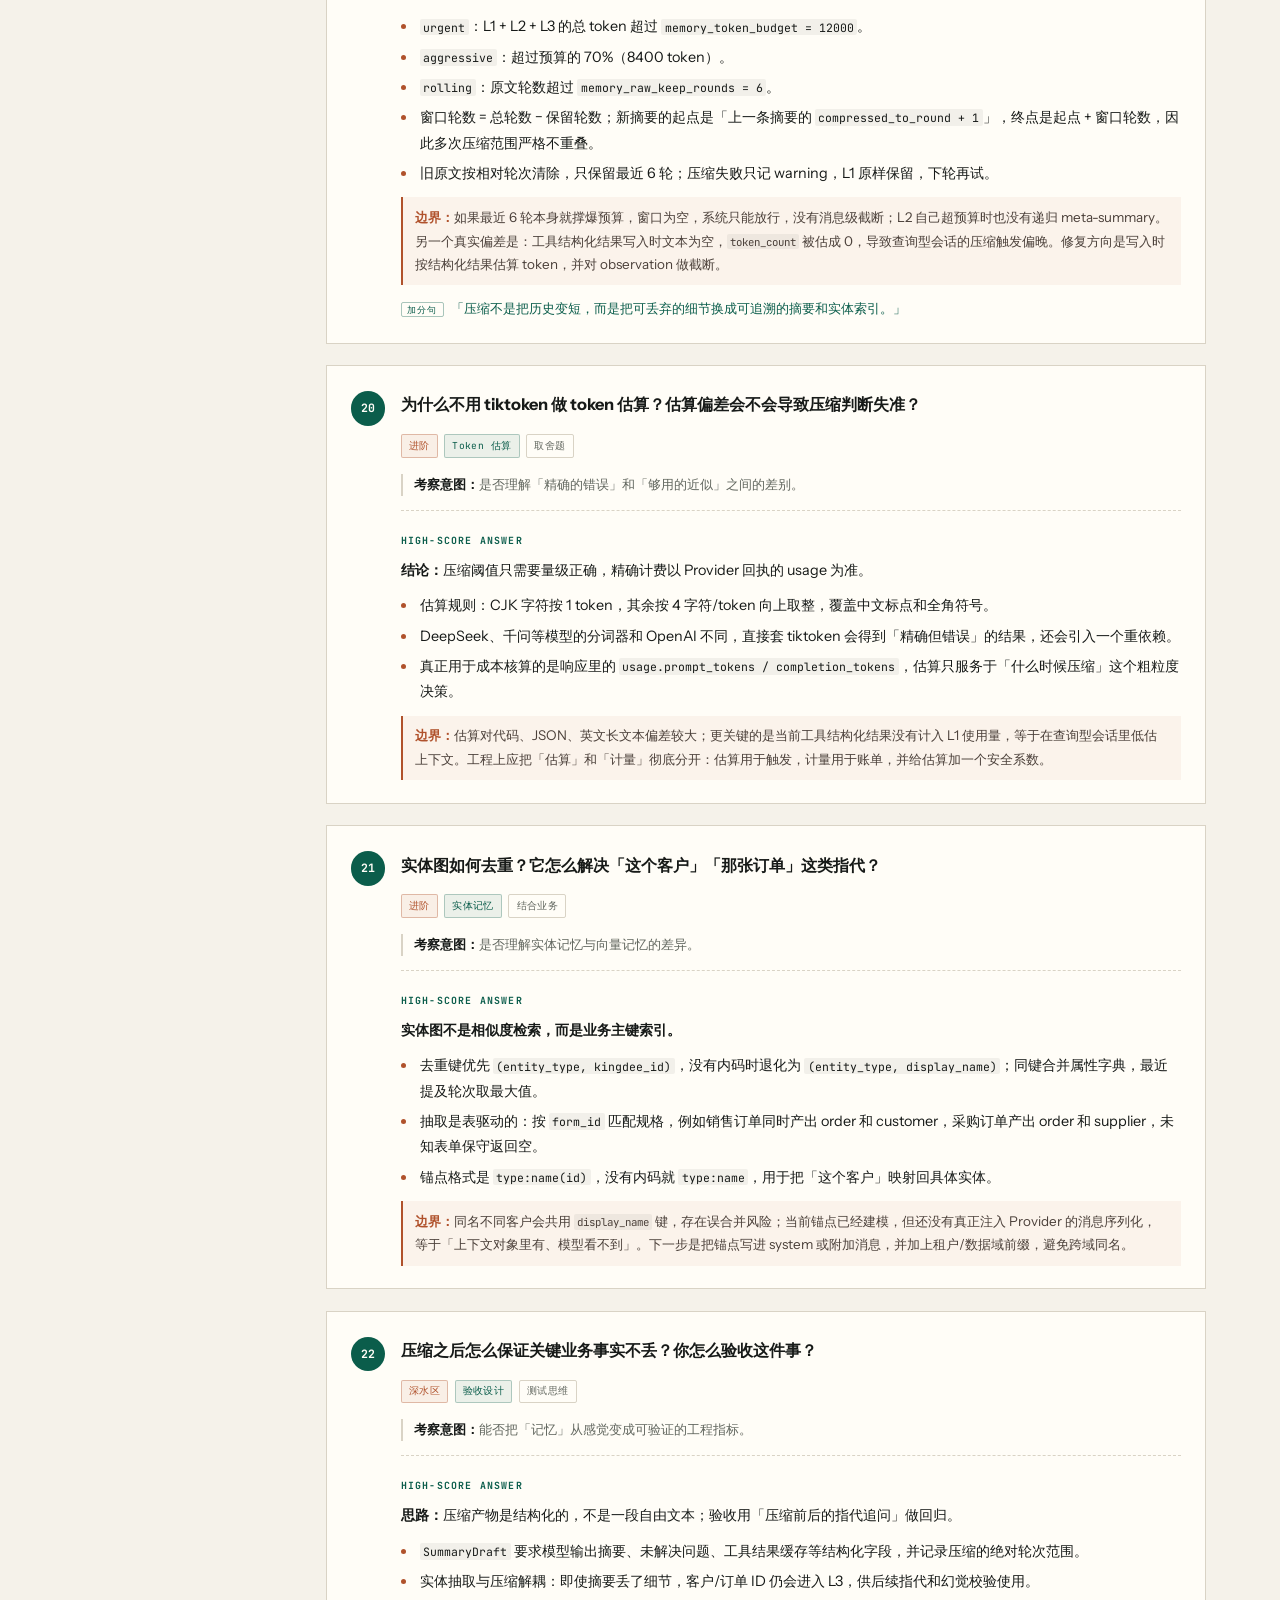
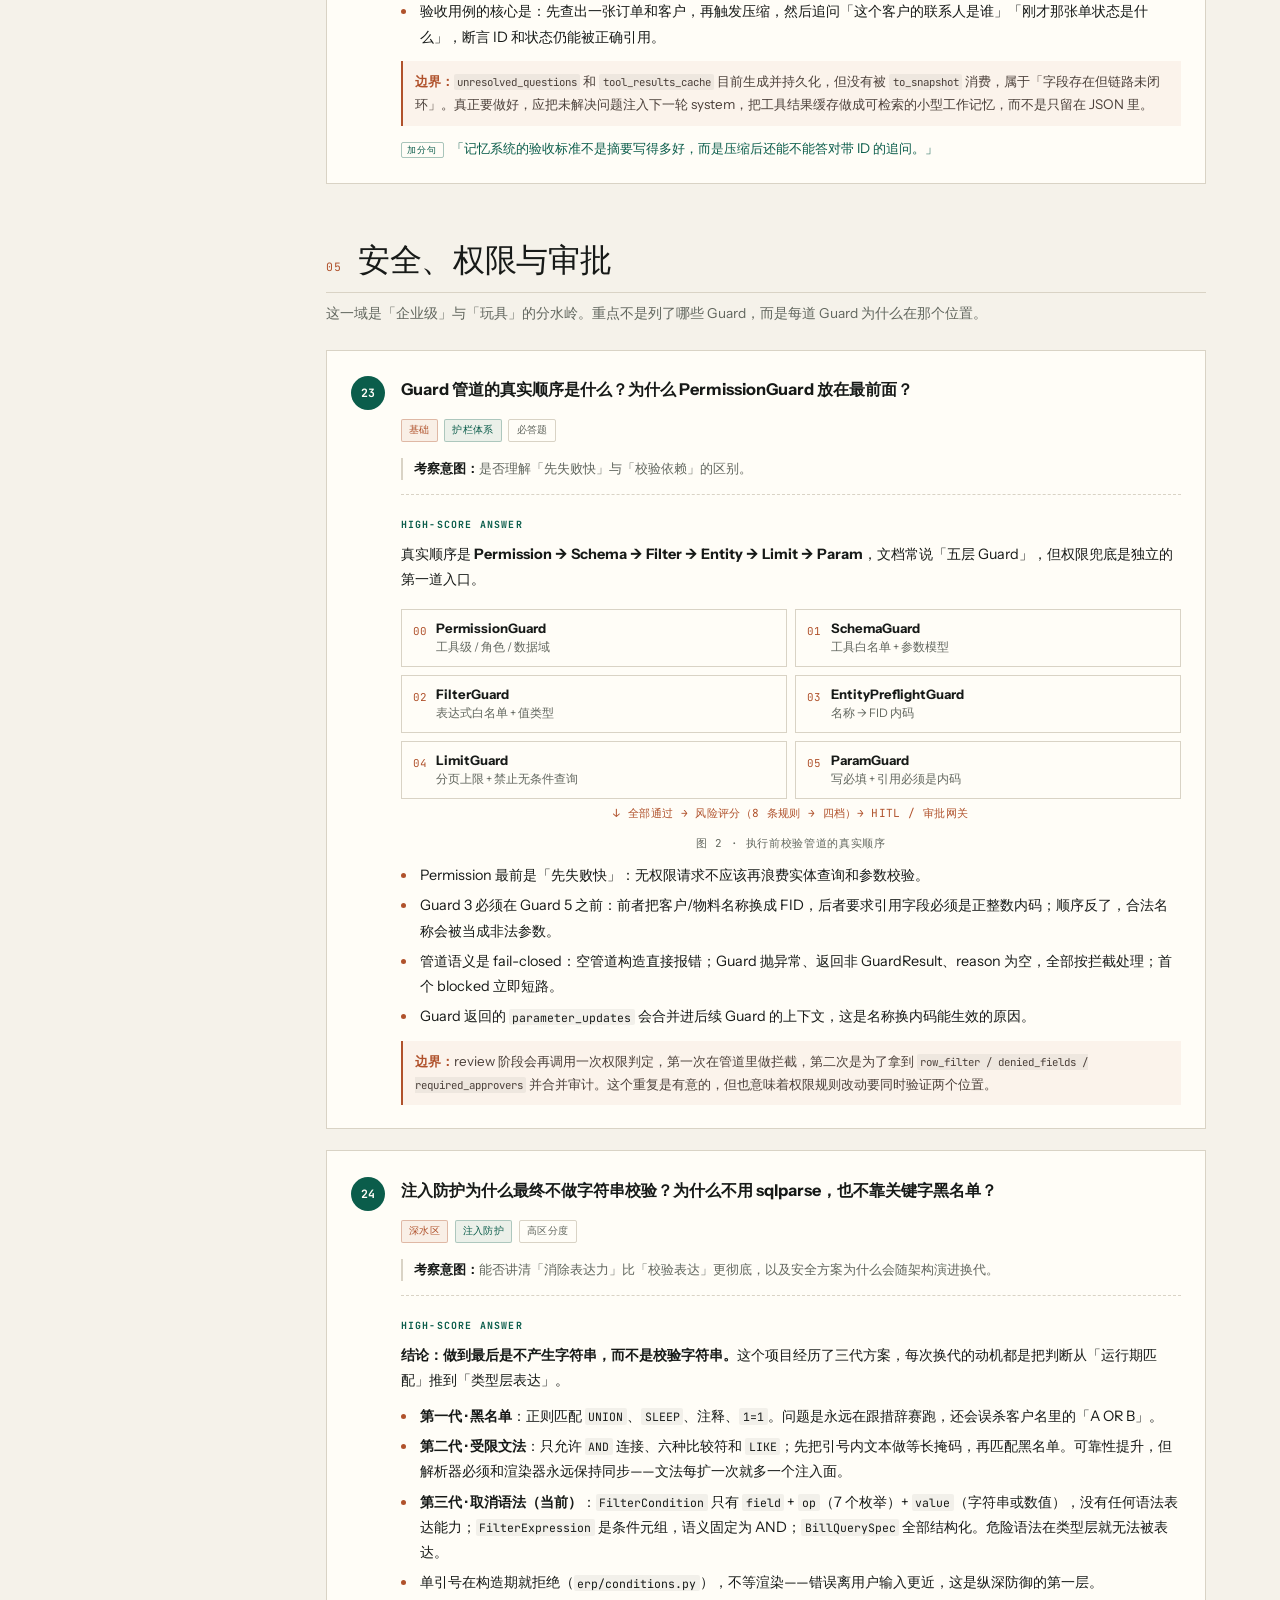
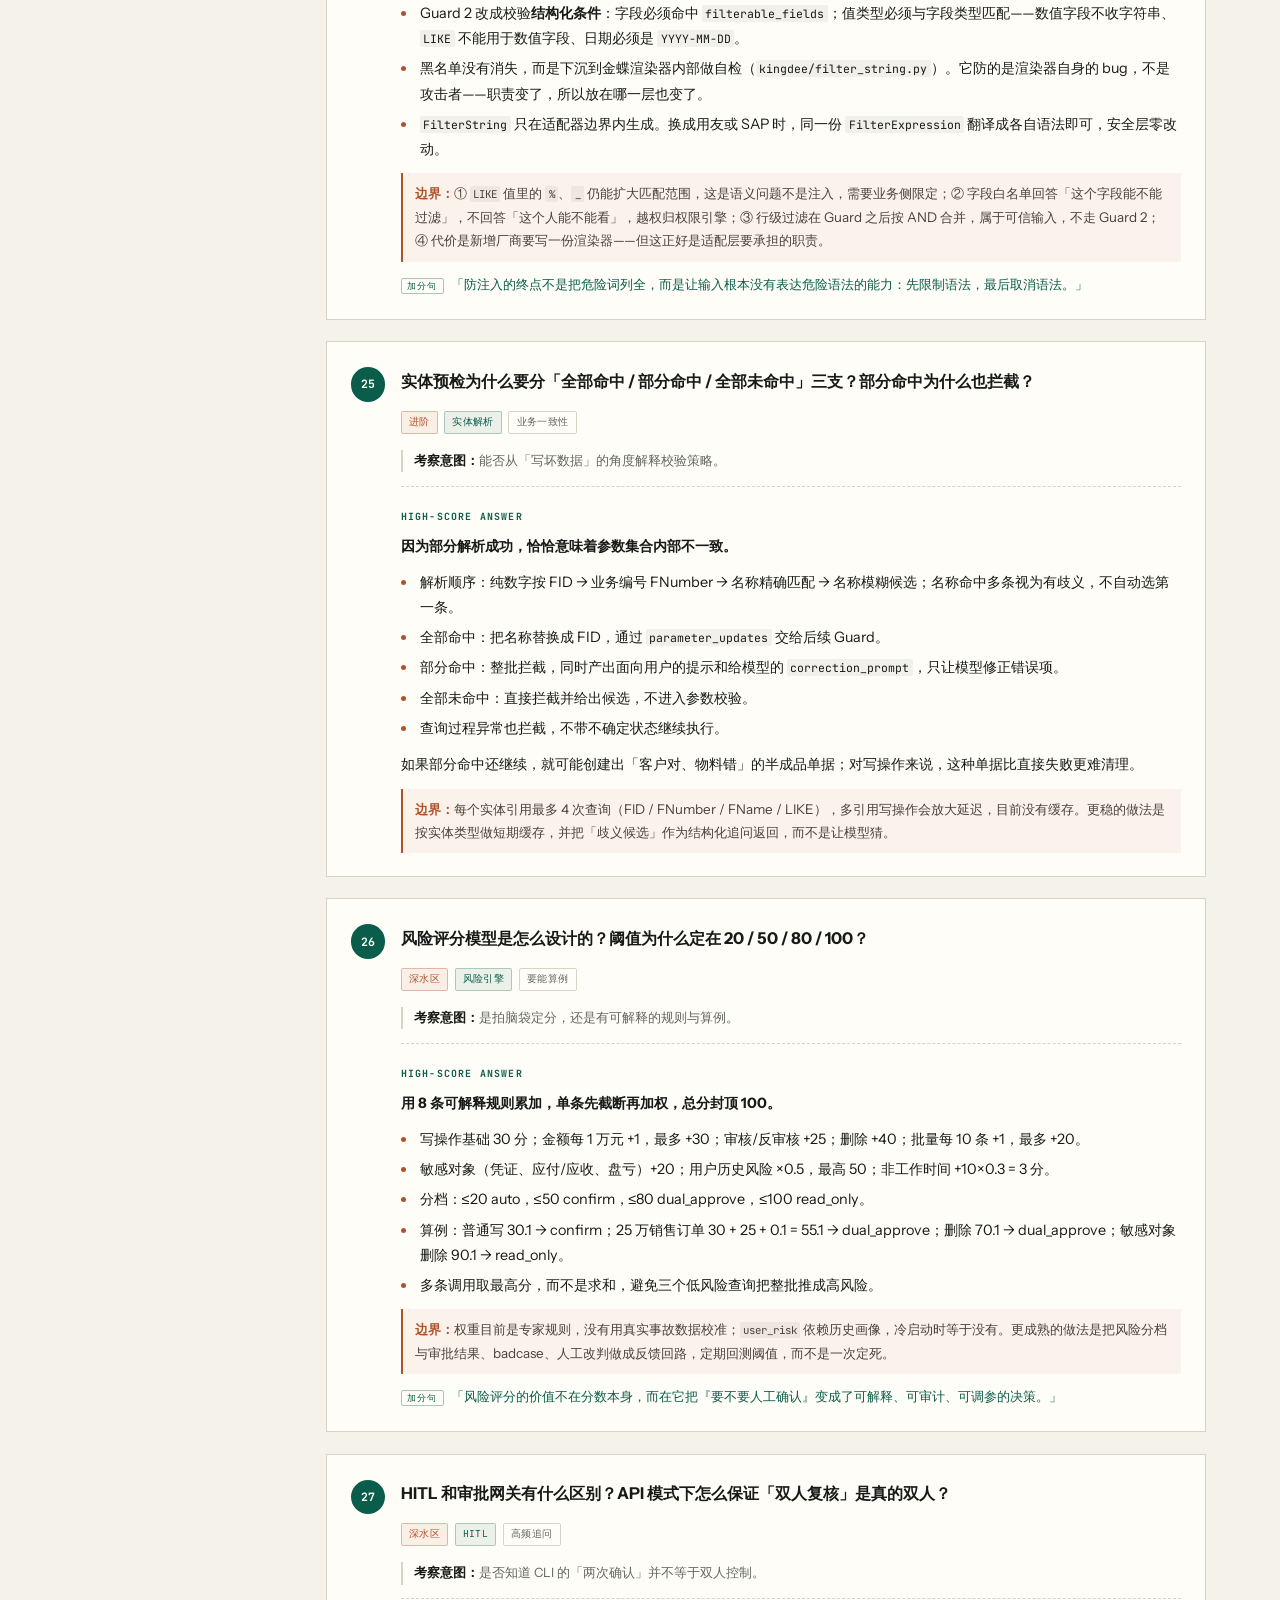
==== commit d1f3eaf8: "feat: 完善 ERP 适配层与全流程交互修复 - 新增 erp 适配层与 yonyou 骨架，端点与工具名常量收口 - 修复采购审核意图识别、知识检索补全与产品身份提示 - 采购入库增加源单状态、" ====
--- a/kingpilot-agent-interview/kingpilot-agent-interview.html
+++ b/kingpilot-agent-interview/kingpilot-agent-interview.html
@@ -733,7 +733,7 @@
               <li><strong>上下文</strong>：<code>agent/memory</code> 的 L1 原文 / L2 摘要 / L3 实体图，外加 <code>memory_compressor</code>。</li>
               <li><strong>企业治理</strong>：<code>tenancy</code>、<code>cost_engine</code>、<code>release_gate</code>、<code>prompt_registry</code>、<code>badcase</code>。</li>
             </ul>
-            <p>只讲三个的话，我选：<strong>安全边界、写一致性、可观测闭环</strong>。因为它们对应企业 Agent 最贵的三类事故：越权/注入、重复写/半成品单据、出了问题查不清。比如安全边界上，LLM 永远不接触 <code>FilterString</code>；写一致性上，幂等键 + Saga 倒序补偿 + 账本证据链；可观测上，一次请求一个 trace，能还原规划、护栏、执行、反思的完整决策树。</p>
+            <p>只讲三个的话，我选：<strong>安全边界、写一致性、可观测闭环</strong>。因为它们对应企业 Agent 最贵的三类事故：越权/注入、重复写/半成品单据、出了问题查不清。比如安全边界上，LLM 永远不接触查询方言——连 <code>FilterString</code> 这个字符串都不产生；写一致性上，幂等键 + Saga 倒序补偿 + 账本证据链；可观测上，一次请求一个 trace，能还原规划、护栏、执行、反思的完整决策树。</p>
             <span class="bonus">「支柱数量不是卖点，能不能指出每个支柱对应的失败场景，才是。」</span>
           </div>
         </article>
@@ -786,7 +786,7 @@
             <span class="answer-label">High-score answer</span>
             <p><strong>最难的不是让模型会调工具，而是把不确定性关进确定性边界。</strong></p>
             <ul>
-              <li>LLM 只输出结构化参数，不产出 <code>FilterString</code>；过滤条件由端点层根据字段白名单组装。</li>
+              <li>LLM 只输出结构化参数，不产出 <code>FilterString</code>；端点层把参数组装成 <code>FilterExpression</code>（结构化条件，不是字符串），方言只在适配器边界内出现。</li>
               <li>服务端 Guard 不信任模型自述：工具类型、参数合法性、实体是否存在、分页上限全部重新校验。</li>
               <li>写操作只允许「单写 + 审批」，再用幂等键、Saga、账本兜住重复与半成品。</li>
               <li>回答质量用规则做幻觉检测，不引入第二个 LLM 当裁判。</li>
@@ -978,15 +978,15 @@
           <p class="focus"><b>考察意图：</b>这是本项目最关键的安全设计，答不出这一点基本会被判定为「只会用框架」。</p>
           <div class="answer">
             <span class="answer-label">High-score answer</span>
-            <p><strong>两条铁律：Schema 单一真源，FilterString 永不经过 LLM。</strong></p>
+            <p><strong>两条铁律：Schema 单一真源，FilterString 永不经过 LLM——更进一步，LLM 侧根本不产生它。</strong></p>
             <ul>
               <li>每个工具的参数模型是 Pydantic 模型，<code>model_json_schema()</code> 直接下发给模型；Guard 1 用的也是同一个模型做 <code>model_validate</code>，所以「给模型看的文档」和「服务端校验器」天然同源。</li>
               <li>参数模型继承 <code>extra="forbid"</code>，未知参数、类型错误、越界 <code>limit</code> 一律拒绝，避免模型「自由发挥」。</li>
-              <li>模型只输出结构化字段（单号、客户、日期、金额区间），端点层 <code>build_filter</code> 负责拼 FilterString；字段必须来自端点的 filterable 白名单。</li>
-              <li>行级过滤 <code>row_filter</code> 由权限引擎生成，在 Guard 之后追加，模型既看不到也改不了。</li>
+              <li>模型只输出结构化字段（单号、客户、日期、金额区间），端点层 <code>build_filter</code> 返回 <code>FilterExpression</code>；<code>FilterString</code> 只在金蝶适配器内部渲染，字段必须来自端点的 filterable 白名单。</li>
+              <li>行级过滤 <code>row_filter</code> 由权限引擎生成，在 Guard 之后按 AND 合并进表达式，模型既看不到也改不了。</li>
               <li>工具类型是服务端事实（query / write / action），不信任模型自述，防止提示注入把写操作伪装成查询。</li>
             </ul>
-            <span class="edge"><b>边界：</b>行过滤是在 Guard 2 之后拼接的，不再过一遍文法校验，安全性依赖权限引擎的构造和 <code>quote_eq</code> 拒绝单引号。新增工具时必须同时维护参数模型和端点字段白名单，这是一处需要靠测试约束的耦合。</span>
+            <span class="edge"><b>边界：</b>行过滤在 Guard 2 之后合并，不再走一遍字段白名单，安全性依赖权限引擎的构造 + 构造期单引号 invariant。新增工具时必须同时维护参数模型和端点字段白名单，这是一处需要靠测试约束的耦合。</span>
             <span class="bonus">「LLM 可以决定查什么，但不能决定怎么拼查询；这是自然语言系统里最重要的一条权限边界。」</span>
           </div>
         </article>
@@ -1147,7 +1147,7 @@
             <div class="pipeline">
               <div class="pipe"><span class="pn">00</span><div><b>PermissionGuard</b><small>工具级 / 角色 / 数据域</small></div></div>
               <div class="pipe"><span class="pn">01</span><div><b>SchemaGuard</b><small>工具白名单 + 参数模型</small></div></div>
-              <div class="pipe"><span class="pn">02</span><div><b>FilterGuard</b><small>受限文法 + 字段白名单</small></div></div>
+              <div class="pipe"><span class="pn">02</span><div><b>FilterGuard</b><small>表达式白名单 + 值类型</small></div></div>
               <div class="pipe"><span class="pn">03</span><div><b>EntityPreflightGuard</b><small>名称 → FID 内码</small></div></div>
               <div class="pipe"><span class="pn">04</span><div><b>LimitGuard</b><small>分页上限 + 禁止无条件查询</small></div></div>
               <div class="pipe"><span class="pn">05</span><div><b>ParamGuard</b><small>写必填 + 引用必须是内码</small></div></div>
@@ -1165,21 +1165,23 @@
         </article>
 
         <article class="q">
-          <div class="q-head"><span class="q-no">24</span><h3 class="q-title">FilterString 校验为什么不用 sqlparse？怎么既防注入又不误杀正常客户名？</h3></div>
+          <div class="q-head"><span class="q-no">24</span><h3 class="q-title">注入防护为什么最终不做字符串校验？为什么不用 sqlparse，也不靠关键字黑名单？</h3></div>
           <div class="q-tags"><span class="tag level">深水区</span><span class="tag topic">注入防护</span><span class="tag">高区分度</span></div>
-          <p class="focus"><b>考察意图：</b>是否理解「语法白名单」比「关键字黑名单」更可靠。</p>
-          <div class="answer">
-            <span class="answer-label">High-score answer</span>
-            <p><strong>结论：</strong>不解析通用 SQL，而是定义一套只够用的受限文法，再对引号内文本做掩码后匹配黑名单。</p>
-            <ul>
-              <li>只允许 <code>AND</code> 连接；不支持 <code>OR</code>、<code>NOT</code>、括号分组，遇到就明确报业务错误，不静默忽略。</li>
-              <li>每个条件必须是 <code>field op value</code>，操作符仅限 <code>= &gt; &lt; &gt;= &lt;= &lt;&gt; LIKE</code>，字段允许 <code>A.B</code> 形式，值只能是成对单引号字符串或数值。</li>
-              <li>先把单引号内的字符替换成 <code>~</code> 做等长掩码，再检查注释、分号、<code>UNION</code>、<code>1=1</code>、<code>SLEEP</code> 等危险模式；这样客户名里的「A OR B」不会被误杀。</li>
-              <li>字段必须在端点的 filterable 白名单里；「可显示」和「可过滤」是两套字段集合，例如客户名称可显示，但过滤必须用客户编码。</li>
-              <li>真正的组装发生在端点层，模型不接触原始字符串，这是防注入的第一道保险。</li>
-            </ul>
-            <span class="edge"><b>边界：</b>LIKE 值里的 <code>%</code>、<code>_</code> 没有被限制，可以扩大匹配范围，但不构成注入；<code>A.B</code> 关联字段依赖端点白名单持续维护；行过滤在 Guard 之后拼接，是这套文法之外的可信输入。更彻底的做法是把 FilterString 解析成 AST，再按白名单渲染，而不是字符串拼接。</span>
-            <span class="bonus">「防注入不是把危险词列全，而是让输入根本没有表达危险语法的能力。」</span>
+          <p class="focus"><b>考察意图：</b>能否讲清「消除表达力」比「校验表达」更彻底，以及安全方案为什么会随架构演进换代。</p>
+          <div class="answer">
+            <span class="answer-label">High-score answer</span>
+            <p><strong>结论：做到最后是不产生字符串，而不是校验字符串。</strong>这个项目经历了三代方案，每次换代的动机都是把判断从「运行期匹配」推到「类型层表达」。</p>
+            <ul>
+              <li><b>第一代 · 黑名单</b>：正则匹配 <code>UNION</code>、<code>SLEEP</code>、注释、<code>1=1</code>。问题是永远在跟措辞赛跑，还会误杀客户名里的「A OR B」。</li>
+              <li><b>第二代 · 受限文法</b>：只允许 <code>AND</code> 连接、六种比较符和 <code>LIKE</code>；先把引号内文本做等长掩码，再匹配黑名单。可靠性提升，但解析器必须和渲染器永远保持同步——文法每扩一次就多一个注入面。</li>
+              <li><b>第三代 · 取消语法（当前）</b>：<code>FilterCondition</code> 只有 <code>field</code> + <code>op</code>（7 个枚举）+ <code>value</code>（字符串或数值），没有任何语法表达能力；<code>FilterExpression</code> 是条件元组，语义固定为 AND；<code>BillQuerySpec</code> 全部结构化。危险语法在类型层就无法被表达。</li>
+              <li>单引号在构造期就拒绝（<code>erp/conditions.py</code>），不等渲染——错误离用户输入更近，这是纵深防御的第一层。</li>
+              <li>Guard 2 改成校验<strong>结构化条件</strong>：字段必须命中 <code>filterable_fields</code>；值类型必须与字段类型匹配——数值字段不收字符串、<code>LIKE</code> 不能用于数值字段、日期必须是 <code>YYYY-MM-DD</code>。</li>
+              <li>黑名单没有消失，而是下沉到金蝶渲染器内部做自检（<code>kingdee/filter_string.py</code>）。它防的是渲染器自身的 bug，不是攻击者——职责变了，所以放在哪一层也变了。</li>
+              <li><code>FilterString</code> 只在适配器边界内生成。换成用友或 SAP 时，同一份 <code>FilterExpression</code> 翻译成各自语法即可，安全层零改动。</li>
+            </ul>
+            <span class="edge"><b>边界：</b>① <code>LIKE</code> 值里的 <code>%</code>、<code>_</code> 仍能扩大匹配范围，这是语义问题不是注入，需要业务侧限定；② 字段白名单回答「这个字段能不能过滤」，不回答「这个人能不能看」，越权归权限引擎；③ 行级过滤在 Guard 之后按 AND 合并，属于可信输入，不走 Guard 2；④ 代价是新增厂商要写一份渲染器——但这正好是适配层要承担的职责。</span>
+            <span class="bonus">「防注入的终点不是把危险词列全，而是让输入根本没有表达危险语法的能力：先限制语法，最后取消语法。」</span>
           </div>
         </article>
 
@@ -1479,7 +1481,7 @@
         <p>如果下面这些问题你能不看稿讲清，基本可以应对 Agent 高级岗的连续追问。</p>
         <ul class="checklist">
           <li>主循环 Phase 0–6 的顺序，以及每个 Phase 的失败处理</li>
-          <li>为什么 LLM 不能直接产出 FilterString</li>
+          <li>为什么安全边界要做到「连 FilterString 都不产生」，三代方案是怎么演进的</li>
           <li>Guard 六道入口的顺序与短路语义</li>
           <li>风险分档阈值与一条 25 万订单的实际得分</li>
           <li>幂等键的组成与时间桶的缺陷</li>
